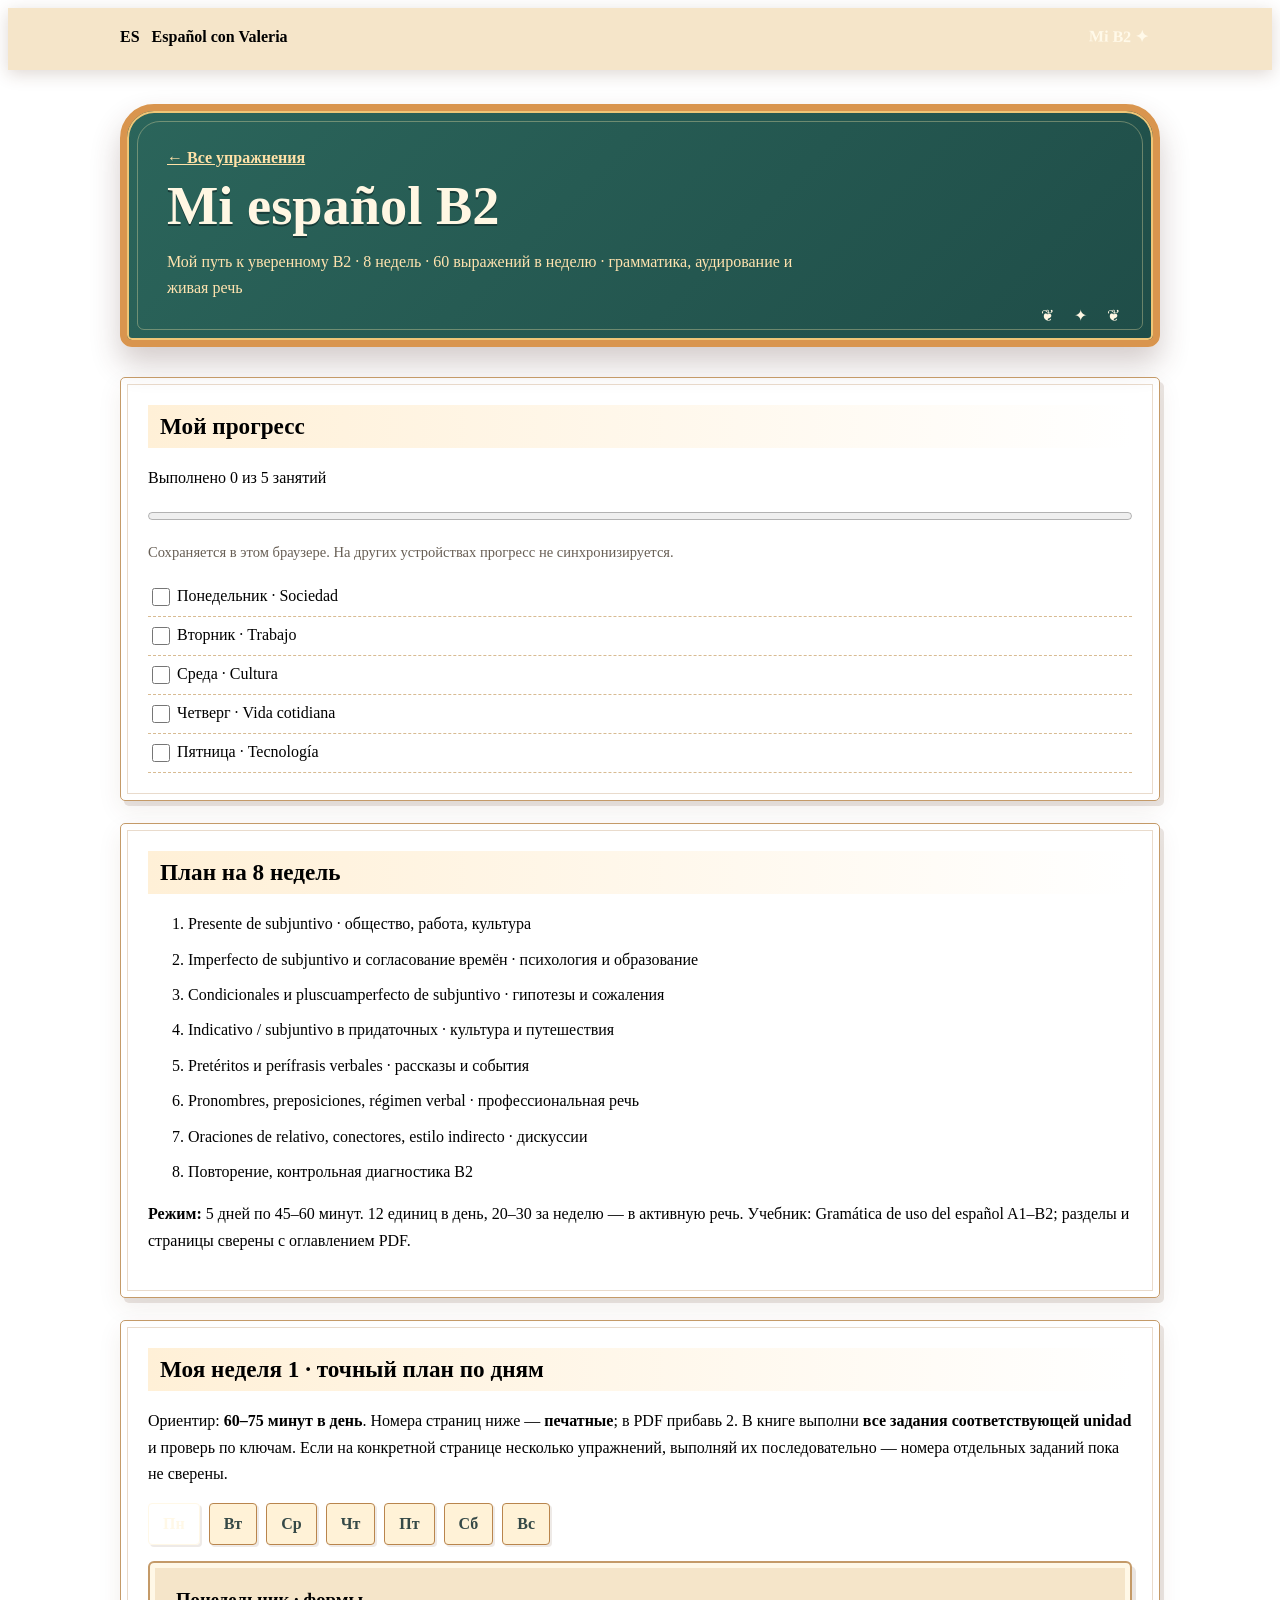
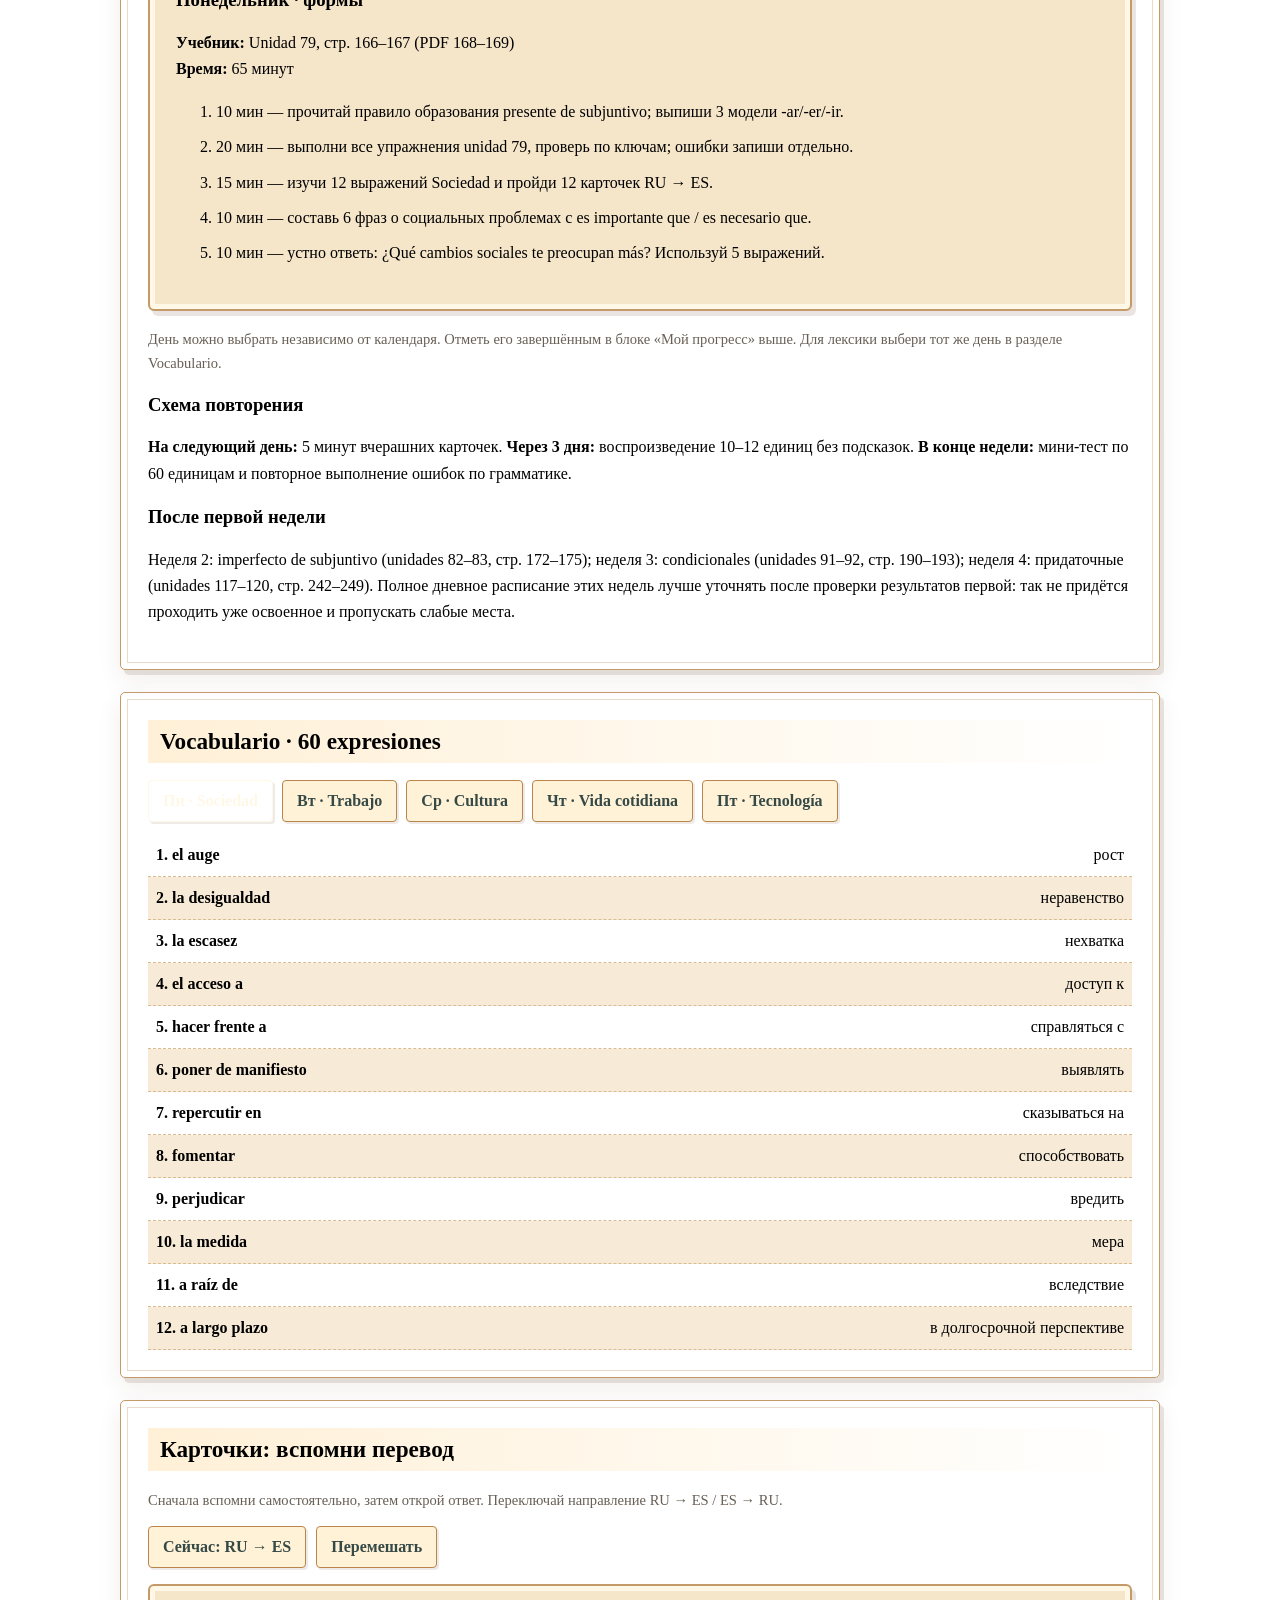
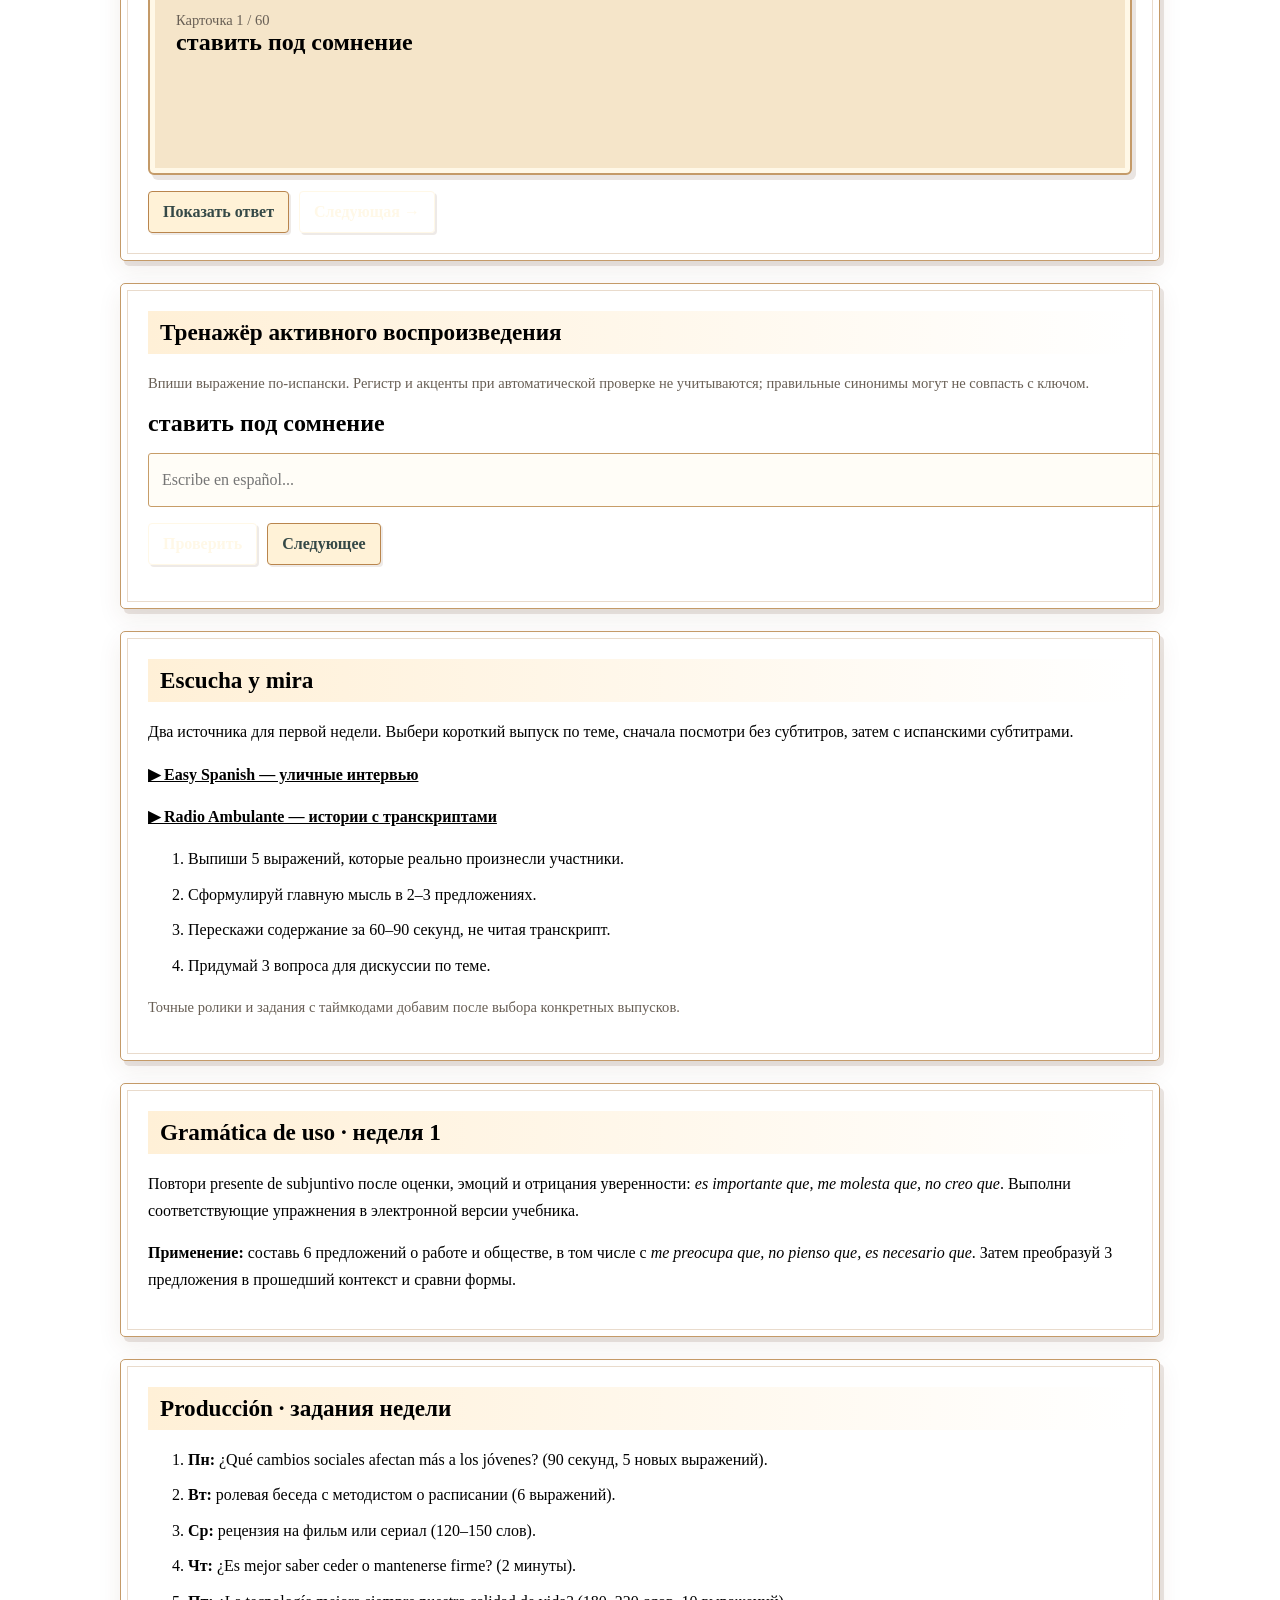
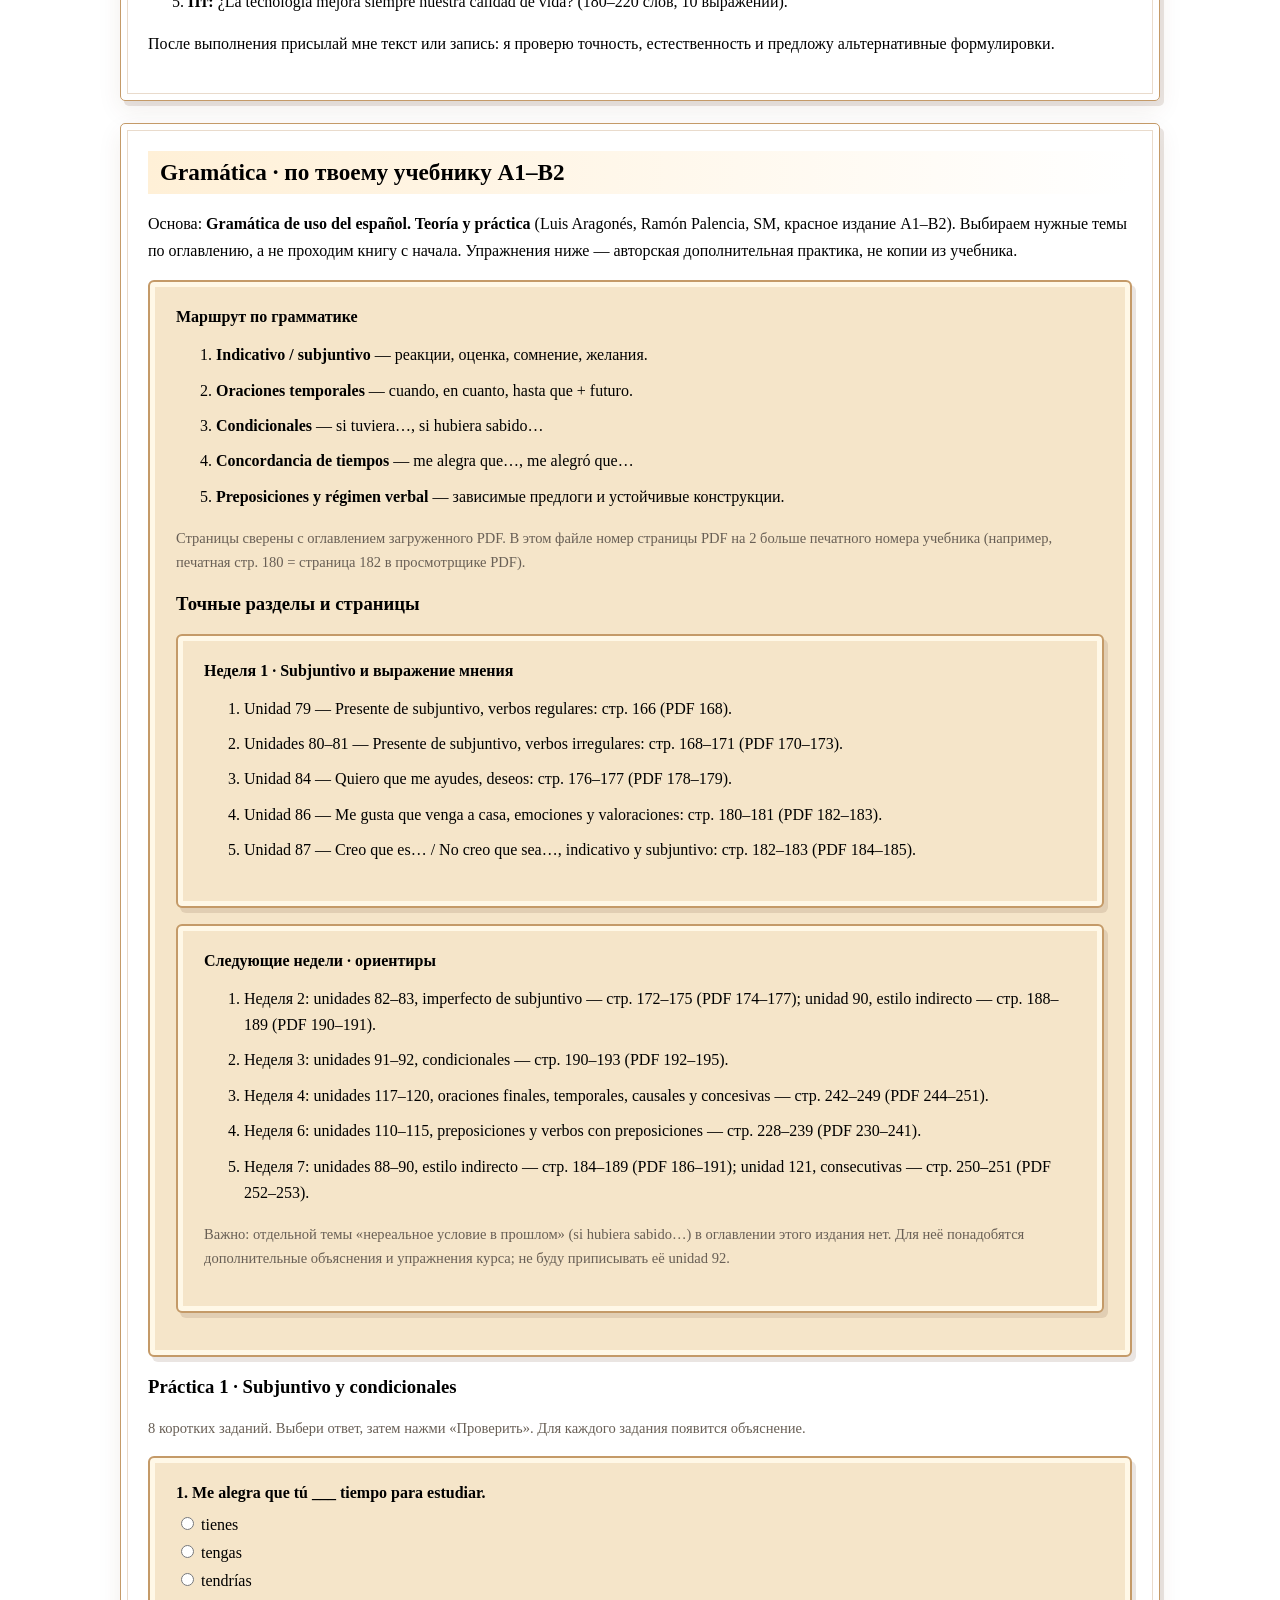
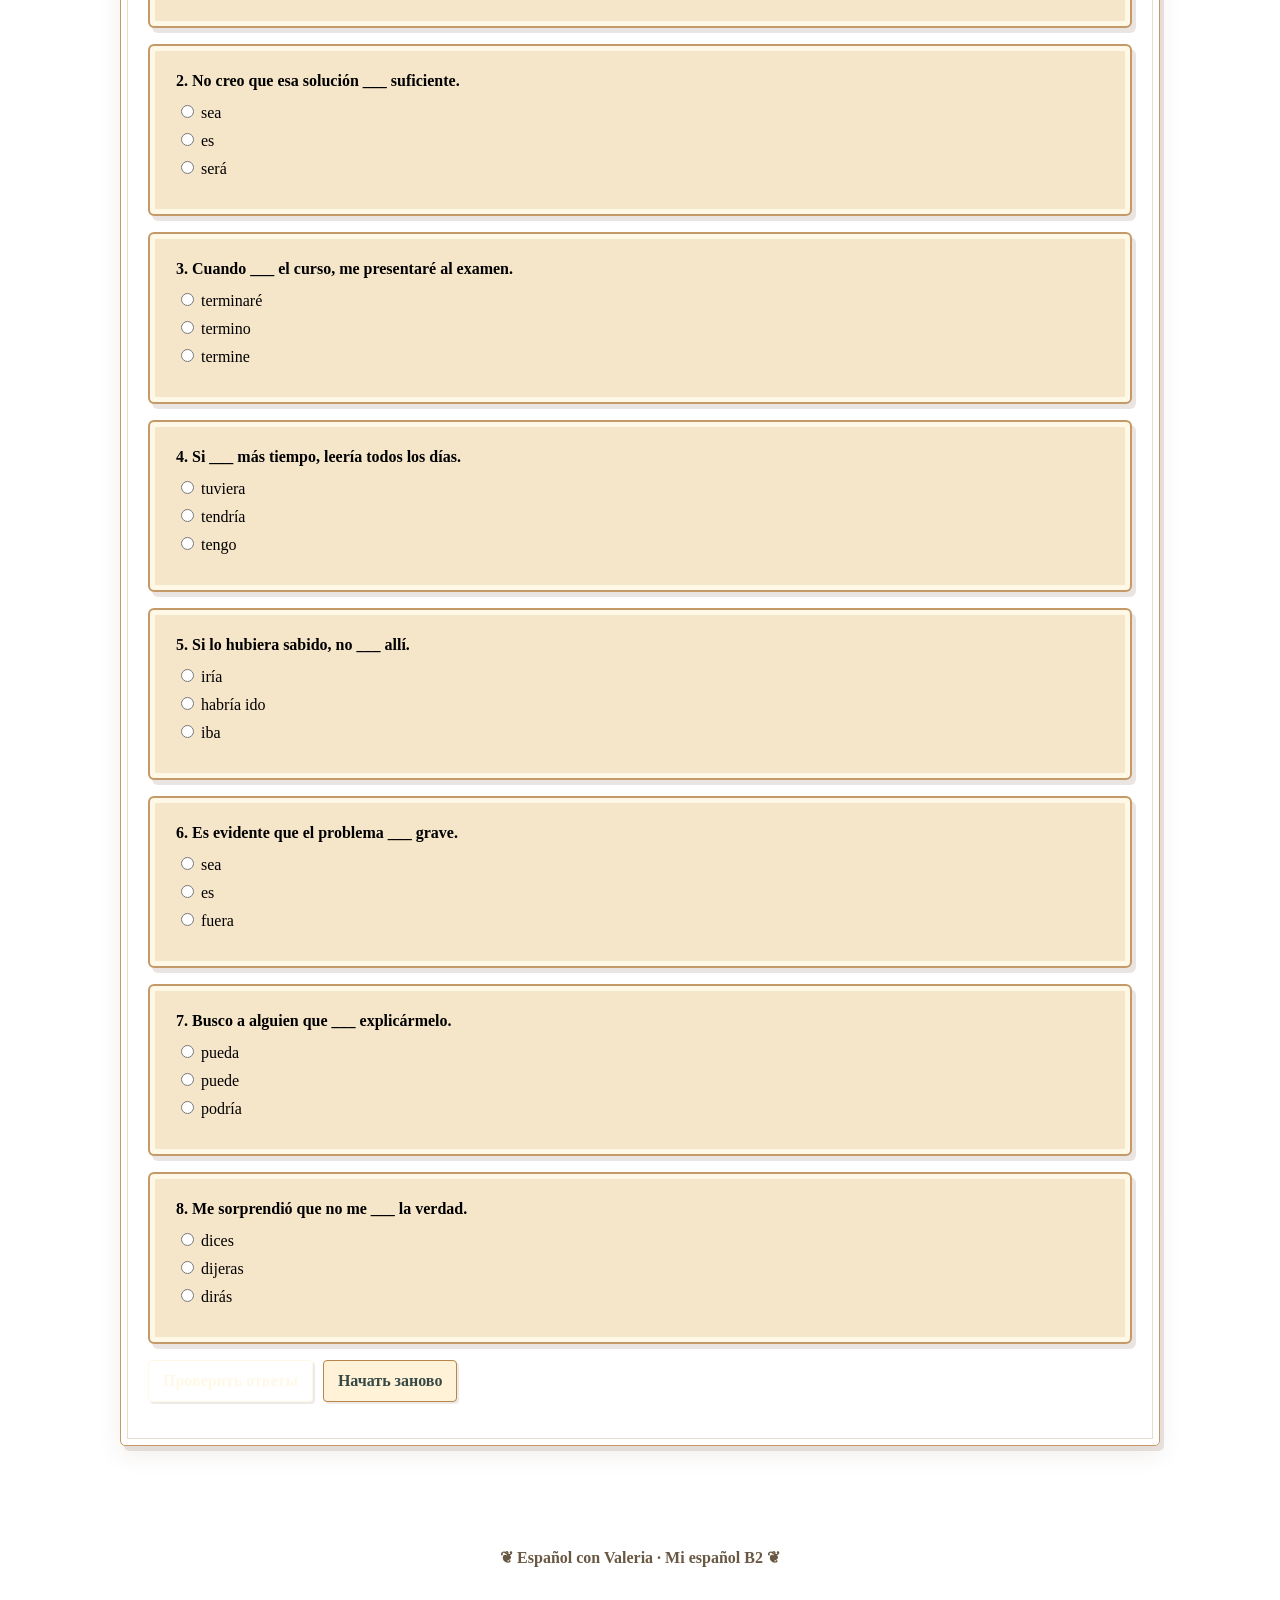
==== index.html @ 24787e51 "Add personal Spanish B2 course homepage" ====
<!doctype html><html lang="ru"><head><meta charset="utf-8"><meta name="viewport" content="width=device-width,initial-scale=1"><title>Mi español B2 · Español con Valeria</title><link rel="stylesheet" href="style.css"><style>
html{scroll-behavior:smooth}body{color:var(--ink)}.b2-header{position:sticky;top:0;z-index:20;background:#f5e5c9;border-bottom:7px solid var(--ochre);box-shadow:0 4px 16px #53301b30}.b2-header:after{content:"";display:block;height:5px;background:repeating-linear-gradient(90deg,var(--wine) 0 34px,var(--gold) 34px 68px,var(--petrol) 68px 102px,var(--blue) 102px 136px)}.b2-header-inner{max-width:1040px;margin:auto;padding:12px 20px;display:flex;align-items:center;justify-content:space-between;gap:12px}.b2-header .brand{display:flex;align-items:center;gap:12px;color:var(--petrol);text-decoration:none;font-weight:800}.b2-header .brand .logo{flex:none}.b2-tag{background:var(--leaf);color:#fff9e9;border:2px solid var(--gold);border-radius:4px;padding:7px 12px;font-weight:700;transform:rotate(1.5deg)}main.b2-main{max-width:1040px;margin:auto;padding:34px 20px 70px}.b2-hero{position:relative;overflow:hidden;background:linear-gradient(135deg,#2b655b,#1f4d48);color:#fff7e3;border:7px solid #d9954e;border-radius:34px 34px 12px 12px;padding:38px 40px;margin-bottom:30px;box-shadow:0 16px 30px #4a2a263d,inset 0 0 0 2px #efc677}.b2-hero:before{content:"";position:absolute;inset:10px;border:1px solid #ffeeae55;border-radius:23px 23px 7px 7px;pointer-events:none}.b2-hero:after{content:"❦  ✦  ❦";position:absolute;right:25px;bottom:15px;color:var(--gold);letter-spacing:8px}.b2-hero h1{font-size:clamp(2.2rem,6vw,3.4rem);margin:8px 0 12px;text-shadow:0 2px #173c38}.b2-hero p{max-width:650px;color:#ffe3af;margin:0;line-height:1.65}.b2-hero .back{color:#ffe1a7}.b2-main .panel{margin:22px 0;padding:27px;background:var(--paper);border:1px solid #c49a68;border-radius:5px;box-shadow:4px 5px 0 #5d392121,0 9px 25px #53321f14;position:relative}.b2-main .panel:before{content:"";position:absolute;inset:6px;border:1px solid #ad774244;pointer-events:none}.b2-main .panel>h2{color:var(--petrol);font-family:"Segoe Print","Bradley Hand",Georgia,serif;font-size:1.45rem;margin:0 0 17px;border-left:6px solid var(--ochre);padding:8px 12px;background:linear-gradient(90deg,#fff0d7,transparent)}.b2-main p,.b2-main li{line-height:1.65}.b2-main li{margin:9px 0}.b2-main a{color:var(--wine);font-weight:700}.b2-main .muted{color:#685f55;font-size:.91rem}.b2-main .tabs{display:flex;gap:9px;flex-wrap:wrap;margin:12px 0}.b2-main .tabs button,.b2-main .btn{font:inherit;font-weight:750;border:1px solid #b9854d;background:#fff2d7;color:#354947;border-radius:4px;padding:11px 14px;box-shadow:2px 2px 0 #6943271c;cursor:pointer;transition:transform .15s,background .15s}.b2-main .tabs button:hover,.b2-main .btn:hover{transform:translateY(-2px)}.b2-main .tabs button.active,.b2-main .btn.primary{background:var(--petrol);border-color:var(--petrol);color:#fff8e7}.b2-main .btn:disabled{opacity:.45;cursor:not-allowed;transform:none}.b2-main .word{display:flex;justify-content:space-between;gap:15px;padding:12px 8px;border-bottom:1px dashed #d8bb92}.b2-main .word:nth-child(2n){background:#f7ead6}.b2-main .word strong{color:var(--petrol)}.b2-main .card{border:2px solid #c49a68;background:#f5e5c9;border-radius:6px;padding:26px;margin:16px 0;min-height:135px;box-shadow:inset 0 0 0 5px #fff8e7,4px 5px 0 #5d392121;transform:none}.b2-main .big{font-size:1.5rem;font-weight:800;color:var(--petrol)}.b2-main .row{display:flex;gap:10px;flex-wrap:wrap;align-items:center}.b2-main input[type=text]{width:100%;padding:13px;border:1px solid #c79d68;border-radius:3px;background:#fffdf7;color:var(--ink);font:inherit}.b2-main input[type=text]:focus{outline:3px solid #e4bd7280}.b2-main .good{color:#257044;font-weight:800}.b2-main .bad{color:#a6353c;font-weight:800}.b2-main progress{width:100%;height:16px;accent-color:var(--petrol)}.b2-main input[type=checkbox]{accent-color:var(--petrol);width:18px;height:18px;vertical-align:middle}.b2-main #checks label{border-bottom:1px dashed #d8bb92}.b2-main #feedback{font-weight:700}.b2-footer{text-align:center;color:#695843;padding:10px 20px 40px;font-weight:700}.b2-footer:before,.b2-footer:after{content:" ❦ ";color:var(--wine)}@media(max-width:600px){.b2-header-inner{padding:10px 14px}.b2-tag{font-size:.8rem}.b2-hero{padding:28px 24px;border-width:5px;border-radius:26px 26px 10px 10px}.b2-main{padding:22px 14px 50px}.b2-main .panel{padding:20px}.b2-main .word{flex-direction:column;gap:4px}.b2-main .row .btn{flex:1}.b2-main .tabs button{flex:1 1 42%}}
</style></head><body><header class="b2-header"><div class="b2-header-inner"><a class="brand" href="/espanol-con-valeria/"><span class="logo">ES</span><span>Español con Valeria</span></a><span class="b2-tag">Mi B2 ✦</span></div></header><main class="b2-main"><section class="b2-hero"><a class="back" href="/espanol-con-valeria/">← Все упражнения</a><h1>Mi español B2</h1><p>Мой путь к уверенному B2 · 8 недель · 60 выражений в неделю · грамматика, аудирование и живая речь</p></section><section class="panel"><h2>Мой прогресс</h2><p id="progressText"></p><progress id="progress" max="5" value="0"></progress><p class="muted">Сохраняется в этом браузере. На других устройствах прогресс не синхронизируется.</p><div id="checks"></div></section><section class="panel"><h2>План на 8 недель</h2><ol><li>Presente de subjuntivo · общество, работа, культура</li><li>Imperfecto de subjuntivo и согласование времён · психология и образование</li><li>Condicionales и pluscuamperfecto de subjuntivo · гипотезы и сожаления</li><li>Indicativo / subjuntivo в придаточных · культура и путешествия</li><li>Pretéritos и perífrasis verbales · рассказы и события</li><li>Pronombres, preposiciones, régimen verbal · профессиональная речь</li><li>Oraciones de relativo, conectores, estilo indirecto · дискуссии</li><li>Повторение, контрольная диагностика B2</li></ol><p><strong>Режим:</strong> 5 дней по 45–60 минут. 12 единиц в день, 20–30 за неделю — в активную речь. Учебник: Gramática de uso del español A1–B2; разделы и страницы сверены с оглавлением PDF.</p></section><section class="panel" id="plan-po-dnyam"><h2>Моя неделя 1 · точный план по дням</h2><p>Ориентир: <strong>60–75 минут в день</strong>. Номера страниц ниже — <strong>печатные</strong>; в PDF прибавь 2. В книге выполни <strong>все задания соответствующей unidad</strong> и проверь по ключам. Если на конкретной странице несколько упражнений, выполняй их последовательно — номера отдельных заданий пока не сверены.</p><div class="tabs" id="studyDayTabs"></div><div class="card" id="studyDayContent" style="min-height:0"></div><p class="muted">День можно выбрать независимо от календаря. Отметь его завершённым в блоке «Мой прогресс» выше. Для лексики выбери тот же день в разделе Vocabulario.</p><h3>Схема повторения</h3><p><strong>На следующий день:</strong> 5 минут вчерашних карточек. <strong>Через 3 дня:</strong> воспроизведение 10–12 единиц без подсказок. <strong>В конце недели:</strong> мини-тест по 60 единицам и повторное выполнение ошибок по грамматике.</p><h3>После первой недели</h3><p>Неделя 2: imperfecto de subjuntivo (unidades 82–83, стр. 172–175); неделя 3: condicionales (unidades 91–92, стр. 190–193); неделя 4: придаточные (unidades 117–120, стр. 242–249). Полное дневное расписание этих недель лучше уточнять после проверки результатов первой: так не придётся проходить уже освоенное и пропускать слабые места.</p></section><section class="panel"><h2>Vocabulario · 60 expresiones</h2><div id="tabs" class="tabs"></div><div id="words"></div></section><section class="panel"><h2>Карточки: вспомни перевод</h2><p class="muted">Сначала вспомни самостоятельно, затем открой ответ. Переключай направление RU → ES / ES → RU.</p><div class="row"><button class="btn" id="flipDirection">Сейчас: RU → ES</button><button class="btn" id="shuffle">Перемешать</button></div><div class="card" id="flash"></div><div class="row"><button class="btn" id="showAnswer">Показать ответ</button><button class="btn primary" id="nextCard">Следующая →</button></div></section><section class="panel"><h2>Тренажёр активного воспроизведения</h2><p class="muted">Впиши выражение по-испански. Регистр и акценты при автоматической проверке не учитываются; правильные синонимы могут не совпасть с ключом.</p><div id="prompt" class="big"></div><p><input type="text" id="answer" autocomplete="off" placeholder="Escribe en español..."></p><div class="row"><button class="btn primary" id="checkAnswer">Проверить</button><button class="btn" id="nextQuestion">Следующее</button></div><p id="feedback" aria-live="polite"></p></section><section class="panel"><h2>Escucha y mira</h2><p>Два источника для первой недели. Выбери короткий выпуск по теме, сначала посмотри без субтитров, затем с испанскими субтитрами.</p><p><a target="_blank" rel="noopener" href="https://www.youtube.com/@EasySpanish">▶ Easy Spanish — уличные интервью</a></p><p><a target="_blank" rel="noopener" href="https://radioambulante.org/escuchar">▶ Radio Ambulante — истории с транскриптами</a></p><ol><li>Выпиши 5 выражений, которые реально произнесли участники.</li><li>Сформулируй главную мысль в 2–3 предложениях.</li><li>Перескажи содержание за 60–90 секунд, не читая транскрипт.</li><li>Придумай 3 вопроса для дискуссии по теме.</li></ol><p class="muted">Точные ролики и задания с таймкодами добавим после выбора конкретных выпусков.</p></section><section class="panel"><h2>Gramática de uso · неделя 1</h2><p>Повтори presente de subjuntivo после оценки, эмоций и отрицания уверенности: <em>es importante que, me molesta que, no creo que</em>. Выполни соответствующие упражнения в электронной версии учебника.</p><p><strong>Применение:</strong> составь 6 предложений о работе и обществе, в том числе с <em>me preocupa que, no pienso que, es necesario que</em>. Затем преобразуй 3 предложения в прошедший контекст и сравни формы.</p></section><section class="panel"><h2>Producción · задания недели</h2><ol><li><strong>Пн:</strong> ¿Qué cambios sociales afectan más a los jóvenes? (90 секунд, 5 новых выражений).</li><li><strong>Вт:</strong> ролевая беседа с методистом о расписании (6 выражений).</li><li><strong>Ср:</strong> рецензия на фильм или сериал (120–150 слов).</li><li><strong>Чт:</strong> ¿Es mejor saber ceder o mantenerse firme? (2 минуты).</li><li><strong>Пт:</strong> ¿La tecnología mejora siempre nuestra calidad de vida? (180–220 слов, 10 выражений).</li></ol><p>После выполнения присылай мне текст или запись: я проверю точность, естественность и предложу альтернативные формулировки.</p></section><section class="panel" id="gramatica-libro"><h2>Gramática · по твоему учебнику A1–B2</h2><p>Основа: <strong>Gramática de uso del español. Teoría y práctica</strong> (Luis Aragonés, Ramón Palencia, SM, красное издание A1–B2). Выбираем нужные темы по оглавлению, а не проходим книгу с начала. Упражнения ниже — авторская дополнительная практика, не копии из учебника.</p><div class="card" style="min-height:0"><strong>Маршрут по грамматике</strong><ol><li><strong>Indicativo / subjuntivo</strong> — реакции, оценка, сомнение, желания.</li><li><strong>Oraciones temporales</strong> — cuando, en cuanto, hasta que + futuro.</li><li><strong>Condicionales</strong> — si tuviera…, si hubiera sabido…</li><li><strong>Concordancia de tiempos</strong> — me alegra que…, me alegró que…</li><li><strong>Preposiciones y régimen verbal</strong> — зависимые предлоги и устойчивые конструкции.</li></ol><p class="muted">Страницы сверены с оглавлением загруженного PDF. В этом файле номер страницы PDF на 2 больше печатного номера учебника (например, печатная стр. 180 = страница 182 в просмотрщике PDF).</p><h3>Точные разделы и страницы</h3><div class="card" style="min-height:0"><strong>Неделя 1 · Subjuntivo и выражение мнения</strong><ol><li>Unidad 79 — Presente de subjuntivo, verbos regulares: стр. 166 (PDF 168).</li><li>Unidades 80–81 — Presente de subjuntivo, verbos irregulares: стр. 168–171 (PDF 170–173).</li><li>Unidad 84 — Quiero que me ayudes, deseos: стр. 176–177 (PDF 178–179).</li><li>Unidad 86 — Me gusta que venga a casa, emociones y valoraciones: стр. 180–181 (PDF 182–183).</li><li>Unidad 87 — Creo que es… / No creo que sea…, indicativo y subjuntivo: стр. 182–183 (PDF 184–185).</li></ol></div><div class="card" style="min-height:0"><strong>Следующие недели · ориентиры</strong><ol><li>Неделя 2: unidades 82–83, imperfecto de subjuntivo — стр. 172–175 (PDF 174–177); unidad 90, estilo indirecto — стр. 188–189 (PDF 190–191).</li><li>Неделя 3: unidades 91–92, condicionales — стр. 190–193 (PDF 192–195).</li><li>Неделя 4: unidades 117–120, oraciones finales, temporales, causales y concesivas — стр. 242–249 (PDF 244–251).</li><li>Неделя 6: unidades 110–115, preposiciones y verbos con preposiciones — стр. 228–239 (PDF 230–241).</li><li>Неделя 7: unidades 88–90, estilo indirecto — стр. 184–189 (PDF 186–191); unidad 121, consecutivas — стр. 250–251 (PDF 252–253).</li></ol><p class="muted">Важно: отдельной темы «нереальное условие в прошлом» (si hubiera sabido…) в оглавлении этого издания нет. Для неё понадобятся дополнительные объяснения и упражнения курса; не буду приписывать её unidad 92.</p></div></div><h3>Práctica 1 · Subjuntivo y condicionales</h3><p class="muted">8 коротких заданий. Выбери ответ, затем нажми «Проверить». Для каждого задания появится объяснение.</p><div id="b2GrammarQuiz"></div><div class="row"><button class="btn primary" id="b2GrammarCheck">Проверить ответы</button><button class="btn" id="b2GrammarReset">Начать заново</button></div><p id="b2GrammarScore" aria-live="polite"></p></section></main><footer class="b2-footer">Español con Valeria · Mi español B2</footer><script>
const data=[{"title":"Sociedad","words":[["el auge","рост"],["la desigualdad","неравенство"],["la escasez","нехватка"],["el acceso a","доступ к"],["hacer frente a","справляться с"],["poner de manifiesto","выявлять"],["repercutir en","сказываться на"],["fomentar","способствовать"],["perjudicar","вредить"],["la medida","мера"],["a raíz de","вследствие"],["a largo plazo","в долгосрочной перспективе"]]},{"title":"Trabajo","words":[["desempeñar un papel","играть роль"],["compaginar","совмещать"],["plantear","предлагать"],["llevar a cabo","осуществлять"],["cumplir con","выполнять"],["estar al tanto de","быть в курсе"],["sacar adelante","довести до результата"],["la carga de trabajo","нагрузка"],["el plazo","срок"],["aplazar","переносить"],["adquirir experiencia","приобретать опыт"],["estar a cargo de","отвечать за"]]},{"title":"Cultura","words":[["abordar un tema","затрагивать тему"],["retratar","изображать"],["el trasfondo","подоплёка"],["el desenlace","развязка"],["suscitar","вызывать"],["dar pie a","давать повод"],["difundir","распространять"],["cuestionar","ставить под сомнение"],["la repercusión","резонанс"],["la postura","позиция"],["pasar por alto","упускать из виду"],["tergiversar","искажать"]]},{"title":"Vida cotidiana","words":[["apañárselas","выкручиваться"],["no dar abasto","не справляться с делами"],["salir del paso","временно выйти из затруднения"],["estar harto de","быть сытым по горло"],["ceder","уступать"],["llegar a un acuerdo","договориться"],["dar el brazo a torcer","уступить"],["echar de menos","скучать"],["darse cuenta de","осознавать"],["tener en cuenta","учитывать"],["dejar de lado","отодвинуть на второй план"],["salir adelante","преодолеть трудности"]]},{"title":"Tecnología","words":[["el avance","прогресс"],["el hallazgo","открытие"],["la evidencia","доказательные данные"],["llevar aparejado","влечь за собой"],["acarrear","повлечь последствия"],["el deterioro","ухудшение"],["poner en riesgo","подвергать риску"],["reducir el impacto","снижать воздействие"],["sostenible","устойчивый"],["aprovechar","использовать с пользой"],["prescindir de","обходиться без"],["a medida que","по мере того как"]]}];let day=0,idx=0,shown=false,reversed=false,order=[];const $=id=>document.getElementById(id);const all=data.flatMap(d=>d.words);function norm(s){return s.toLowerCase().normalize('NFD').replace(/[\u0300-\u036f]/g,'').replace(/[.,!?¿¡]/g,'').trim().replace(/\s+/g,' ')}function drawTabs(){$('tabs').innerHTML=data.map((d,i)=>'<button class="'+(i===day?'active':'')+'" data-i="'+i+'">'+['Пн','Вт','Ср','Чт','Пт'][i]+' · '+d.title+'</button>').join('');document.querySelectorAll('#tabs button').forEach(b=>b.onclick=()=>{day=+b.dataset.i;drawTabs();drawWords()})}function drawWords(){$('words').innerHTML=data[day].words.map((w,i)=>'<div class="word"><span><strong>'+(day*12+i+1)+'. '+w[0]+'</strong></span><span>'+w[1]+'</span></div>').join('')}function shuffle(){order=all.map((_,i)=>i);for(let i=order.length-1;i>0;i--){let j=Math.floor(Math.random()*(i+1));[order[i],order[j]]=[order[j],order[i]]}idx=0;shown=false;drawFlash();drawQuestion()}function drawFlash(){let w=all[order[idx%order.length]];$('flash').innerHTML='<div class="muted">Карточка '+(idx%order.length+1)+' / '+order.length+'</div><div class="big">'+(reversed?w[0]:w[1])+'</div>'+(shown?'<p>'+ (reversed?w[1]:w[0])+'</p>':'')}function drawQuestion(){$('prompt').textContent=all[order[idx%order.length]][1];$('answer').value='';$('feedback').textContent=''}$('showAnswer').onclick=()=>{shown=true;drawFlash()};$('nextCard').onclick=()=>{idx++;shown=false;drawFlash()};$('shuffle').onclick=shuffle;$('flipDirection').onclick=()=>{reversed=!reversed;$('flipDirection').textContent='Сейчас: '+(reversed?'ES → RU':'RU → ES');shown=false;drawFlash()};$('nextQuestion').onclick=()=>{idx++;shown=false;drawFlash();drawQuestion()};$('checkAnswer').onclick=()=>{let w=all[order[idx%order.length]],ok=norm($('answer').value)===norm(w[0]);$('feedback').className=ok?'good':'bad';$('feedback').textContent=ok?'¡Correcto!':'Целевой вариант: '+w[0]+' (другие корректные формулировки тоже возможны)'};$('answer').onkeydown=e=>{if(e.key==='Enter')$('checkAnswer').click()};const key='valeria-b2-week1';let done=[];try{done=JSON.parse(localStorage.getItem(key)||'[]')}catch(e){}function drawChecks(){$('checks').innerHTML=data.map((d,i)=>'<label style="display:block;padding:7px 0"><input type="checkbox" data-i="'+i+'" '+(done.includes(i)?'checked':'')+'> '+['Понедельник','Вторник','Среда','Четверг','Пятница'][i]+' · '+d.title+'</label>').join('');$('progress').value=done.length;$('progressText').textContent='Выполнено '+done.length+' из 5 занятий';document.querySelectorAll('#checks input').forEach(x=>x.onchange=()=>{let n=+x.dataset.i;done=x.checked?[...new Set([...done,n])]:done.filter(v=>v!==n);localStorage.setItem(key,JSON.stringify(done));drawChecks()})}drawTabs();drawWords();shuffle();drawChecks();
</script><script>
(function(){
const questions=[
{q:"Me alegra que tú ___ tiempo para estudiar.",a:["tienes","tengas","tendrías"],correct:1,why:"После me alegra que выражается эмоциональная оценка: subjuntivo (tengas)."},
{q:"No creo que esa solución ___ suficiente.",a:["sea","es","será"],correct:0,why:"No creo que выражает сомнение: sea (subjuntivo)."},
{q:"Cuando ___ el curso, me presentaré al examen.",a:["terminaré","termino","termine"],correct:2,why:"Будущее событие после cuando требует presente de subjuntivo: termine."},
{q:"Si ___ más tiempo, leería todos los días.",a:["tuviera","tendría","tengo"],correct:0,why:"Гипотеза в настоящем: si + imperfecto de subjuntivo, condicional simple."},
{q:"Si lo hubiera sabido, no ___ allí.",a:["iría","habría ido","iba"],correct:1,why:"Нереальное условие в прошлом: si + pluscuamperfecto de subjuntivo, condicional compuesto."},
{q:"Es evidente que el problema ___ grave.",a:["sea","es","fuera"],correct:1,why:"Es evidente que утверждает факт: indicativo (es)."},
{q:"Busco a alguien que ___ explicármelo.",a:["pueda","puede","podría"],correct:0,why:"Речь о неопределённом, ещё не найденном человеке: subjuntivo (pueda)."},
{q:"Me sorprendió que no me ___ la verdad.",a:["dices","dijeras","dirás"],correct:1,why:"После эмоциональной реакции в прошедшем обычно употребляется imperfecto de subjuntivo: dijeras."}
];
const root=document.getElementById("b2GrammarQuiz"),score=document.getElementById("b2GrammarScore");
function render(){root.innerHTML=questions.map((x,i)=>'<div class="card" style="min-height:0"><strong>'+(i+1)+'. '+x.q+'</strong><div style="display:grid;gap:8px;margin-top:12px">'+x.a.map((a,j)=>'<label style="cursor:pointer"><input type="radio" name="b2g'+i+'" value="'+j+'"> '+a+'</label>').join('')+'</div><div class="muted" id="b2gf'+i+'" style="margin-top:10px" aria-live="polite"></div></div>').join('');score.textContent='';}
document.getElementById("b2GrammarCheck").onclick=()=>{let n=0,answered=0;questions.forEach((x,i)=>{const v=document.querySelector('input[name="b2g'+i+'"]:checked');const fb=document.getElementById('b2gf'+i);if(!v){fb.textContent='Выбери ответ.';fb.className='bad';return}answered++;const ok=+v.value===x.correct;if(ok)n++;fb.textContent=(ok?'✓ Верно. ':'✗ Правильный ответ: '+x.a[x.correct]+'. ')+x.why;fb.className=ok?'good':'bad'});score.textContent='Результат: '+n+' / '+questions.length+(answered<questions.length?' · Не отвечено: '+(questions.length-answered):'');};
document.getElementById("b2GrammarReset").onclick=render;render();
})();
</script><script>
(function(){
const days=[
{title:"Понедельник · формы",book:"Unidad 79, стр. 166–167 (PDF 168–169)",time:"65 минут",steps:["10 мин — прочитай правило образования presente de subjuntivo; выпиши 3 модели -ar/-er/-ir.","20 мин — выполни все упражнения unidad 79, проверь по ключам; ошибки запиши отдельно.","15 мин — изучи 12 выражений Sociedad и пройди 12 карточек RU → ES.","10 мин — составь 6 фраз о социальных проблемах с es importante que / es necesario que.","10 мин — устно ответь: ¿Qué cambios sociales te preocupan más? Используй 5 выражений."]},
{title:"Вторник · неправильные",book:"Unidades 80–81, стр. 168–171 (PDF 170–173)",time:"75 минут",steps:["5 мин — повтори вчерашние 12 выражений без подсказок.","15 мин — изучи таблицы неправильных форм presente de subjuntivo.","25 мин — выполни все упражнения unidades 80–81 и проверь ответы.","15 мин — 12 выражений Trabajo + карточки и тренажёр.","15 мин — составь 8 предложений о работе: quiero que / espero que / necesito que + subjuntivo."]},
{title:"Среда · желания",book:"Unidad 84, стр. 176–177 (PDF 178–179)",time:"65 минут",steps:["10 мин — повтори 12 слов вторника и 6 слов понедельника.","15 мин — изучи правило выражения желаний, выполни задания unidad 84.","15 мин — 12 выражений Cultura + карточки.","15 мин — напиши 100–120 слов о фильме/сериале, используя 5 выражений и 3 конструкции желания.","10 мин — посмотри 5–8 минут испанского интервью, запиши главную мысль и 3 новые фразы."]},
{title:"Четверг · эмоции",book:"Unidad 86, стр. 180–181 (PDF 182–183)",time:"65 минут",steps:["10 мин — повтори 10–12 случайных выражений из предыдущих дней.","20 мин — изучи правило и выполни задания unidad 86, проверь по ключам.","15 мин — 12 выражений Vida cotidiana + карточки.","10 мин — составь 8 предложений с me alegra que / me molesta que / me sorprende que.","10 мин — устный монолог: ¿Cuándo conviene ceder? (90–120 секунд)."]},
{title:"Пятница · мнение и контроль",book:"Unidad 87, стр. 182–183 (PDF 184–185)",time:"75 минут",steps:["15 мин — изучи отличие creo que / no creo que и выполни все задания unidad 87.","15 мин — 12 выражений Tecnología + карточки.","15 мин — пройди интерактивный тест Práctica 1 ниже и повтори ошибки.","15 мин — посмотри/послушай второй материал на испанском: 5–8 минут + пересказ 60 секунд.","15 мин — напиши 120–150 слов: ¿La tecnología mejora nuestra vida? Используй 8 выражений и 4 конструкции с subjuntivo."]},
{title:"Суббота · повторение",book:"Без новых страниц учебника",time:"25–35 минут (по желанию)",steps:["15 мин — перемешай карточки всех 60 выражений; выпиши те, которые не вспомнила.","10 мин — повторно реши ошибочные задания из unidades 79–81, 84, 86, 87.","5–10 мин — запиши голосовое на 90 секунд: ¿Qué he aprendido esta semana?"]},
{title:"Воскресенье · отдых",book:"Без заданий",time:"Отдых",steps:["Ничего обязательного. При желании — сериал или подкаст на испанском для удовольствия."]}
];
const tabs=document.getElementById("studyDayTabs"),box=document.getElementById("studyDayContent");let current=0;function draw(){tabs.innerHTML=days.map((d,i)=>'<button class="'+(i===current?'active':'')+'" data-i="'+i+'">'+['Пн','Вт','Ср','Чт','Пт','Сб','Вс'][i]+'</button>').join('');tabs.querySelectorAll('button').forEach(b=>b.onclick=()=>{current=Number(b.dataset.i);draw()});const d=days[current];box.innerHTML='<h3 style="color:var(--petrol);margin-top:0">'+d.title+'</h3><p><strong>Учебник:</strong> '+d.book+'<br><strong>Время:</strong> '+d.time+'</p><ol>'+d.steps.map(x=>'<li>'+x+'</li>').join('')+'</ol>';}draw();
})();
</script></body></html>
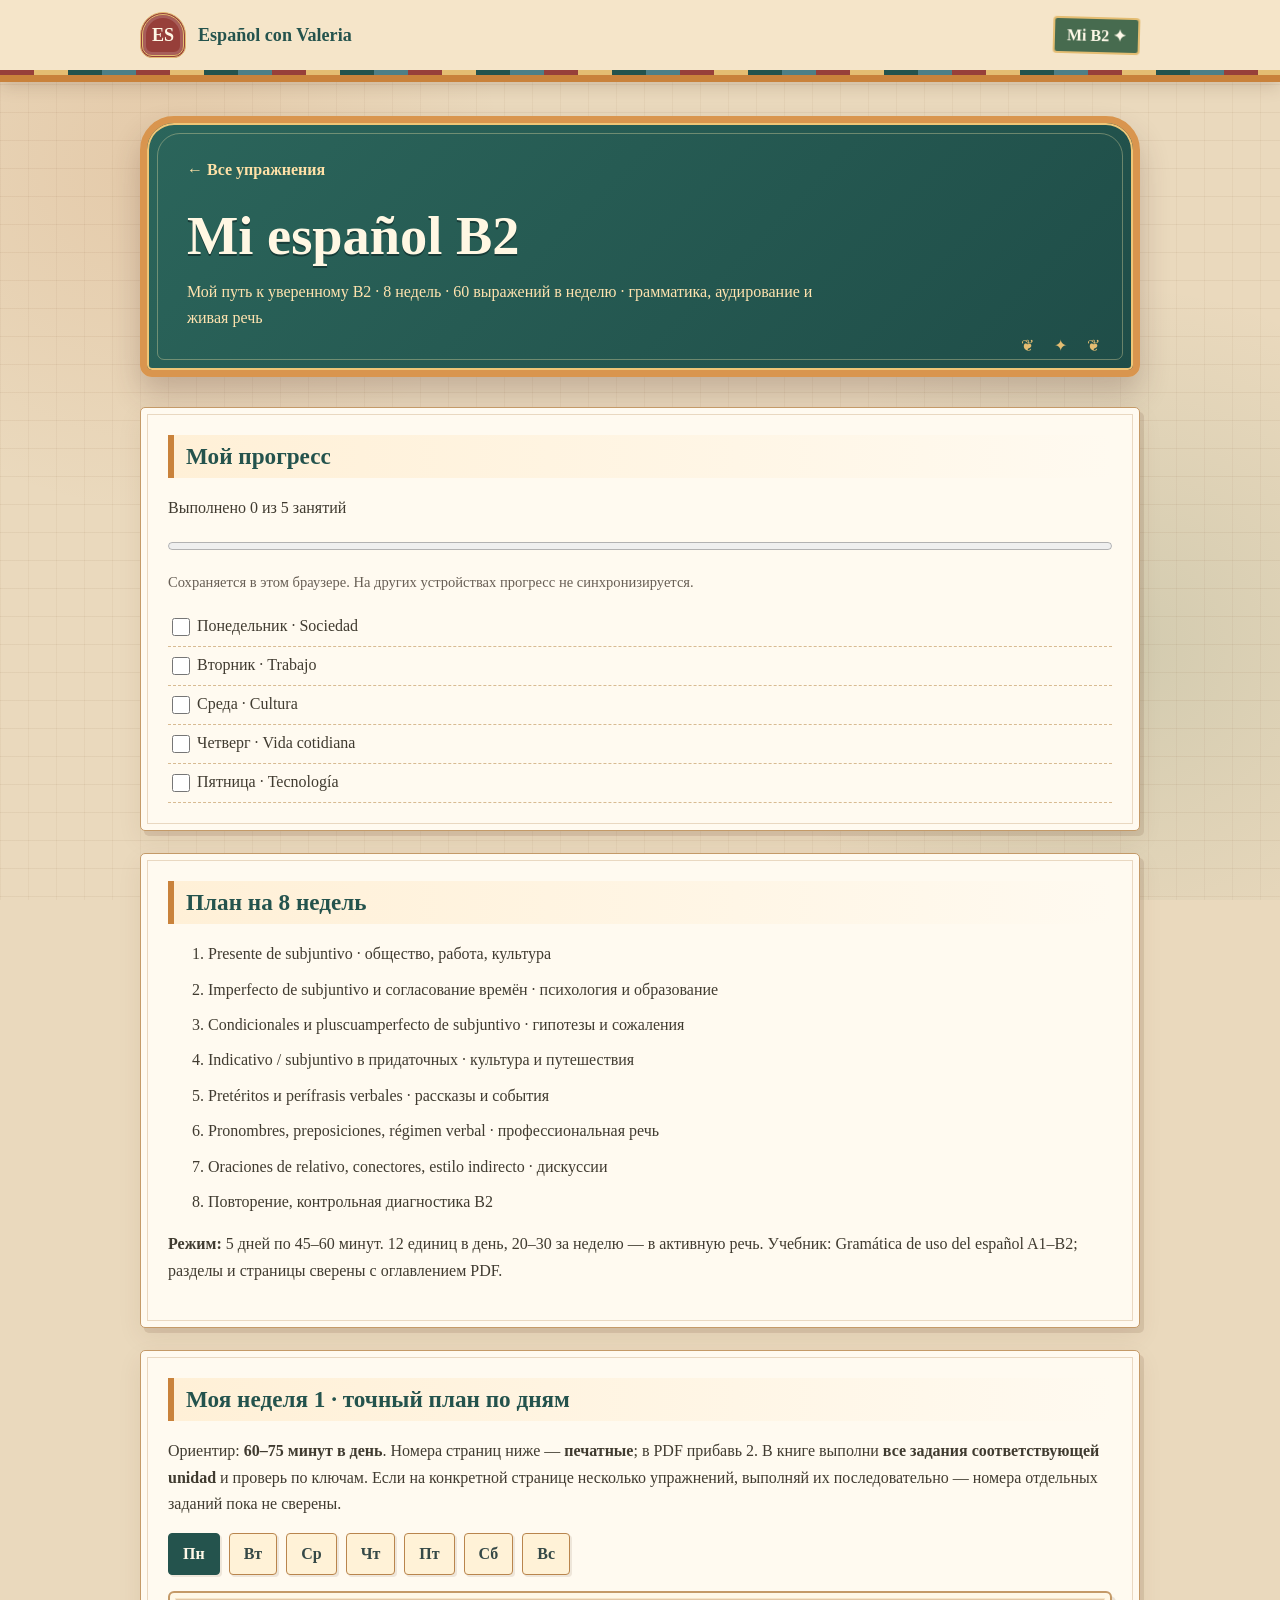
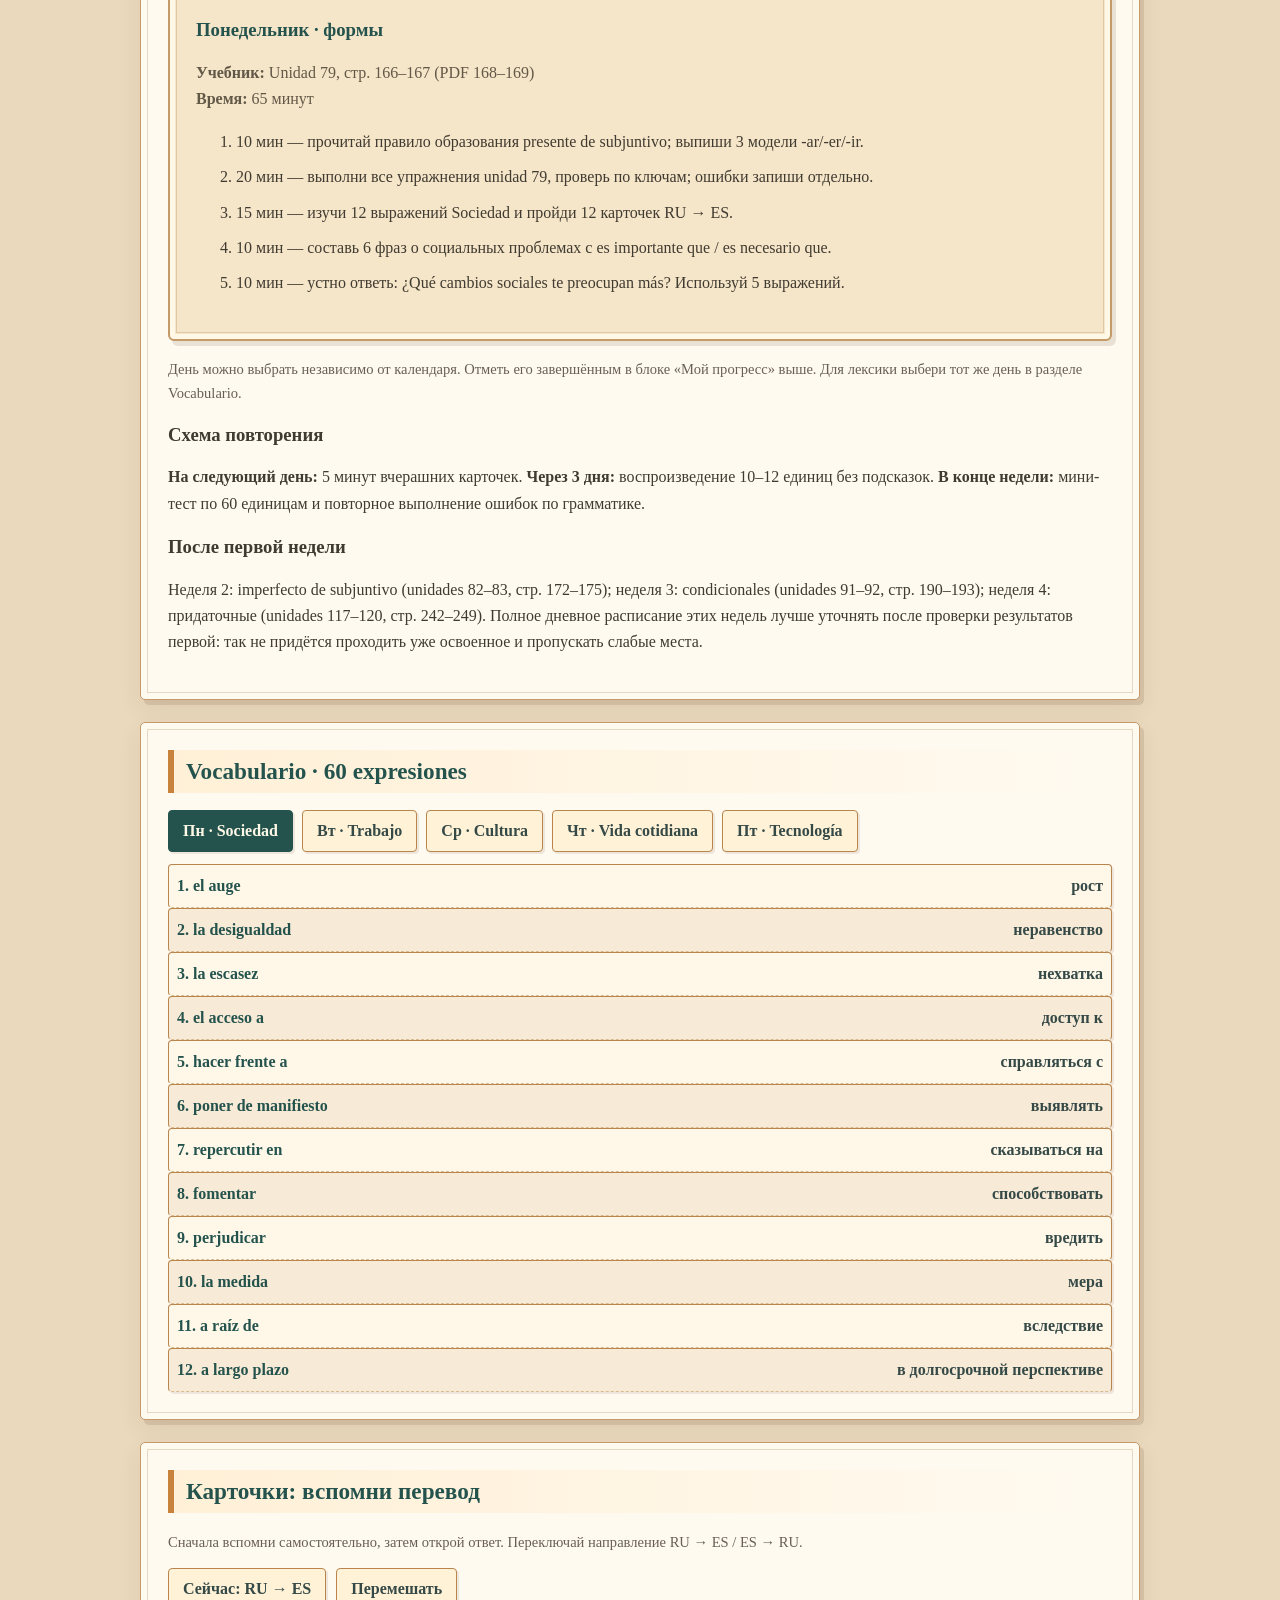
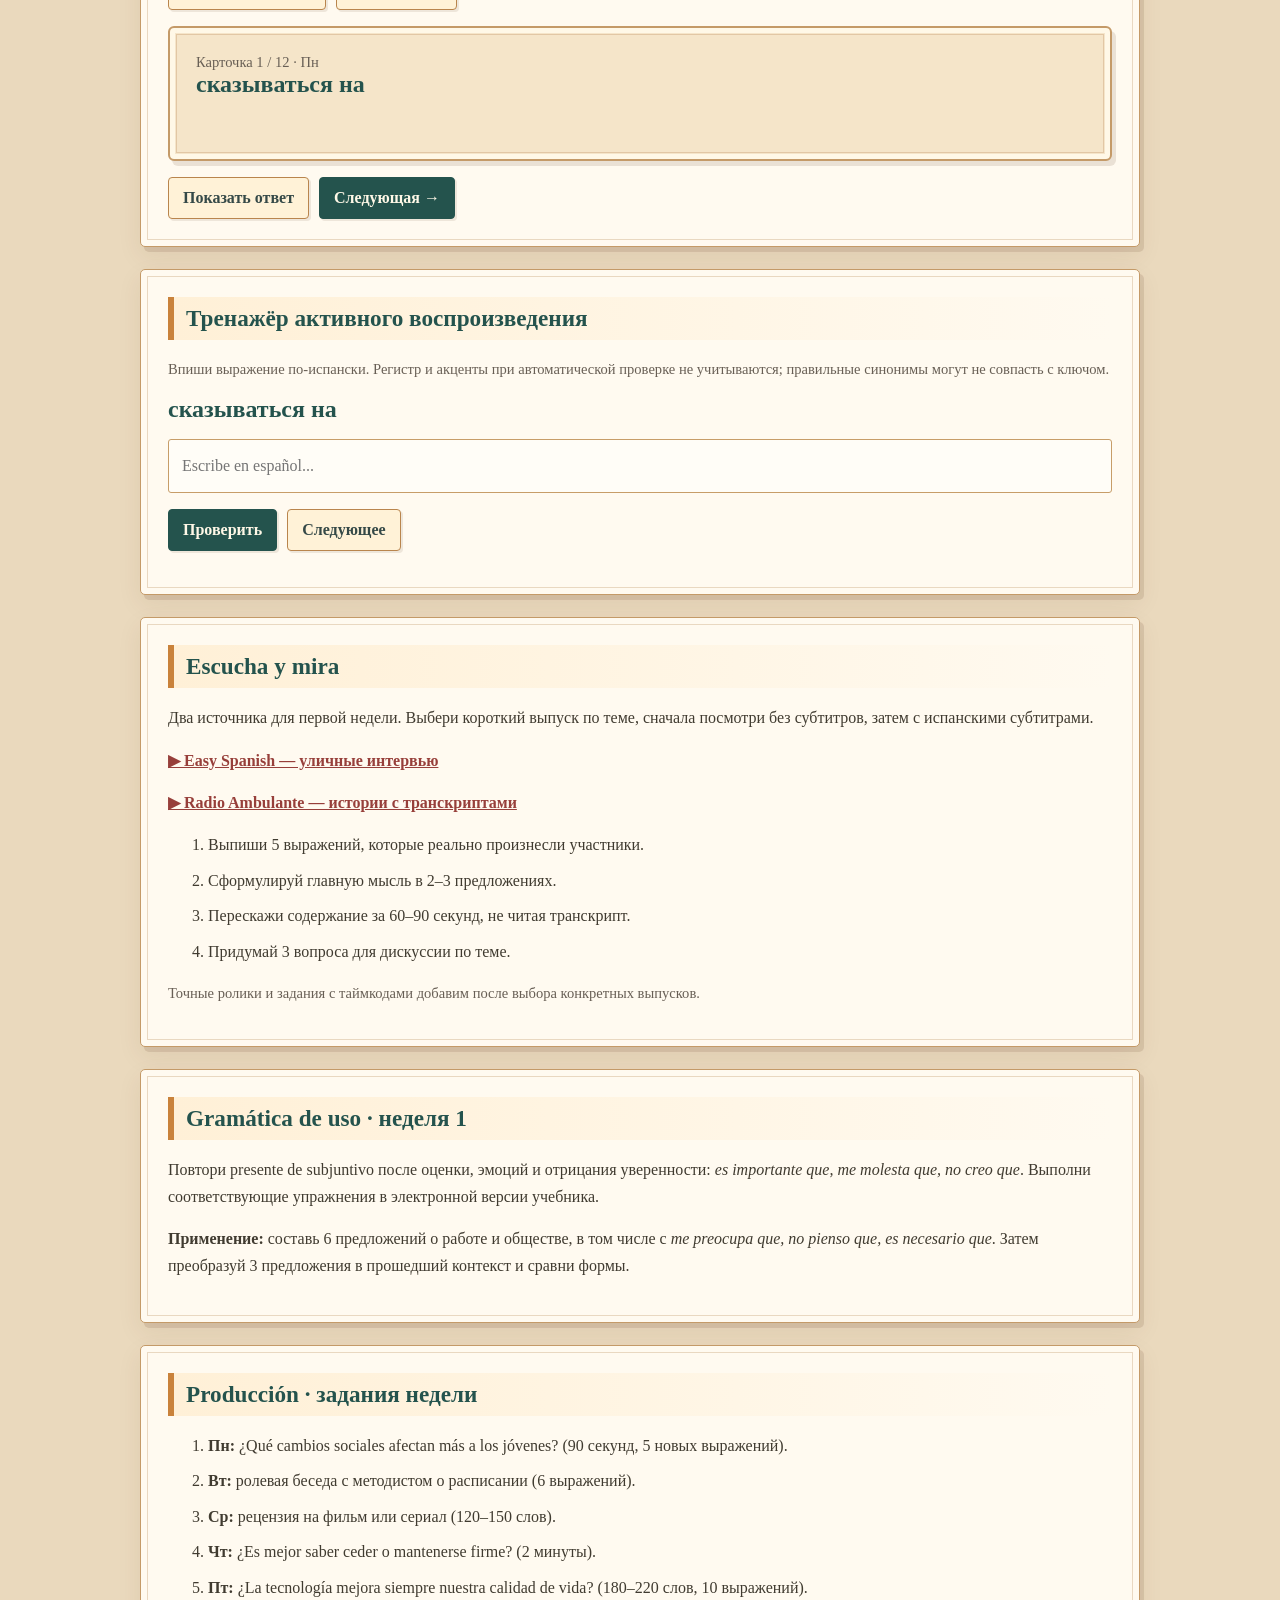
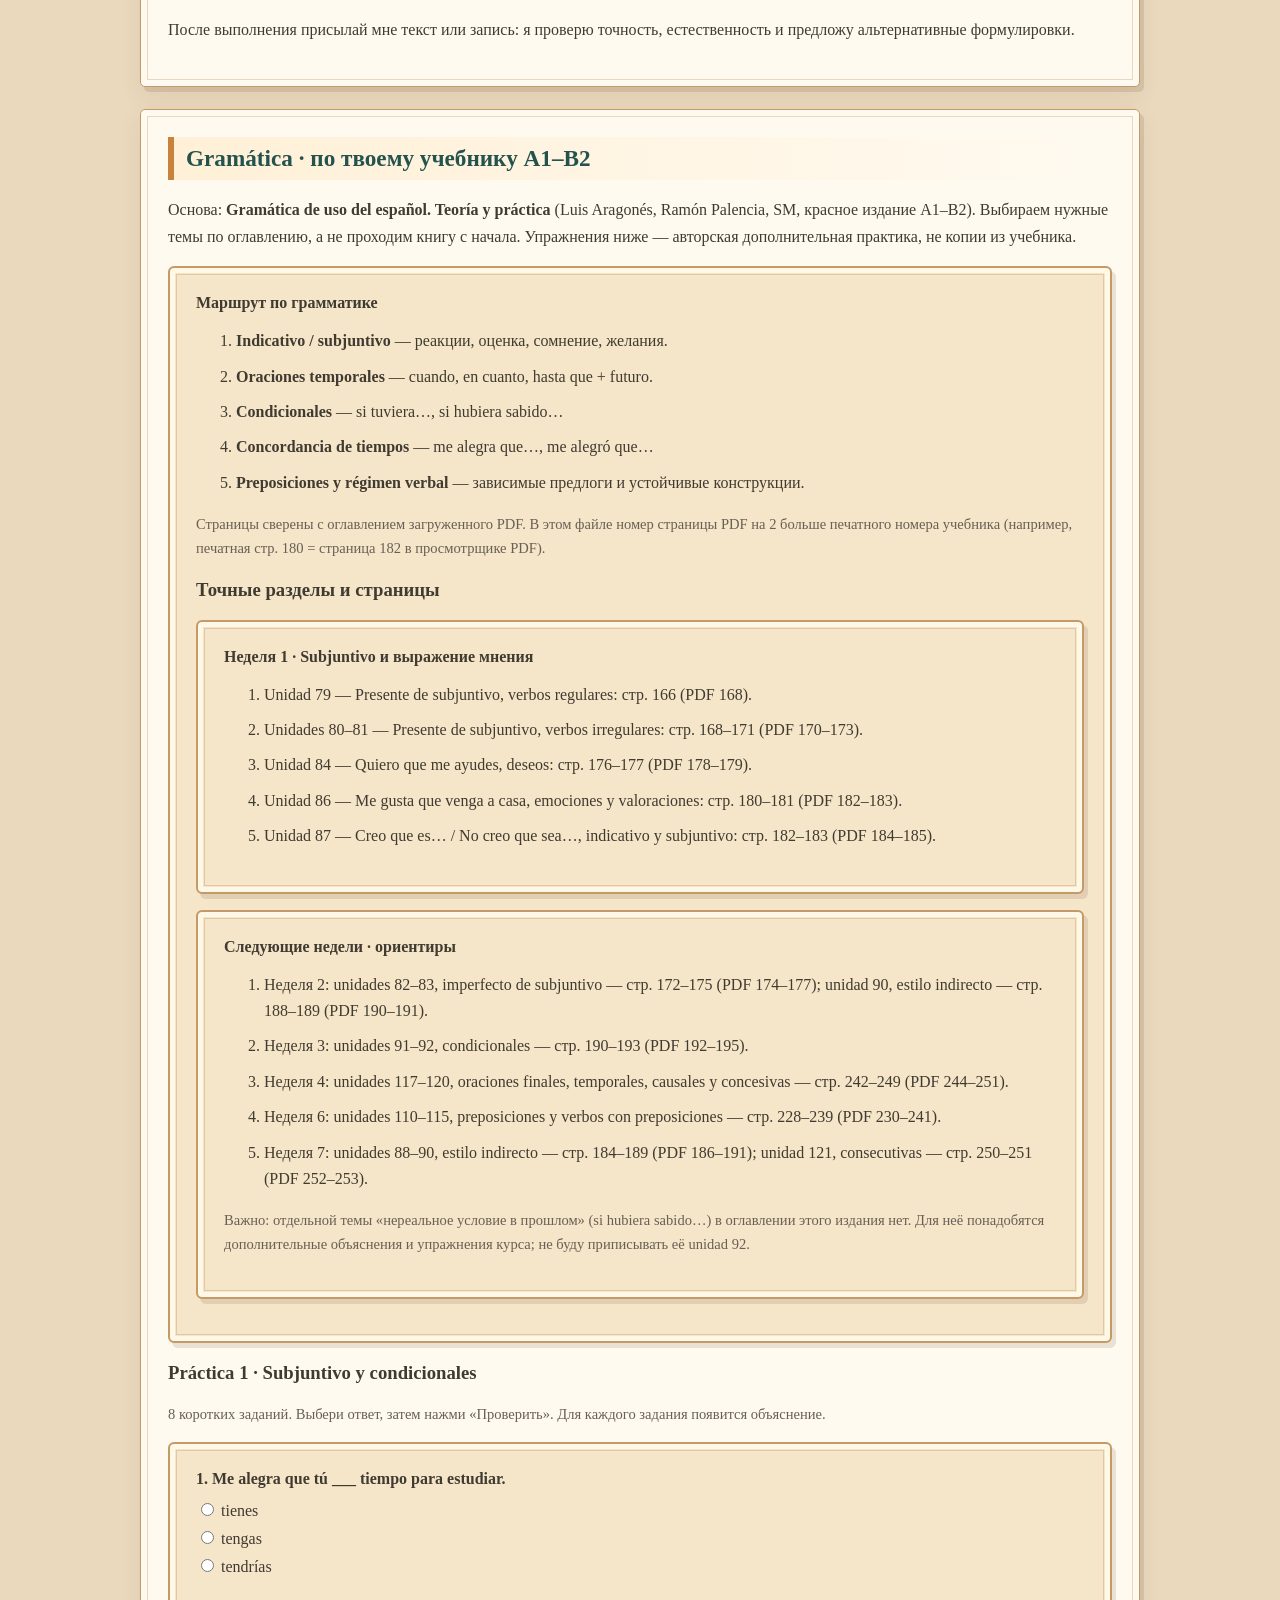
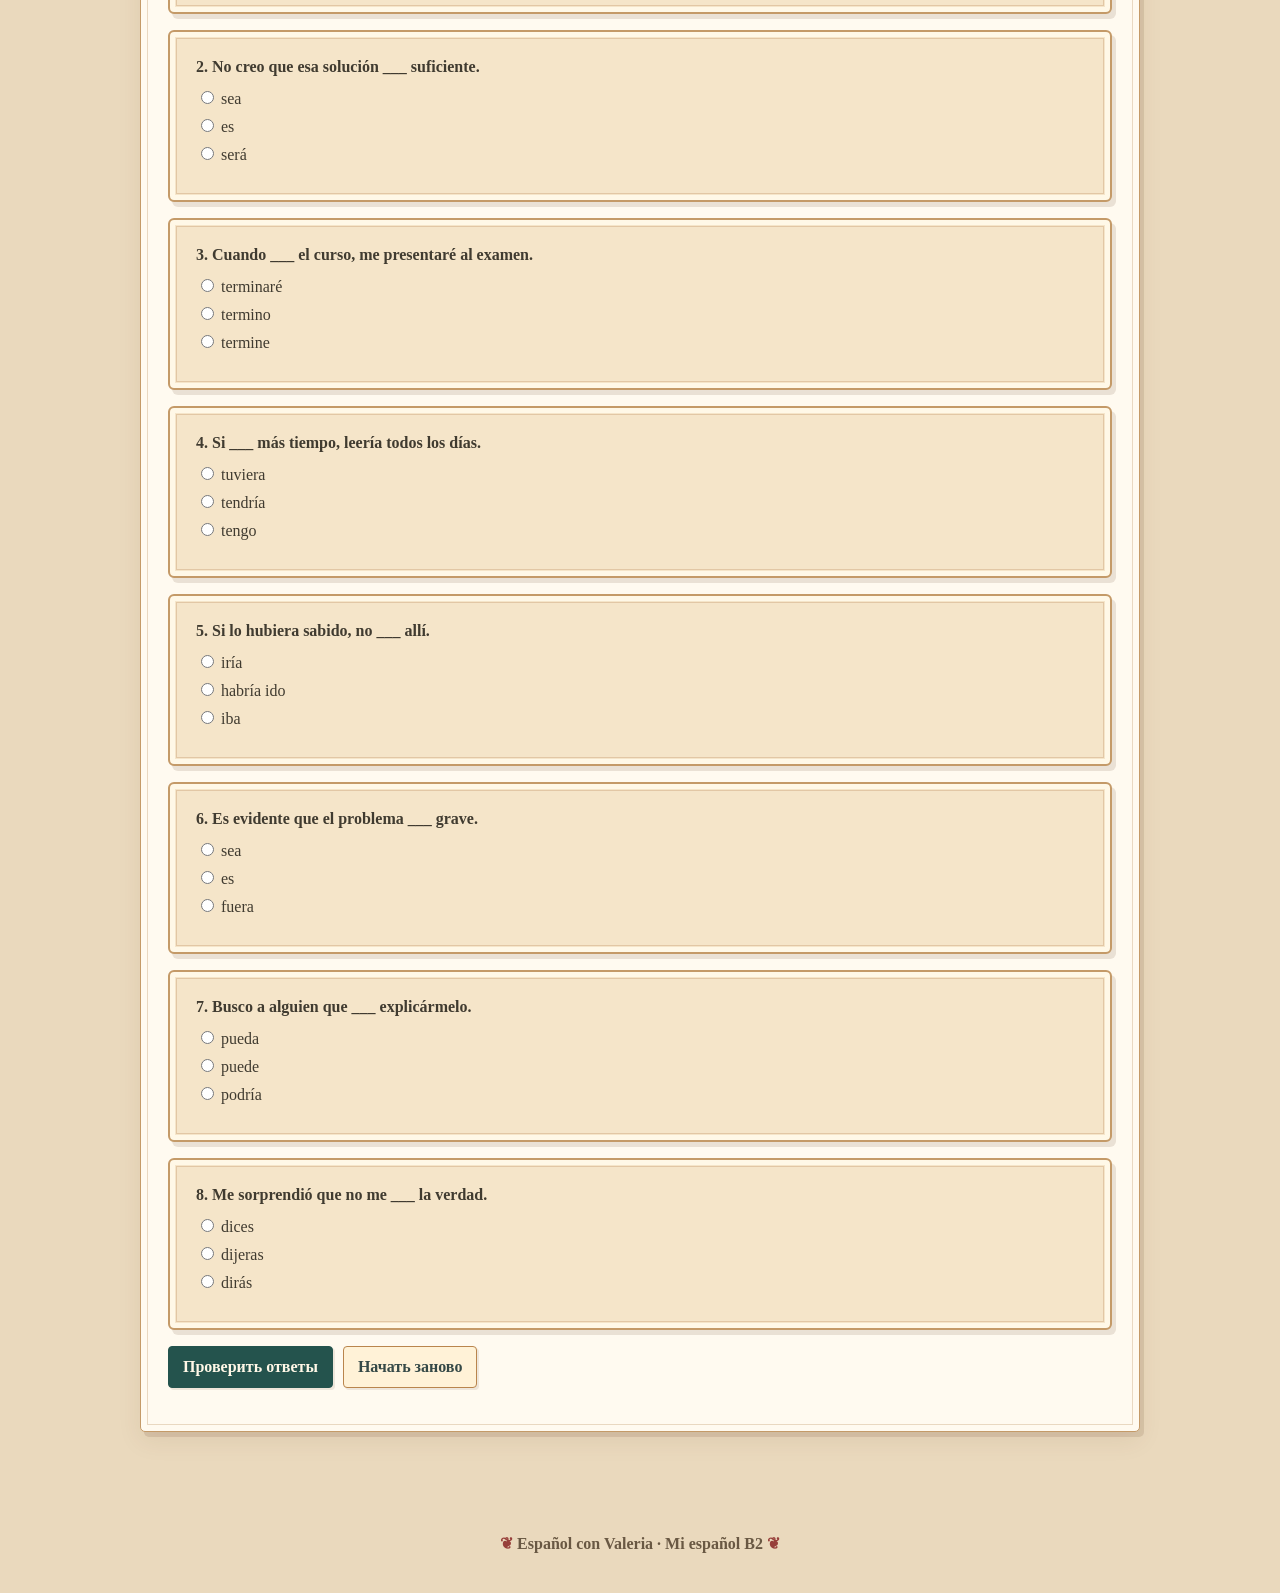
==== commit c68a8e02: "Limit vocabulary cards and translation trainer to selected study day" ====
--- a/index.html
+++ b/index.html
@@ -1,7 +1,7 @@
 <!doctype html><html lang="ru"><head><meta charset="utf-8"><meta name="viewport" content="width=device-width,initial-scale=1"><title>Mi español B2 · Español con Valeria</title><link rel="stylesheet" href="style.css"><style>
 html{scroll-behavior:smooth}body{color:var(--ink)}.b2-header{position:sticky;top:0;z-index:20;background:#f5e5c9;border-bottom:7px solid var(--ochre);box-shadow:0 4px 16px #53301b30}.b2-header:after{content:"";display:block;height:5px;background:repeating-linear-gradient(90deg,var(--wine) 0 34px,var(--gold) 34px 68px,var(--petrol) 68px 102px,var(--blue) 102px 136px)}.b2-header-inner{max-width:1040px;margin:auto;padding:12px 20px;display:flex;align-items:center;justify-content:space-between;gap:12px}.b2-header .brand{display:flex;align-items:center;gap:12px;color:var(--petrol);text-decoration:none;font-weight:800}.b2-header .brand .logo{flex:none}.b2-tag{background:var(--leaf);color:#fff9e9;border:2px solid var(--gold);border-radius:4px;padding:7px 12px;font-weight:700;transform:rotate(1.5deg)}main.b2-main{max-width:1040px;margin:auto;padding:34px 20px 70px}.b2-hero{position:relative;overflow:hidden;background:linear-gradient(135deg,#2b655b,#1f4d48);color:#fff7e3;border:7px solid #d9954e;border-radius:34px 34px 12px 12px;padding:38px 40px;margin-bottom:30px;box-shadow:0 16px 30px #4a2a263d,inset 0 0 0 2px #efc677}.b2-hero:before{content:"";position:absolute;inset:10px;border:1px solid #ffeeae55;border-radius:23px 23px 7px 7px;pointer-events:none}.b2-hero:after{content:"❦  ✦  ❦";position:absolute;right:25px;bottom:15px;color:var(--gold);letter-spacing:8px}.b2-hero h1{font-size:clamp(2.2rem,6vw,3.4rem);margin:8px 0 12px;text-shadow:0 2px #173c38}.b2-hero p{max-width:650px;color:#ffe3af;margin:0;line-height:1.65}.b2-hero .back{color:#ffe1a7}.b2-main .panel{margin:22px 0;padding:27px;background:var(--paper);border:1px solid #c49a68;border-radius:5px;box-shadow:4px 5px 0 #5d392121,0 9px 25px #53321f14;position:relative}.b2-main .panel:before{content:"";position:absolute;inset:6px;border:1px solid #ad774244;pointer-events:none}.b2-main .panel>h2{color:var(--petrol);font-family:"Segoe Print","Bradley Hand",Georgia,serif;font-size:1.45rem;margin:0 0 17px;border-left:6px solid var(--ochre);padding:8px 12px;background:linear-gradient(90deg,#fff0d7,transparent)}.b2-main p,.b2-main li{line-height:1.65}.b2-main li{margin:9px 0}.b2-main a{color:var(--wine);font-weight:700}.b2-main .muted{color:#685f55;font-size:.91rem}.b2-main .tabs{display:flex;gap:9px;flex-wrap:wrap;margin:12px 0}.b2-main .tabs button,.b2-main .btn{font:inherit;font-weight:750;border:1px solid #b9854d;background:#fff2d7;color:#354947;border-radius:4px;padding:11px 14px;box-shadow:2px 2px 0 #6943271c;cursor:pointer;transition:transform .15s,background .15s}.b2-main .tabs button:hover,.b2-main .btn:hover{transform:translateY(-2px)}.b2-main .tabs button.active,.b2-main .btn.primary{background:var(--petrol);border-color:var(--petrol);color:#fff8e7}.b2-main .btn:disabled{opacity:.45;cursor:not-allowed;transform:none}.b2-main .word{display:flex;justify-content:space-between;gap:15px;padding:12px 8px;border-bottom:1px dashed #d8bb92}.b2-main .word:nth-child(2n){background:#f7ead6}.b2-main .word strong{color:var(--petrol)}.b2-main .card{border:2px solid #c49a68;background:#f5e5c9;border-radius:6px;padding:26px;margin:16px 0;min-height:135px;box-shadow:inset 0 0 0 5px #fff8e7,4px 5px 0 #5d392121;transform:none}.b2-main .big{font-size:1.5rem;font-weight:800;color:var(--petrol)}.b2-main .row{display:flex;gap:10px;flex-wrap:wrap;align-items:center}.b2-main input[type=text]{width:100%;padding:13px;border:1px solid #c79d68;border-radius:3px;background:#fffdf7;color:var(--ink);font:inherit}.b2-main input[type=text]:focus{outline:3px solid #e4bd7280}.b2-main .good{color:#257044;font-weight:800}.b2-main .bad{color:#a6353c;font-weight:800}.b2-main progress{width:100%;height:16px;accent-color:var(--petrol)}.b2-main input[type=checkbox]{accent-color:var(--petrol);width:18px;height:18px;vertical-align:middle}.b2-main #checks label{border-bottom:1px dashed #d8bb92}.b2-main #feedback{font-weight:700}.b2-footer{text-align:center;color:#695843;padding:10px 20px 40px;font-weight:700}.b2-footer:before,.b2-footer:after{content:" ❦ ";color:var(--wine)}@media(max-width:600px){.b2-header-inner{padding:10px 14px}.b2-tag{font-size:.8rem}.b2-hero{padding:28px 24px;border-width:5px;border-radius:26px 26px 10px 10px}.b2-main{padding:22px 14px 50px}.b2-main .panel{padding:20px}.b2-main .word{flex-direction:column;gap:4px}.b2-main .row .btn{flex:1}.b2-main .tabs button{flex:1 1 42%}}
 </style></head><body><header class="b2-header"><div class="b2-header-inner"><a class="brand" href="/espanol-con-valeria/"><span class="logo">ES</span><span>Español con Valeria</span></a><span class="b2-tag">Mi B2 ✦</span></div></header><main class="b2-main"><section class="b2-hero"><a class="back" href="/espanol-con-valeria/">← Все упражнения</a><h1>Mi español B2</h1><p>Мой путь к уверенному B2 · 8 недель · 60 выражений в неделю · грамматика, аудирование и живая речь</p></section><section class="panel"><h2>Мой прогресс</h2><p id="progressText"></p><progress id="progress" max="5" value="0"></progress><p class="muted">Сохраняется в этом браузере. На других устройствах прогресс не синхронизируется.</p><div id="checks"></div></section><section class="panel"><h2>План на 8 недель</h2><ol><li>Presente de subjuntivo · общество, работа, культура</li><li>Imperfecto de subjuntivo и согласование времён · психология и образование</li><li>Condicionales и pluscuamperfecto de subjuntivo · гипотезы и сожаления</li><li>Indicativo / subjuntivo в придаточных · культура и путешествия</li><li>Pretéritos и perífrasis verbales · рассказы и события</li><li>Pronombres, preposiciones, régimen verbal · профессиональная речь</li><li>Oraciones de relativo, conectores, estilo indirecto · дискуссии</li><li>Повторение, контрольная диагностика B2</li></ol><p><strong>Режим:</strong> 5 дней по 45–60 минут. 12 единиц в день, 20–30 за неделю — в активную речь. Учебник: Gramática de uso del español A1–B2; разделы и страницы сверены с оглавлением PDF.</p></section><section class="panel" id="plan-po-dnyam"><h2>Моя неделя 1 · точный план по дням</h2><p>Ориентир: <strong>60–75 минут в день</strong>. Номера страниц ниже — <strong>печатные</strong>; в PDF прибавь 2. В книге выполни <strong>все задания соответствующей unidad</strong> и проверь по ключам. Если на конкретной странице несколько упражнений, выполняй их последовательно — номера отдельных заданий пока не сверены.</p><div class="tabs" id="studyDayTabs"></div><div class="card" id="studyDayContent" style="min-height:0"></div><p class="muted">День можно выбрать независимо от календаря. Отметь его завершённым в блоке «Мой прогресс» выше. Для лексики выбери тот же день в разделе Vocabulario.</p><h3>Схема повторения</h3><p><strong>На следующий день:</strong> 5 минут вчерашних карточек. <strong>Через 3 дня:</strong> воспроизведение 10–12 единиц без подсказок. <strong>В конце недели:</strong> мини-тест по 60 единицам и повторное выполнение ошибок по грамматике.</p><h3>После первой недели</h3><p>Неделя 2: imperfecto de subjuntivo (unidades 82–83, стр. 172–175); неделя 3: condicionales (unidades 91–92, стр. 190–193); неделя 4: придаточные (unidades 117–120, стр. 242–249). Полное дневное расписание этих недель лучше уточнять после проверки результатов первой: так не придётся проходить уже освоенное и пропускать слабые места.</p></section><section class="panel"><h2>Vocabulario · 60 expresiones</h2><div id="tabs" class="tabs"></div><div id="words"></div></section><section class="panel"><h2>Карточки: вспомни перевод</h2><p class="muted">Сначала вспомни самостоятельно, затем открой ответ. Переключай направление RU → ES / ES → RU.</p><div class="row"><button class="btn" id="flipDirection">Сейчас: RU → ES</button><button class="btn" id="shuffle">Перемешать</button></div><div class="card" id="flash"></div><div class="row"><button class="btn" id="showAnswer">Показать ответ</button><button class="btn primary" id="nextCard">Следующая →</button></div></section><section class="panel"><h2>Тренажёр активного воспроизведения</h2><p class="muted">Впиши выражение по-испански. Регистр и акценты при автоматической проверке не учитываются; правильные синонимы могут не совпасть с ключом.</p><div id="prompt" class="big"></div><p><input type="text" id="answer" autocomplete="off" placeholder="Escribe en español..."></p><div class="row"><button class="btn primary" id="checkAnswer">Проверить</button><button class="btn" id="nextQuestion">Следующее</button></div><p id="feedback" aria-live="polite"></p></section><section class="panel"><h2>Escucha y mira</h2><p>Два источника для первой недели. Выбери короткий выпуск по теме, сначала посмотри без субтитров, затем с испанскими субтитрами.</p><p><a target="_blank" rel="noopener" href="https://www.youtube.com/@EasySpanish">▶ Easy Spanish — уличные интервью</a></p><p><a target="_blank" rel="noopener" href="https://radioambulante.org/escuchar">▶ Radio Ambulante — истории с транскриптами</a></p><ol><li>Выпиши 5 выражений, которые реально произнесли участники.</li><li>Сформулируй главную мысль в 2–3 предложениях.</li><li>Перескажи содержание за 60–90 секунд, не читая транскрипт.</li><li>Придумай 3 вопроса для дискуссии по теме.</li></ol><p class="muted">Точные ролики и задания с таймкодами добавим после выбора конкретных выпусков.</p></section><section class="panel"><h2>Gramática de uso · неделя 1</h2><p>Повтори presente de subjuntivo после оценки, эмоций и отрицания уверенности: <em>es importante que, me molesta que, no creo que</em>. Выполни соответствующие упражнения в электронной версии учебника.</p><p><strong>Применение:</strong> составь 6 предложений о работе и обществе, в том числе с <em>me preocupa que, no pienso que, es necesario que</em>. Затем преобразуй 3 предложения в прошедший контекст и сравни формы.</p></section><section class="panel"><h2>Producción · задания недели</h2><ol><li><strong>Пн:</strong> ¿Qué cambios sociales afectan más a los jóvenes? (90 секунд, 5 новых выражений).</li><li><strong>Вт:</strong> ролевая беседа с методистом о расписании (6 выражений).</li><li><strong>Ср:</strong> рецензия на фильм или сериал (120–150 слов).</li><li><strong>Чт:</strong> ¿Es mejor saber ceder o mantenerse firme? (2 минуты).</li><li><strong>Пт:</strong> ¿La tecnología mejora siempre nuestra calidad de vida? (180–220 слов, 10 выражений).</li></ol><p>После выполнения присылай мне текст или запись: я проверю точность, естественность и предложу альтернативные формулировки.</p></section><section class="panel" id="gramatica-libro"><h2>Gramática · по твоему учебнику A1–B2</h2><p>Основа: <strong>Gramática de uso del español. Teoría y práctica</strong> (Luis Aragonés, Ramón Palencia, SM, красное издание A1–B2). Выбираем нужные темы по оглавлению, а не проходим книгу с начала. Упражнения ниже — авторская дополнительная практика, не копии из учебника.</p><div class="card" style="min-height:0"><strong>Маршрут по грамматике</strong><ol><li><strong>Indicativo / subjuntivo</strong> — реакции, оценка, сомнение, желания.</li><li><strong>Oraciones temporales</strong> — cuando, en cuanto, hasta que + futuro.</li><li><strong>Condicionales</strong> — si tuviera…, si hubiera sabido…</li><li><strong>Concordancia de tiempos</strong> — me alegra que…, me alegró que…</li><li><strong>Preposiciones y régimen verbal</strong> — зависимые предлоги и устойчивые конструкции.</li></ol><p class="muted">Страницы сверены с оглавлением загруженного PDF. В этом файле номер страницы PDF на 2 больше печатного номера учебника (например, печатная стр. 180 = страница 182 в просмотрщике PDF).</p><h3>Точные разделы и страницы</h3><div class="card" style="min-height:0"><strong>Неделя 1 · Subjuntivo и выражение мнения</strong><ol><li>Unidad 79 — Presente de subjuntivo, verbos regulares: стр. 166 (PDF 168).</li><li>Unidades 80–81 — Presente de subjuntivo, verbos irregulares: стр. 168–171 (PDF 170–173).</li><li>Unidad 84 — Quiero que me ayudes, deseos: стр. 176–177 (PDF 178–179).</li><li>Unidad 86 — Me gusta que venga a casa, emociones y valoraciones: стр. 180–181 (PDF 182–183).</li><li>Unidad 87 — Creo que es… / No creo que sea…, indicativo y subjuntivo: стр. 182–183 (PDF 184–185).</li></ol></div><div class="card" style="min-height:0"><strong>Следующие недели · ориентиры</strong><ol><li>Неделя 2: unidades 82–83, imperfecto de subjuntivo — стр. 172–175 (PDF 174–177); unidad 90, estilo indirecto — стр. 188–189 (PDF 190–191).</li><li>Неделя 3: unidades 91–92, condicionales — стр. 190–193 (PDF 192–195).</li><li>Неделя 4: unidades 117–120, oraciones finales, temporales, causales y concesivas — стр. 242–249 (PDF 244–251).</li><li>Неделя 6: unidades 110–115, preposiciones y verbos con preposiciones — стр. 228–239 (PDF 230–241).</li><li>Неделя 7: unidades 88–90, estilo indirecto — стр. 184–189 (PDF 186–191); unidad 121, consecutivas — стр. 250–251 (PDF 252–253).</li></ol><p class="muted">Важно: отдельной темы «нереальное условие в прошлом» (si hubiera sabido…) в оглавлении этого издания нет. Для неё понадобятся дополнительные объяснения и упражнения курса; не буду приписывать её unidad 92.</p></div></div><h3>Práctica 1 · Subjuntivo y condicionales</h3><p class="muted">8 коротких заданий. Выбери ответ, затем нажми «Проверить». Для каждого задания появится объяснение.</p><div id="b2GrammarQuiz"></div><div class="row"><button class="btn primary" id="b2GrammarCheck">Проверить ответы</button><button class="btn" id="b2GrammarReset">Начать заново</button></div><p id="b2GrammarScore" aria-live="polite"></p></section></main><footer class="b2-footer">Español con Valeria · Mi español B2</footer><script>
-const data=[{"title":"Sociedad","words":[["el auge","рост"],["la desigualdad","неравенство"],["la escasez","нехватка"],["el acceso a","доступ к"],["hacer frente a","справляться с"],["poner de manifiesto","выявлять"],["repercutir en","сказываться на"],["fomentar","способствовать"],["perjudicar","вредить"],["la medida","мера"],["a raíz de","вследствие"],["a largo plazo","в долгосрочной перспективе"]]},{"title":"Trabajo","words":[["desempeñar un papel","играть роль"],["compaginar","совмещать"],["plantear","предлагать"],["llevar a cabo","осуществлять"],["cumplir con","выполнять"],["estar al tanto de","быть в курсе"],["sacar adelante","довести до результата"],["la carga de trabajo","нагрузка"],["el plazo","срок"],["aplazar","переносить"],["adquirir experiencia","приобретать опыт"],["estar a cargo de","отвечать за"]]},{"title":"Cultura","words":[["abordar un tema","затрагивать тему"],["retratar","изображать"],["el trasfondo","подоплёка"],["el desenlace","развязка"],["suscitar","вызывать"],["dar pie a","давать повод"],["difundir","распространять"],["cuestionar","ставить под сомнение"],["la repercusión","резонанс"],["la postura","позиция"],["pasar por alto","упускать из виду"],["tergiversar","искажать"]]},{"title":"Vida cotidiana","words":[["apañárselas","выкручиваться"],["no dar abasto","не справляться с делами"],["salir del paso","временно выйти из затруднения"],["estar harto de","быть сытым по горло"],["ceder","уступать"],["llegar a un acuerdo","договориться"],["dar el brazo a torcer","уступить"],["echar de menos","скучать"],["darse cuenta de","осознавать"],["tener en cuenta","учитывать"],["dejar de lado","отодвинуть на второй план"],["salir adelante","преодолеть трудности"]]},{"title":"Tecnología","words":[["el avance","прогресс"],["el hallazgo","открытие"],["la evidencia","доказательные данные"],["llevar aparejado","влечь за собой"],["acarrear","повлечь последствия"],["el deterioro","ухудшение"],["poner en riesgo","подвергать риску"],["reducir el impacto","снижать воздействие"],["sostenible","устойчивый"],["aprovechar","использовать с пользой"],["prescindir de","обходиться без"],["a medida que","по мере того как"]]}];let day=0,idx=0,shown=false,reversed=false,order=[];const $=id=>document.getElementById(id);const all=data.flatMap(d=>d.words);function norm(s){return s.toLowerCase().normalize('NFD').replace(/[\u0300-\u036f]/g,'').replace(/[.,!?¿¡]/g,'').trim().replace(/\s+/g,' ')}function drawTabs(){$('tabs').innerHTML=data.map((d,i)=>'<button class="'+(i===day?'active':'')+'" data-i="'+i+'">'+['Пн','Вт','Ср','Чт','Пт'][i]+' · '+d.title+'</button>').join('');document.querySelectorAll('#tabs button').forEach(b=>b.onclick=()=>{day=+b.dataset.i;drawTabs();drawWords()})}function drawWords(){$('words').innerHTML=data[day].words.map((w,i)=>'<div class="word"><span><strong>'+(day*12+i+1)+'. '+w[0]+'</strong></span><span>'+w[1]+'</span></div>').join('')}function shuffle(){order=all.map((_,i)=>i);for(let i=order.length-1;i>0;i--){let j=Math.floor(Math.random()*(i+1));[order[i],order[j]]=[order[j],order[i]]}idx=0;shown=false;drawFlash();drawQuestion()}function drawFlash(){let w=all[order[idx%order.length]];$('flash').innerHTML='<div class="muted">Карточка '+(idx%order.length+1)+' / '+order.length+'</div><div class="big">'+(reversed?w[0]:w[1])+'</div>'+(shown?'<p>'+ (reversed?w[1]:w[0])+'</p>':'')}function drawQuestion(){$('prompt').textContent=all[order[idx%order.length]][1];$('answer').value='';$('feedback').textContent=''}$('showAnswer').onclick=()=>{shown=true;drawFlash()};$('nextCard').onclick=()=>{idx++;shown=false;drawFlash()};$('shuffle').onclick=shuffle;$('flipDirection').onclick=()=>{reversed=!reversed;$('flipDirection').textContent='Сейчас: '+(reversed?'ES → RU':'RU → ES');shown=false;drawFlash()};$('nextQuestion').onclick=()=>{idx++;shown=false;drawFlash();drawQuestion()};$('checkAnswer').onclick=()=>{let w=all[order[idx%order.length]],ok=norm($('answer').value)===norm(w[0]);$('feedback').className=ok?'good':'bad';$('feedback').textContent=ok?'¡Correcto!':'Целевой вариант: '+w[0]+' (другие корректные формулировки тоже возможны)'};$('answer').onkeydown=e=>{if(e.key==='Enter')$('checkAnswer').click()};const key='valeria-b2-week1';let done=[];try{done=JSON.parse(localStorage.getItem(key)||'[]')}catch(e){}function drawChecks(){$('checks').innerHTML=data.map((d,i)=>'<label style="display:block;padding:7px 0"><input type="checkbox" data-i="'+i+'" '+(done.includes(i)?'checked':'')+'> '+['Понедельник','Вторник','Среда','Четверг','Пятница'][i]+' · '+d.title+'</label>').join('');$('progress').value=done.length;$('progressText').textContent='Выполнено '+done.length+' из 5 занятий';document.querySelectorAll('#checks input').forEach(x=>x.onchange=()=>{let n=+x.dataset.i;done=x.checked?[...new Set([...done,n])]:done.filter(v=>v!==n);localStorage.setItem(key,JSON.stringify(done));drawChecks()})}drawTabs();drawWords();shuffle();drawChecks();
+const data=[{"title":"Sociedad","words":[["el auge","рост"],["la desigualdad","неравенство"],["la escasez","нехватка"],["el acceso a","доступ к"],["hacer frente a","справляться с"],["poner de manifiesto","выявлять"],["repercutir en","сказываться на"],["fomentar","способствовать"],["perjudicar","вредить"],["la medida","мера"],["a raíz de","вследствие"],["a largo plazo","в долгосрочной перспективе"]]},{"title":"Trabajo","words":[["desempeñar un papel","играть роль"],["compaginar","совмещать"],["plantear","предлагать"],["llevar a cabo","осуществлять"],["cumplir con","выполнять"],["estar al tanto de","быть в курсе"],["sacar adelante","довести до результата"],["la carga de trabajo","нагрузка"],["el plazo","срок"],["aplazar","переносить"],["adquirir experiencia","приобретать опыт"],["estar a cargo de","отвечать за"]]},{"title":"Cultura","words":[["abordar un tema","затрагивать тему"],["retratar","изображать"],["el trasfondo","подоплёка"],["el desenlace","развязка"],["suscitar","вызывать"],["dar pie a","давать повод"],["difundir","распространять"],["cuestionar","ставить под сомнение"],["la repercusión","резонанс"],["la postura","позиция"],["pasar por alto","упускать из виду"],["tergiversar","искажать"]]},{"title":"Vida cotidiana","words":[["apañárselas","выкручиваться"],["no dar abasto","не справляться с делами"],["salir del paso","временно выйти из затруднения"],["estar harto de","быть сытым по горло"],["ceder","уступать"],["llegar a un acuerdo","договориться"],["dar el brazo a torcer","уступить"],["echar de menos","скучать"],["darse cuenta de","осознавать"],["tener en cuenta","учитывать"],["dejar de lado","отодвинуть на второй план"],["salir adelante","преодолеть трудности"]]},{"title":"Tecnología","words":[["el avance","прогресс"],["el hallazgo","открытие"],["la evidencia","доказательные данные"],["llevar aparejado","влечь за собой"],["acarrear","повлечь последствия"],["el deterioro","ухудшение"],["poner en riesgo","подвергать риску"],["reducir el impacto","снижать воздействие"],["sostenible","устойчивый"],["aprovechar","использовать с пользой"],["prescindir de","обходиться без"],["a medida que","по мере того как"]]}];let day=0,idx=0,shown=false,reversed=false,order=[];const $=id=>document.getElementById(id);const all=data.flatMap(d=>d.words);function norm(s){return s.toLowerCase().normalize('NFD').replace(/[\\u0300-\\u036f]/g,'').replace(/[.,!?¿¡]/g,'').trim().replace(/\\s+/g,' ')}function drawTabs(){$('tabs').innerHTML=data.map((d,i)=>'<button class="'+(i===day?'active':'')+'" data-i="'+i+'">'+['Пн','Вт','Ср','Чт','Пт'][i]+' · '+d.title+'</button>').join('');document.querySelectorAll('#tabs button').forEach(b=>b.onclick=()=>{day=+b.dataset.i;idx=0;shown=false;drawTabs();drawWords();shuffle()})}function drawWords(){$('words').innerHTML=data[day].words.map((w,i)=>'<div class="word"><span><strong>'+(day*12+i+1)+'. '+w[0]+'</strong></span><span>'+w[1]+'</span></div>').join('')}function shuffle(){order=data[day].words.map((_,i)=>i);for(let i=order.length-1;i>0;i--){let j=Math.floor(Math.random()*(i+1));[order[i],order[j]]=[order[j],order[i]]}idx=0;shown=false;drawFlash();drawQuestion()}function currentWord(){return data[day].words[order[idx%order.length]]}function drawFlash(){let w=currentWord();$('flash').innerHTML='<div class="muted">Карточка '+(idx%order.length+1)+' / '+order.length+' · '+['Пн','Вт','Ср','Чт','Пт'][day]+'</div><div class="big">'+(reversed?w[0]:w[1])+'</div>'+(shown?'<p>'+(reversed?w[1]:w[0])+'</p>':'')}function drawQuestion(){$('prompt').textContent=reversed?currentWord()[0]:currentWord()[1];$('answer').value='';$('feedback').textContent=''}$('showAnswer').onclick=()=>{shown=true;drawFlash()};$('nextCard').onclick=()=>{idx++;shown=false;drawFlash();drawQuestion()};$('shuffle').onclick=shuffle;$('flipDirection').onclick=()=>{reversed=!reversed;$('flipDirection').textContent='Сейчас: '+(reversed?'ES → RU':'RU → ES');shown=false;drawFlash();drawQuestion()};$('nextQuestion').onclick=()=>{idx++;shown=false;drawFlash();drawQuestion()};$('checkAnswer').onclick=()=>{let w=currentWord(),expected=reversed?w[1]:w[0],ok=norm($('answer').value)===norm(expected);$('feedback').className=ok?'good':'bad';$('feedback').textContent=ok?'¡Correcto!':'Целевой вариант: '+expected+' (другие корректные формулировки тоже возможны)'};$('answer').onkeydown=e=>{if(e.key==='Enter')$('checkAnswer').click()};const key='valeria-b2-week1';let done=[];try{done=JSON.parse(localStorage.getItem(key)||'[]')}catch(e){}function drawChecks(){$('checks').innerHTML=data.map((d,i)=>'<label style="display:block;padding:7px 0"><input type="checkbox" data-i="'+i+'" '+(done.includes(i)?'checked':'')+'> '+['Понедельник','Вторник','Среда','Четверг','Пятница'][i]+' · '+d.title+'</label>').join('');$('progress').value=done.length;$('progressText').textContent='Выполнено '+done.length+' из 5 занятий';document.querySelectorAll('#checks input').forEach(x=>x.onchange=()=>{let n=+x.dataset.i;done=x.checked?[...new Set([...done,n])]:done.filter(v=>v!==n);localStorage.setItem(key,JSON.stringify(done));drawChecks()})}drawTabs();drawWords();shuffle();drawChecks();
 </script><script>
 (function(){
 const questions=[
--- a/style.css
+++ b/style.css
@@ -0,0 +1 @@
+:root{font-family:Georgia,"Times New Roman",serif;color:#3e3a2f;background:#ead9bd;font-size:16px;--petrol:#24534d;--teal:#34746b;--ochre:#c9823b;--gold:#e4bd72;--wine:#973f3a;--paper:#fffaf0;--ink:#403b30;--leaf:#476b4f;--blue:#4e7f86}*{box-sizing:border-box}body{margin:0;min-height:100vh;background-color:#ead9bd;background-image:linear-gradient(rgba(117,72,37,.07) 1px,transparent 1px),linear-gradient(90deg,rgba(117,72,37,.05) 1px,transparent 1px),radial-gradient(circle at 12% 18%,rgba(194,112,52,.14),transparent 26%),radial-gradient(circle at 88% 72%,rgba(52,108,83,.13),transparent 28%);background-size:28px 28px,28px 28px,100% 100%,100% 100%;background-attachment:fixed}body:before,body:after{content:"";position:fixed;z-index:-1;width:230px;height:360px;opacity:.18;background:radial-gradient(ellipse at 42% 85%,#3f6d50 0 8%,transparent 9%),radial-gradient(ellipse at 60% 68%,#4f805a 0 10%,transparent 11%),radial-gradient(ellipse at 36% 48%,#618b60 0 9%,transparent 10%),linear-gradient(76deg,transparent 48%,#476b4f 49% 52%,transparent 53%);pointer-events:none}body:before{left:-55px;bottom:-70px;transform:rotate(-7deg)}body:after{right:-65px;top:90px;transform:scaleX(-1) rotate(-12deg)}button,input,textarea,select{font:inherit}button{cursor:pointer}.top{background:#f5e5c9;border-bottom:7px solid var(--ochre);position:sticky;top:0;z-index:10;box-shadow:0 4px 16px rgba(83,47,27,.2)}.top:after{content:"";display:block;height:5px;background:repeating-linear-gradient(90deg,var(--wine) 0 34px,var(--gold) 34px 68px,var(--petrol) 68px 102px,var(--blue) 102px 136px)}.topin,.wrap{max-width:1040px;margin:auto;padding-left:20px;padding-right:20px}.topin{display:flex;align-items:center;justify-content:space-between;padding-top:12px;padding-bottom:12px}.brand{display:flex;align-items:center;gap:12px;color:var(--petrol);text-decoration:none;font-weight:800;font-size:1.13rem}.logo{display:grid;place-items:center;width:46px;height:46px;border-radius:50% 50% 12px 12px;background:var(--wine);border:3px double var(--gold);color:#fff7e5;font-weight:900;box-shadow:inset 0 0 0 3px rgba(255,255,255,.16)}.tag{background:var(--leaf);color:#fff9e9;border:2px solid var(--gold);border-radius:4px;padding:7px 12px;font-weight:700;font-size:.9rem;transform:rotate(1.5deg);box-shadow:3px 3px 0 rgba(76,46,27,.16)}.wrap{padding-top:38px;padding-bottom:55px}.hero{position:relative;overflow:hidden;background:linear-gradient(130deg,#2b655b,#1f4d48);color:#fff7e3;border:7px solid #d9954e;border-radius:34px 34px 12px 12px;padding:38px 40px;box-shadow:0 16px 30px rgba(74,42,26,.24),inset 0 0 0 2px #efc677;margin-bottom:34px}.hero:before{content:"";position:absolute;inset:10px;border:1px solid rgba(255,238,190,.32);border-radius:23px 23px 7px 7px;pointer-events:none}.hero:after{content:"❦  ✦  ❦";position:absolute;right:28px;bottom:17px;color:var(--gold);letter-spacing:8px}.hero h1{position:relative;margin:4px 0 10px;font-size:clamp(2rem,6vw,3rem);line-height:1.05;text-shadow:0 2px 0 #173c38}.hero p{position:relative;margin:0;color:#ffe3af;line-height:1.65}.back{display:inline-block;position:relative;color:#ffe1a7;text-decoration:none;font-weight:700;margin-bottom:18px}.grid{display:grid;grid-template-columns:repeat(3,minmax(0,1fr));gap:22px}.card,.task,.panel{position:relative;background-color:var(--paper);background-image:linear-gradient(rgba(115,80,45,.025) 50%,transparent 50%);background-size:100% 6px;border:1px solid #c49a68;border-radius:5px;padding:24px;box-shadow:4px 5px 0 rgba(93,57,33,.13),0 9px 25px rgba(83,50,31,.08)}.card:before,.task:before,.panel:before{content:"";position:absolute;inset:6px;border:1px solid rgba(173,119,66,.27);pointer-events:none}.card{display:block;color:inherit;text-decoration:none;transition:.18s;transform:rotate(-.25deg)}.card:nth-child(even){transform:rotate(.3deg)}.card:hover{transform:translateY(-5px) rotate(0);border-color:var(--wine);box-shadow:5px 9px 0 rgba(93,57,33,.16),0 14px 28px rgba(83,50,31,.12)}.card .ico{display:grid;place-items:center;width:52px;height:52px;border-radius:50%;color:#fff8e7;font-size:1.35rem;margin-bottom:25px;border:3px double #f0c97f!important;box-shadow:2px 3px 0 rgba(64,44,28,.16)}.card small{display:inline-block;color:#8c6038;font-family:"Segoe Print","Bradley Hand",cursive;font-weight:700;text-transform:none;letter-spacing:.02em;transform:rotate(-1deg);border-bottom:2px solid rgba(201,130,59,.42)}.card h2{font-size:1.25rem;color:var(--petrol);margin:10px 0 8px}.card p{color:#625847;line-height:1.55;min-height:48px}.open{color:var(--wine);font-family:"Segoe Print","Bradley Hand",cursive;font-weight:800}.section-title,.exercise h2{font-size:1.45rem;color:var(--petrol);margin:38px 0 15px;border-left:6px solid var(--ochre);padding:8px 12px;background:linear-gradient(90deg,rgba(255,248,229,.78),transparent);font-family:"Segoe Print","Bradley Hand",cursive}.tasks{display:grid;gap:16px}.task{border-left:5px solid var(--blue)}.task:nth-child(3n+2){border-left-color:var(--ochre)}.task:nth-child(3n){border-left-color:var(--leaf)}.task p{position:relative;margin:0 0 14px;font-weight:650;line-height:1.55}.options,.words{display:flex;flex-wrap:wrap;gap:9px}.choice,.word,.btn{border:1px solid #b9854d;background:#fff8e9;color:#354947;border-radius:4px;padding:10px 14px;font-weight:750;box-shadow:2px 2px 0 rgba(105,67,39,.11)}.choice.selected,.word.selected,.btn.primary{background:var(--petrol);color:#fff8e7;border-color:var(--petrol)}.choice.ok{background:#e0eedb;border-color:#68936c;color:#285439}.choice.bad{background:#f5dfd8;border-color:#b9675d;color:#8c2929}.answer{margin-top:12px;color:#a6353c;font-family:"Segoe Print","Bradley Hand",cursive;font-weight:750}.controls{display:flex;align-items:center;justify-content:space-between;gap:12px;margin-top:18px}.btn{background:#fff2d7}.btn.primary:hover{background:var(--teal)}.btn:disabled{opacity:.48;cursor:not-allowed}.result{font-weight:800;color:var(--petrol)}.input,.textarea{width:100%;border:1px solid #c79d68;border-radius:3px;padding:12px 14px;background:#fffdf7;color:#273c3b;box-shadow:inset 0 -2px 0 rgba(78,127,134,.12)}.input:focus,.textarea:focus,.select:focus{outline:3px solid rgba(228,189,114,.45);border-color:var(--petrol)}.textarea{min-height:88px;resize:vertical}.success{color:#257044;font-family:"Segoe Print","Bradley Hand",cursive;font-weight:800}.error{color:#a6353c;font-family:"Segoe Print","Bradley Hand",cursive;font-weight:800}.hint{color:#685f55;line-height:1.6}.question{font-size:1.2rem;font-weight:800}.num{display:inline-grid;place-items:center;width:32px;height:32px;margin-right:8px;border-radius:50%;background:var(--wine);color:#fff8e7;border:2px solid #e7bd73;font-weight:850;transform:rotate(-3deg)}.select{min-width:170px;border:1px solid #c79d68;border-radius:3px;padding:10px 12px;background:#fffdf7}.inline{display:flex;align-items:center;gap:12px;flex-wrap:wrap}.sample{background:#f5e5c9!important;border-left-color:var(--wine)!important}.footer{text-align:center;color:#695843;padding:22px 20px 38px;font-weight:700}.footer:before{content:"❦";color:var(--wine);margin-right:10px}.footer:after{content:"❦";color:var(--wine);margin-left:10px}@media(max-width:800px){.grid{grid-template-columns:repeat(2,minmax(0,1fr))}}@media(max-width:560px){body:before,body:after{opacity:.09}.grid{grid-template-columns:1fr}.hero{padding:28px 25px;border-width:5px;border-radius:28px 28px 10px 10px}.wrap{padding-top:25px}.controls{align-items:stretch;flex-direction:column}.btn{width:100%}.card p{min-height:0}.topin{padding-left:14px;padding-right:14px}.tag{font-size:.78rem}.card,.task,.panel{padding:20px}}
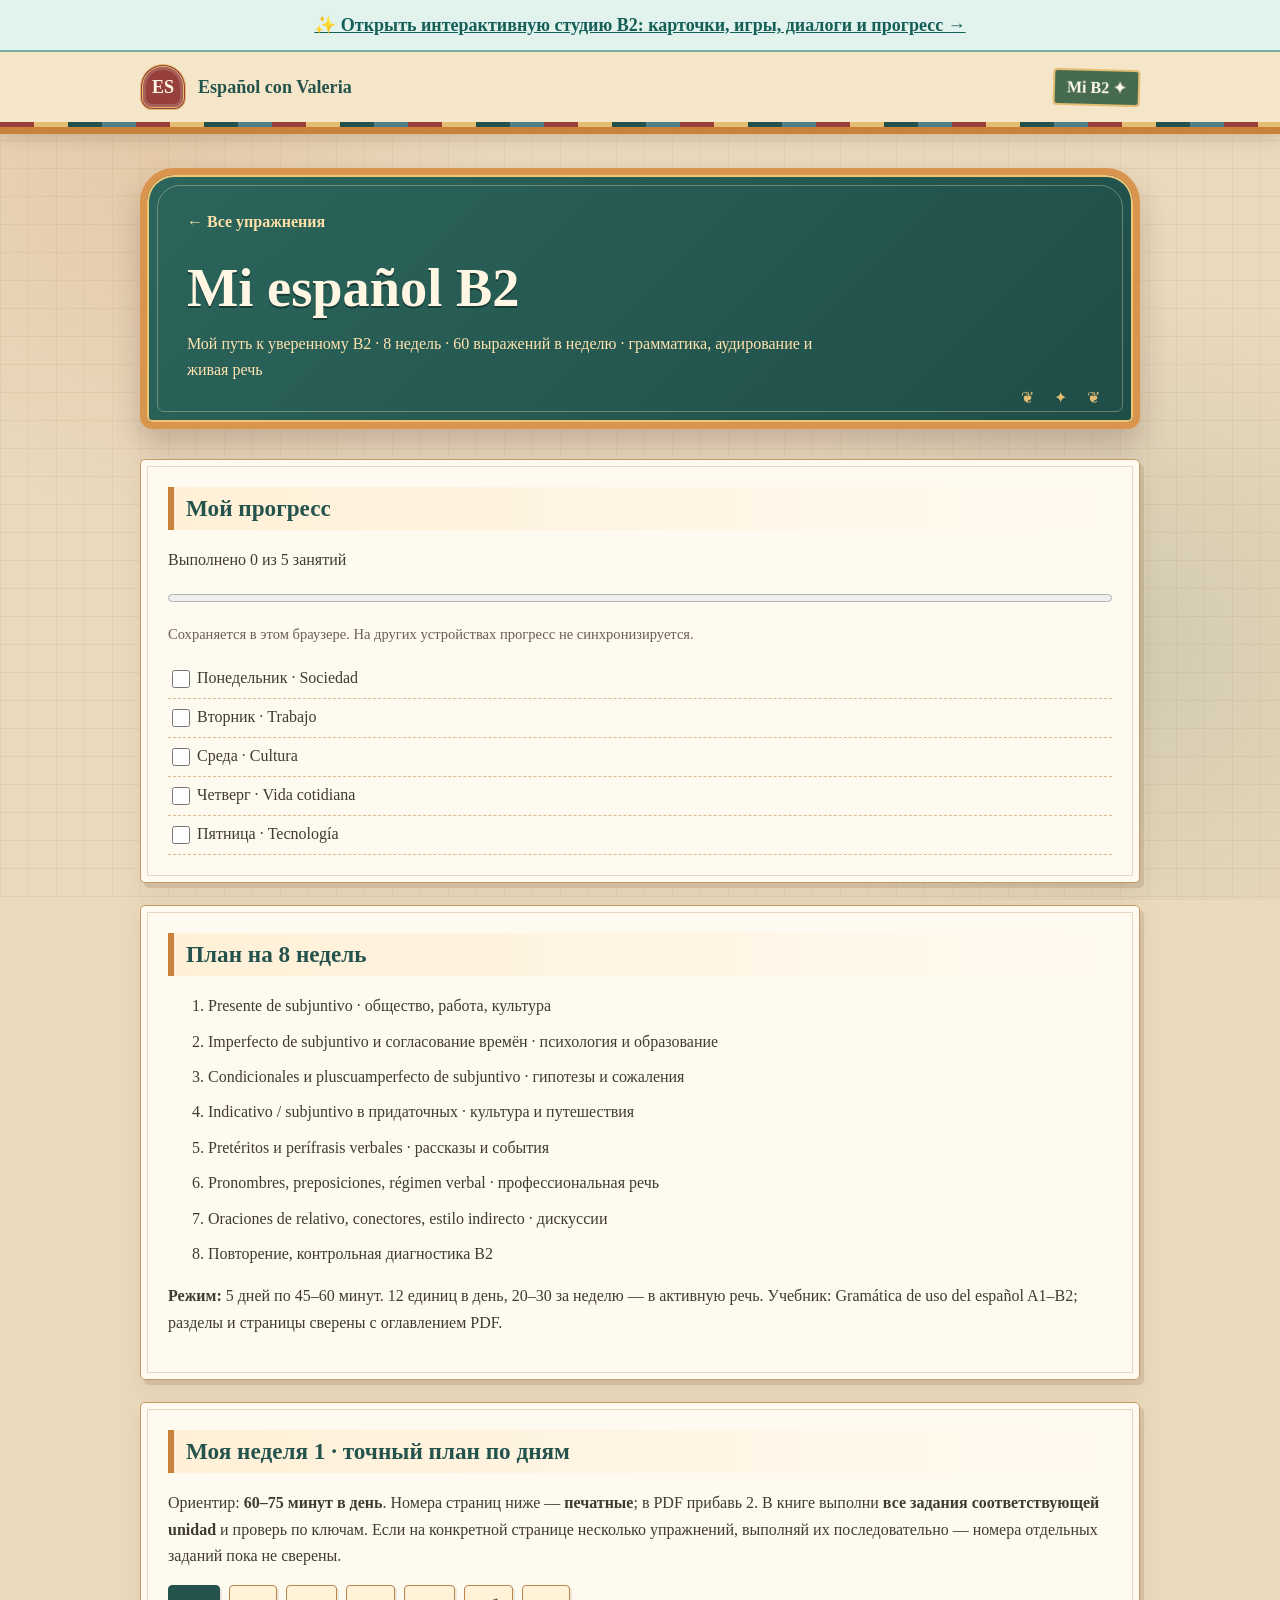
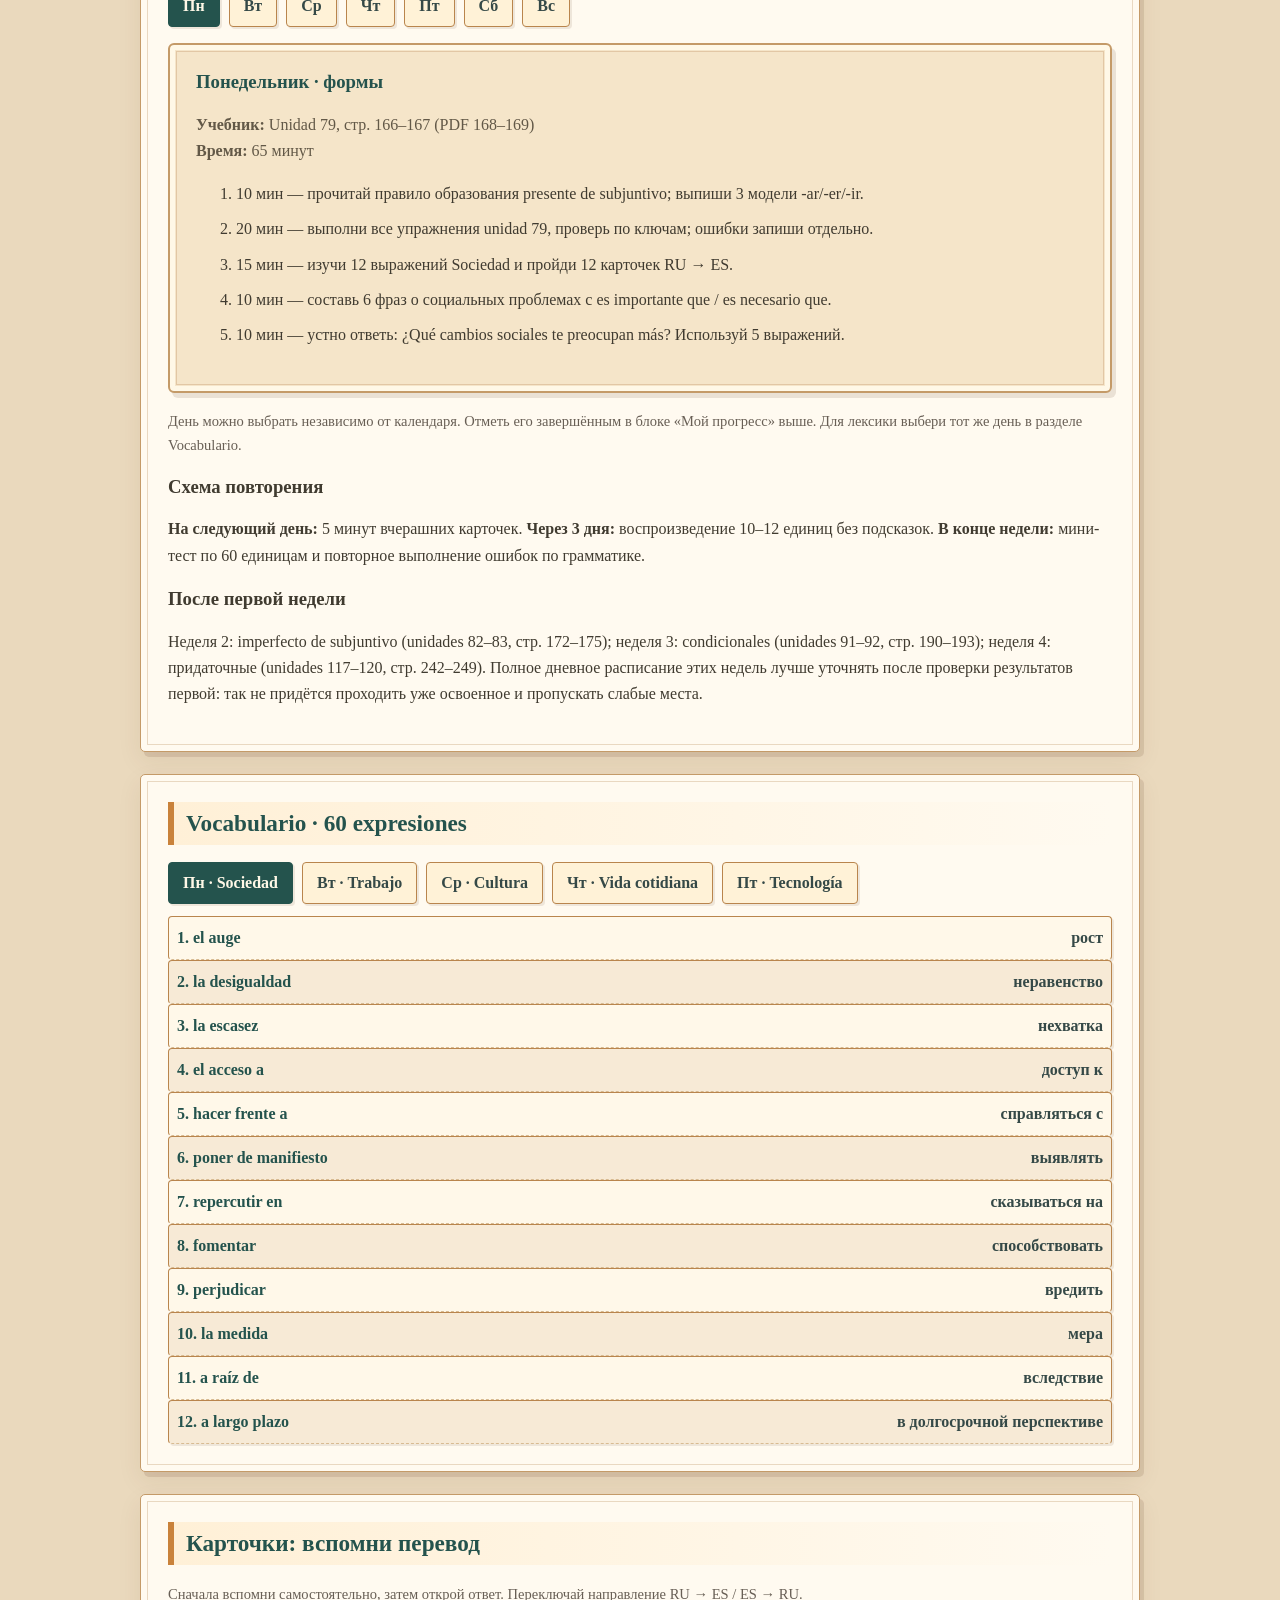
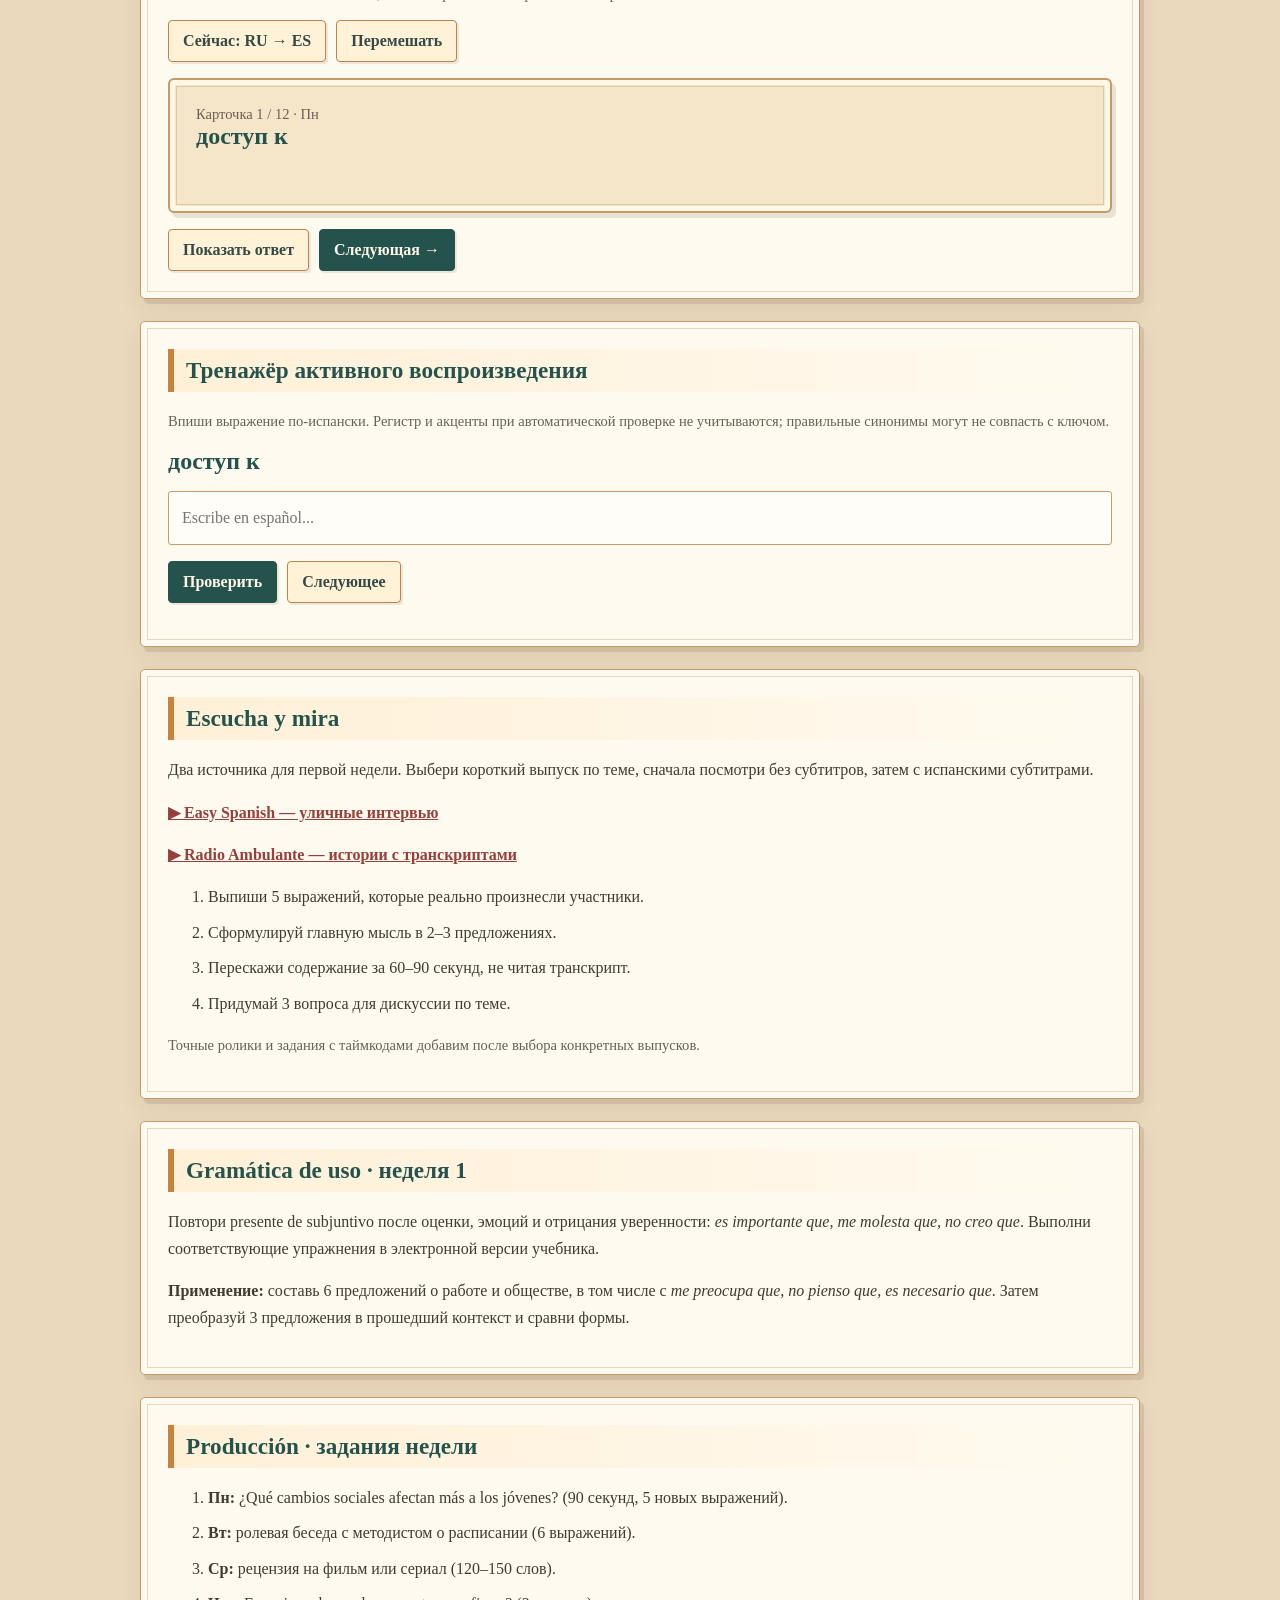
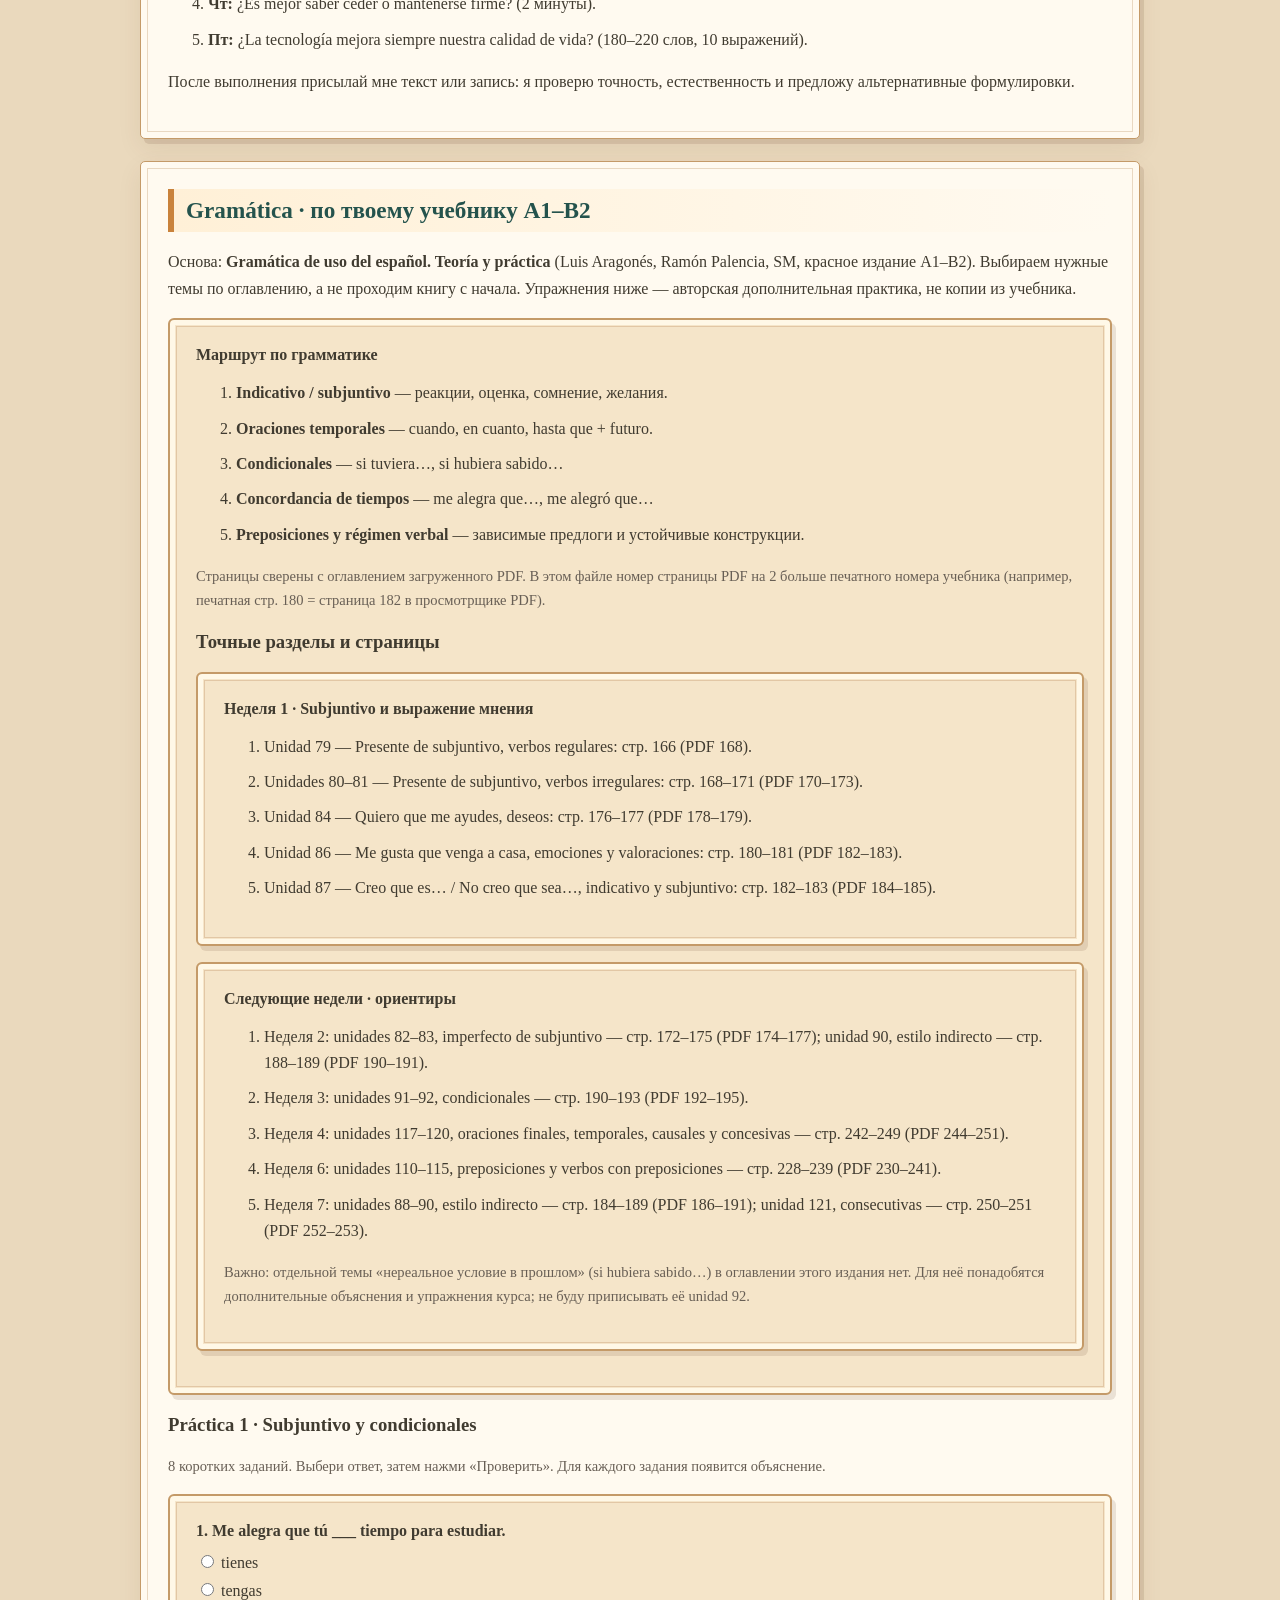
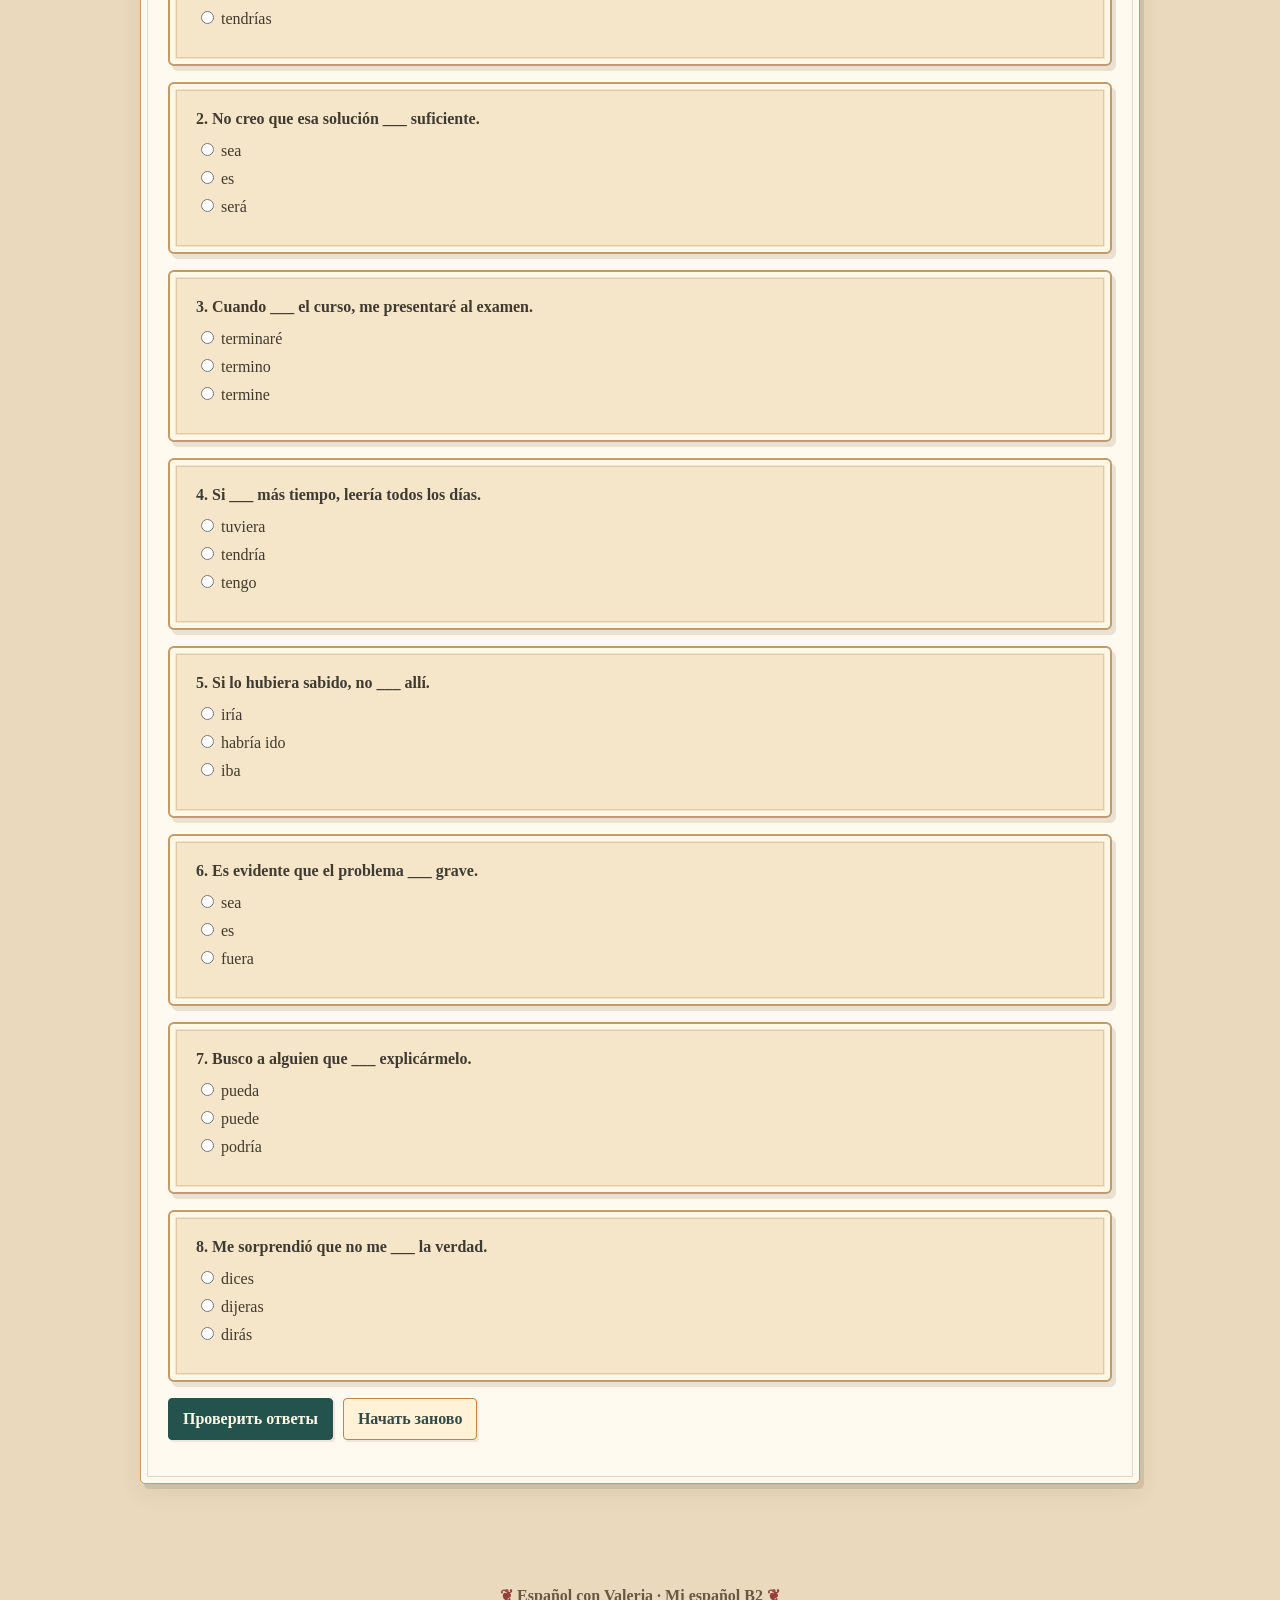
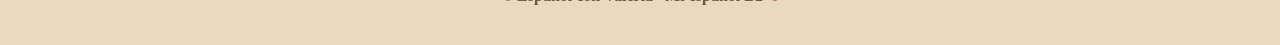
==== commit 35e72a1c: "Link interactive B2 studio from existing homepage" ====
--- a/index.html
+++ b/index.html
@@ -1,6 +1,6 @@
 <!doctype html><html lang="ru"><head><meta charset="utf-8"><meta name="viewport" content="width=device-width,initial-scale=1"><title>Mi español B2 · Español con Valeria</title><link rel="stylesheet" href="style.css"><style>
 html{scroll-behavior:smooth}body{color:var(--ink)}.b2-header{position:sticky;top:0;z-index:20;background:#f5e5c9;border-bottom:7px solid var(--ochre);box-shadow:0 4px 16px #53301b30}.b2-header:after{content:"";display:block;height:5px;background:repeating-linear-gradient(90deg,var(--wine) 0 34px,var(--gold) 34px 68px,var(--petrol) 68px 102px,var(--blue) 102px 136px)}.b2-header-inner{max-width:1040px;margin:auto;padding:12px 20px;display:flex;align-items:center;justify-content:space-between;gap:12px}.b2-header .brand{display:flex;align-items:center;gap:12px;color:var(--petrol);text-decoration:none;font-weight:800}.b2-header .brand .logo{flex:none}.b2-tag{background:var(--leaf);color:#fff9e9;border:2px solid var(--gold);border-radius:4px;padding:7px 12px;font-weight:700;transform:rotate(1.5deg)}main.b2-main{max-width:1040px;margin:auto;padding:34px 20px 70px}.b2-hero{position:relative;overflow:hidden;background:linear-gradient(135deg,#2b655b,#1f4d48);color:#fff7e3;border:7px solid #d9954e;border-radius:34px 34px 12px 12px;padding:38px 40px;margin-bottom:30px;box-shadow:0 16px 30px #4a2a263d,inset 0 0 0 2px #efc677}.b2-hero:before{content:"";position:absolute;inset:10px;border:1px solid #ffeeae55;border-radius:23px 23px 7px 7px;pointer-events:none}.b2-hero:after{content:"❦  ✦  ❦";position:absolute;right:25px;bottom:15px;color:var(--gold);letter-spacing:8px}.b2-hero h1{font-size:clamp(2.2rem,6vw,3.4rem);margin:8px 0 12px;text-shadow:0 2px #173c38}.b2-hero p{max-width:650px;color:#ffe3af;margin:0;line-height:1.65}.b2-hero .back{color:#ffe1a7}.b2-main .panel{margin:22px 0;padding:27px;background:var(--paper);border:1px solid #c49a68;border-radius:5px;box-shadow:4px 5px 0 #5d392121,0 9px 25px #53321f14;position:relative}.b2-main .panel:before{content:"";position:absolute;inset:6px;border:1px solid #ad774244;pointer-events:none}.b2-main .panel>h2{color:var(--petrol);font-family:"Segoe Print","Bradley Hand",Georgia,serif;font-size:1.45rem;margin:0 0 17px;border-left:6px solid var(--ochre);padding:8px 12px;background:linear-gradient(90deg,#fff0d7,transparent)}.b2-main p,.b2-main li{line-height:1.65}.b2-main li{margin:9px 0}.b2-main a{color:var(--wine);font-weight:700}.b2-main .muted{color:#685f55;font-size:.91rem}.b2-main .tabs{display:flex;gap:9px;flex-wrap:wrap;margin:12px 0}.b2-main .tabs button,.b2-main .btn{font:inherit;font-weight:750;border:1px solid #b9854d;background:#fff2d7;color:#354947;border-radius:4px;padding:11px 14px;box-shadow:2px 2px 0 #6943271c;cursor:pointer;transition:transform .15s,background .15s}.b2-main .tabs button:hover,.b2-main .btn:hover{transform:translateY(-2px)}.b2-main .tabs button.active,.b2-main .btn.primary{background:var(--petrol);border-color:var(--petrol);color:#fff8e7}.b2-main .btn:disabled{opacity:.45;cursor:not-allowed;transform:none}.b2-main .word{display:flex;justify-content:space-between;gap:15px;padding:12px 8px;border-bottom:1px dashed #d8bb92}.b2-main .word:nth-child(2n){background:#f7ead6}.b2-main .word strong{color:var(--petrol)}.b2-main .card{border:2px solid #c49a68;background:#f5e5c9;border-radius:6px;padding:26px;margin:16px 0;min-height:135px;box-shadow:inset 0 0 0 5px #fff8e7,4px 5px 0 #5d392121;transform:none}.b2-main .big{font-size:1.5rem;font-weight:800;color:var(--petrol)}.b2-main .row{display:flex;gap:10px;flex-wrap:wrap;align-items:center}.b2-main input[type=text]{width:100%;padding:13px;border:1px solid #c79d68;border-radius:3px;background:#fffdf7;color:var(--ink);font:inherit}.b2-main input[type=text]:focus{outline:3px solid #e4bd7280}.b2-main .good{color:#257044;font-weight:800}.b2-main .bad{color:#a6353c;font-weight:800}.b2-main progress{width:100%;height:16px;accent-color:var(--petrol)}.b2-main input[type=checkbox]{accent-color:var(--petrol);width:18px;height:18px;vertical-align:middle}.b2-main #checks label{border-bottom:1px dashed #d8bb92}.b2-main #feedback{font-weight:700}.b2-footer{text-align:center;color:#695843;padding:10px 20px 40px;font-weight:700}.b2-footer:before,.b2-footer:after{content:" ❦ ";color:var(--wine)}@media(max-width:600px){.b2-header-inner{padding:10px 14px}.b2-tag{font-size:.8rem}.b2-hero{padding:28px 24px;border-width:5px;border-radius:26px 26px 10px 10px}.b2-main{padding:22px 14px 50px}.b2-main .panel{padding:20px}.b2-main .word{flex-direction:column;gap:4px}.b2-main .row .btn{flex:1}.b2-main .tabs button{flex:1 1 42%}}
-</style></head><body><header class="b2-header"><div class="b2-header-inner"><a class="brand" href="/espanol-con-valeria/"><span class="logo">ES</span><span>Español con Valeria</span></a><span class="b2-tag">Mi B2 ✦</span></div></header><main class="b2-main"><section class="b2-hero"><a class="back" href="/espanol-con-valeria/">← Все упражнения</a><h1>Mi español B2</h1><p>Мой путь к уверенному B2 · 8 недель · 60 выражений в неделю · грамматика, аудирование и живая речь</p></section><section class="panel"><h2>Мой прогресс</h2><p id="progressText"></p><progress id="progress" max="5" value="0"></progress><p class="muted">Сохраняется в этом браузере. На других устройствах прогресс не синхронизируется.</p><div id="checks"></div></section><section class="panel"><h2>План на 8 недель</h2><ol><li>Presente de subjuntivo · общество, работа, культура</li><li>Imperfecto de subjuntivo и согласование времён · психология и образование</li><li>Condicionales и pluscuamperfecto de subjuntivo · гипотезы и сожаления</li><li>Indicativo / subjuntivo в придаточных · культура и путешествия</li><li>Pretéritos и perífrasis verbales · рассказы и события</li><li>Pronombres, preposiciones, régimen verbal · профессиональная речь</li><li>Oraciones de relativo, conectores, estilo indirecto · дискуссии</li><li>Повторение, контрольная диагностика B2</li></ol><p><strong>Режим:</strong> 5 дней по 45–60 минут. 12 единиц в день, 20–30 за неделю — в активную речь. Учебник: Gramática de uso del español A1–B2; разделы и страницы сверены с оглавлением PDF.</p></section><section class="panel" id="plan-po-dnyam"><h2>Моя неделя 1 · точный план по дням</h2><p>Ориентир: <strong>60–75 минут в день</strong>. Номера страниц ниже — <strong>печатные</strong>; в PDF прибавь 2. В книге выполни <strong>все задания соответствующей unidad</strong> и проверь по ключам. Если на конкретной странице несколько упражнений, выполняй их последовательно — номера отдельных заданий пока не сверены.</p><div class="tabs" id="studyDayTabs"></div><div class="card" id="studyDayContent" style="min-height:0"></div><p class="muted">День можно выбрать независимо от календаря. Отметь его завершённым в блоке «Мой прогресс» выше. Для лексики выбери тот же день в разделе Vocabulario.</p><h3>Схема повторения</h3><p><strong>На следующий день:</strong> 5 минут вчерашних карточек. <strong>Через 3 дня:</strong> воспроизведение 10–12 единиц без подсказок. <strong>В конце недели:</strong> мини-тест по 60 единицам и повторное выполнение ошибок по грамматике.</p><h3>После первой недели</h3><p>Неделя 2: imperfecto de subjuntivo (unidades 82–83, стр. 172–175); неделя 3: condicionales (unidades 91–92, стр. 190–193); неделя 4: придаточные (unidades 117–120, стр. 242–249). Полное дневное расписание этих недель лучше уточнять после проверки результатов первой: так не придётся проходить уже освоенное и пропускать слабые места.</p></section><section class="panel"><h2>Vocabulario · 60 expresiones</h2><div id="tabs" class="tabs"></div><div id="words"></div></section><section class="panel"><h2>Карточки: вспомни перевод</h2><p class="muted">Сначала вспомни самостоятельно, затем открой ответ. Переключай направление RU → ES / ES → RU.</p><div class="row"><button class="btn" id="flipDirection">Сейчас: RU → ES</button><button class="btn" id="shuffle">Перемешать</button></div><div class="card" id="flash"></div><div class="row"><button class="btn" id="showAnswer">Показать ответ</button><button class="btn primary" id="nextCard">Следующая →</button></div></section><section class="panel"><h2>Тренажёр активного воспроизведения</h2><p class="muted">Впиши выражение по-испански. Регистр и акценты при автоматической проверке не учитываются; правильные синонимы могут не совпасть с ключом.</p><div id="prompt" class="big"></div><p><input type="text" id="answer" autocomplete="off" placeholder="Escribe en español..."></p><div class="row"><button class="btn primary" id="checkAnswer">Проверить</button><button class="btn" id="nextQuestion">Следующее</button></div><p id="feedback" aria-live="polite"></p></section><section class="panel"><h2>Escucha y mira</h2><p>Два источника для первой недели. Выбери короткий выпуск по теме, сначала посмотри без субтитров, затем с испанскими субтитрами.</p><p><a target="_blank" rel="noopener" href="https://www.youtube.com/@EasySpanish">▶ Easy Spanish — уличные интервью</a></p><p><a target="_blank" rel="noopener" href="https://radioambulante.org/escuchar">▶ Radio Ambulante — истории с транскриптами</a></p><ol><li>Выпиши 5 выражений, которые реально произнесли участники.</li><li>Сформулируй главную мысль в 2–3 предложениях.</li><li>Перескажи содержание за 60–90 секунд, не читая транскрипт.</li><li>Придумай 3 вопроса для дискуссии по теме.</li></ol><p class="muted">Точные ролики и задания с таймкодами добавим после выбора конкретных выпусков.</p></section><section class="panel"><h2>Gramática de uso · неделя 1</h2><p>Повтори presente de subjuntivo после оценки, эмоций и отрицания уверенности: <em>es importante que, me molesta que, no creo que</em>. Выполни соответствующие упражнения в электронной версии учебника.</p><p><strong>Применение:</strong> составь 6 предложений о работе и обществе, в том числе с <em>me preocupa que, no pienso que, es necesario que</em>. Затем преобразуй 3 предложения в прошедший контекст и сравни формы.</p></section><section class="panel"><h2>Producción · задания недели</h2><ol><li><strong>Пн:</strong> ¿Qué cambios sociales afectan más a los jóvenes? (90 секунд, 5 новых выражений).</li><li><strong>Вт:</strong> ролевая беседа с методистом о расписании (6 выражений).</li><li><strong>Ср:</strong> рецензия на фильм или сериал (120–150 слов).</li><li><strong>Чт:</strong> ¿Es mejor saber ceder o mantenerse firme? (2 минуты).</li><li><strong>Пт:</strong> ¿La tecnología mejora siempre nuestra calidad de vida? (180–220 слов, 10 выражений).</li></ol><p>После выполнения присылай мне текст или запись: я проверю точность, естественность и предложу альтернативные формулировки.</p></section><section class="panel" id="gramatica-libro"><h2>Gramática · по твоему учебнику A1–B2</h2><p>Основа: <strong>Gramática de uso del español. Teoría y práctica</strong> (Luis Aragonés, Ramón Palencia, SM, красное издание A1–B2). Выбираем нужные темы по оглавлению, а не проходим книгу с начала. Упражнения ниже — авторская дополнительная практика, не копии из учебника.</p><div class="card" style="min-height:0"><strong>Маршрут по грамматике</strong><ol><li><strong>Indicativo / subjuntivo</strong> — реакции, оценка, сомнение, желания.</li><li><strong>Oraciones temporales</strong> — cuando, en cuanto, hasta que + futuro.</li><li><strong>Condicionales</strong> — si tuviera…, si hubiera sabido…</li><li><strong>Concordancia de tiempos</strong> — me alegra que…, me alegró que…</li><li><strong>Preposiciones y régimen verbal</strong> — зависимые предлоги и устойчивые конструкции.</li></ol><p class="muted">Страницы сверены с оглавлением загруженного PDF. В этом файле номер страницы PDF на 2 больше печатного номера учебника (например, печатная стр. 180 = страница 182 в просмотрщике PDF).</p><h3>Точные разделы и страницы</h3><div class="card" style="min-height:0"><strong>Неделя 1 · Subjuntivo и выражение мнения</strong><ol><li>Unidad 79 — Presente de subjuntivo, verbos regulares: стр. 166 (PDF 168).</li><li>Unidades 80–81 — Presente de subjuntivo, verbos irregulares: стр. 168–171 (PDF 170–173).</li><li>Unidad 84 — Quiero que me ayudes, deseos: стр. 176–177 (PDF 178–179).</li><li>Unidad 86 — Me gusta que venga a casa, emociones y valoraciones: стр. 180–181 (PDF 182–183).</li><li>Unidad 87 — Creo que es… / No creo que sea…, indicativo y subjuntivo: стр. 182–183 (PDF 184–185).</li></ol></div><div class="card" style="min-height:0"><strong>Следующие недели · ориентиры</strong><ol><li>Неделя 2: unidades 82–83, imperfecto de subjuntivo — стр. 172–175 (PDF 174–177); unidad 90, estilo indirecto — стр. 188–189 (PDF 190–191).</li><li>Неделя 3: unidades 91–92, condicionales — стр. 190–193 (PDF 192–195).</li><li>Неделя 4: unidades 117–120, oraciones finales, temporales, causales y concesivas — стр. 242–249 (PDF 244–251).</li><li>Неделя 6: unidades 110–115, preposiciones y verbos con preposiciones — стр. 228–239 (PDF 230–241).</li><li>Неделя 7: unidades 88–90, estilo indirecto — стр. 184–189 (PDF 186–191); unidad 121, consecutivas — стр. 250–251 (PDF 252–253).</li></ol><p class="muted">Важно: отдельной темы «нереальное условие в прошлом» (si hubiera sabido…) в оглавлении этого издания нет. Для неё понадобятся дополнительные объяснения и упражнения курса; не буду приписывать её unidad 92.</p></div></div><h3>Práctica 1 · Subjuntivo y condicionales</h3><p class="muted">8 коротких заданий. Выбери ответ, затем нажми «Проверить». Для каждого задания появится объяснение.</p><div id="b2GrammarQuiz"></div><div class="row"><button class="btn primary" id="b2GrammarCheck">Проверить ответы</button><button class="btn" id="b2GrammarReset">Начать заново</button></div><p id="b2GrammarScore" aria-live="polite"></p></section></main><footer class="b2-footer">Español con Valeria · Mi español B2</footer><script>
+</style></head><body><div style="position:relative;z-index:30;background:#e2f2ed;padding:14px;text-align:center;border-bottom:2px solid #77afa0"><a href="studio/index.html" style="font-weight:800;color:#145f58;font-size:18px">✨ Открыть интерактивную студию B2: карточки, игры, диалоги и прогресс →</a></div><header class="b2-header"><div class="b2-header-inner"><a class="brand" href="/espanol-con-valeria/"><span class="logo">ES</span><span>Español con Valeria</span></a><span class="b2-tag">Mi B2 ✦</span></div></header><main class="b2-main"><section class="b2-hero"><a class="back" href="/espanol-con-valeria/">← Все упражнения</a><h1>Mi español B2</h1><p>Мой путь к уверенному B2 · 8 недель · 60 выражений в неделю · грамматика, аудирование и живая речь</p></section><section class="panel"><h2>Мой прогресс</h2><p id="progressText"></p><progress id="progress" max="5" value="0"></progress><p class="muted">Сохраняется в этом браузере. На других устройствах прогресс не синхронизируется.</p><div id="checks"></div></section><section class="panel"><h2>План на 8 недель</h2><ol><li>Presente de subjuntivo · общество, работа, культура</li><li>Imperfecto de subjuntivo и согласование времён · психология и образование</li><li>Condicionales и pluscuamperfecto de subjuntivo · гипотезы и сожаления</li><li>Indicativo / subjuntivo в придаточных · культура и путешествия</li><li>Pretéritos и perífrasis verbales · рассказы и события</li><li>Pronombres, preposiciones, régimen verbal · профессиональная речь</li><li>Oraciones de relativo, conectores, estilo indirecto · дискуссии</li><li>Повторение, контрольная диагностика B2</li></ol><p><strong>Режим:</strong> 5 дней по 45–60 минут. 12 единиц в день, 20–30 за неделю — в активную речь. Учебник: Gramática de uso del español A1–B2; разделы и страницы сверены с оглавлением PDF.</p></section><section class="panel" id="plan-po-dnyam"><h2>Моя неделя 1 · точный план по дням</h2><p>Ориентир: <strong>60–75 минут в день</strong>. Номера страниц ниже — <strong>печатные</strong>; в PDF прибавь 2. В книге выполни <strong>все задания соответствующей unidad</strong> и проверь по ключам. Если на конкретной странице несколько упражнений, выполняй их последовательно — номера отдельных заданий пока не сверены.</p><div class="tabs" id="studyDayTabs"></div><div class="card" id="studyDayContent" style="min-height:0"></div><p class="muted">День можно выбрать независимо от календаря. Отметь его завершённым в блоке «Мой прогресс» выше. Для лексики выбери тот же день в разделе Vocabulario.</p><h3>Схема повторения</h3><p><strong>На следующий день:</strong> 5 минут вчерашних карточек. <strong>Через 3 дня:</strong> воспроизведение 10–12 единиц без подсказок. <strong>В конце недели:</strong> мини-тест по 60 единицам и повторное выполнение ошибок по грамматике.</p><h3>После первой недели</h3><p>Неделя 2: imperfecto de subjuntivo (unidades 82–83, стр. 172–175); неделя 3: condicionales (unidades 91–92, стр. 190–193); неделя 4: придаточные (unidades 117–120, стр. 242–249). Полное дневное расписание этих недель лучше уточнять после проверки результатов первой: так не придётся проходить уже освоенное и пропускать слабые места.</p></section><section class="panel"><h2>Vocabulario · 60 expresiones</h2><div id="tabs" class="tabs"></div><div id="words"></div></section><section class="panel"><h2>Карточки: вспомни перевод</h2><p class="muted">Сначала вспомни самостоятельно, затем открой ответ. Переключай направление RU → ES / ES → RU.</p><div class="row"><button class="btn" id="flipDirection">Сейчас: RU → ES</button><button class="btn" id="shuffle">Перемешать</button></div><div class="card" id="flash"></div><div class="row"><button class="btn" id="showAnswer">Показать ответ</button><button class="btn primary" id="nextCard">Следующая →</button></div></section><section class="panel"><h2>Тренажёр активного воспроизведения</h2><p class="muted">Впиши выражение по-испански. Регистр и акценты при автоматической проверке не учитываются; правильные синонимы могут не совпасть с ключом.</p><div id="prompt" class="big"></div><p><input type="text" id="answer" autocomplete="off" placeholder="Escribe en español..."></p><div class="row"><button class="btn primary" id="checkAnswer">Проверить</button><button class="btn" id="nextQuestion">Следующее</button></div><p id="feedback" aria-live="polite"></p></section><section class="panel"><h2>Escucha y mira</h2><p>Два источника для первой недели. Выбери короткий выпуск по теме, сначала посмотри без субтитров, затем с испанскими субтитрами.</p><p><a target="_blank" rel="noopener" href="https://www.youtube.com/@EasySpanish">▶ Easy Spanish — уличные интервью</a></p><p><a target="_blank" rel="noopener" href="https://radioambulante.org/escuchar">▶ Radio Ambulante — истории с транскриптами</a></p><ol><li>Выпиши 5 выражений, которые реально произнесли участники.</li><li>Сформулируй главную мысль в 2–3 предложениях.</li><li>Перескажи содержание за 60–90 секунд, не читая транскрипт.</li><li>Придумай 3 вопроса для дискуссии по теме.</li></ol><p class="muted">Точные ролики и задания с таймкодами добавим после выбора конкретных выпусков.</p></section><section class="panel"><h2>Gramática de uso · неделя 1</h2><p>Повтори presente de subjuntivo после оценки, эмоций и отрицания уверенности: <em>es importante que, me molesta que, no creo que</em>. Выполни соответствующие упражнения в электронной версии учебника.</p><p><strong>Применение:</strong> составь 6 предложений о работе и обществе, в том числе с <em>me preocupa que, no pienso que, es necesario que</em>. Затем преобразуй 3 предложения в прошедший контекст и сравни формы.</p></section><section class="panel"><h2>Producción · задания недели</h2><ol><li><strong>Пн:</strong> ¿Qué cambios sociales afectan más a los jóvenes? (90 секунд, 5 новых выражений).</li><li><strong>Вт:</strong> ролевая беседа с методистом о расписании (6 выражений).</li><li><strong>Ср:</strong> рецензия на фильм или сериал (120–150 слов).</li><li><strong>Чт:</strong> ¿Es mejor saber ceder o mantenerse firme? (2 минуты).</li><li><strong>Пт:</strong> ¿La tecnología mejora siempre nuestra calidad de vida? (180–220 слов, 10 выражений).</li></ol><p>После выполнения присылай мне текст или запись: я проверю точность, естественность и предложу альтернативные формулировки.</p></section><section class="panel" id="gramatica-libro"><h2>Gramática · по твоему учебнику A1–B2</h2><p>Основа: <strong>Gramática de uso del español. Teoría y práctica</strong> (Luis Aragonés, Ramón Palencia, SM, красное издание A1–B2). Выбираем нужные темы по оглавлению, а не проходим книгу с начала. Упражнения ниже — авторская дополнительная практика, не копии из учебника.</p><div class="card" style="min-height:0"><strong>Маршрут по грамматике</strong><ol><li><strong>Indicativo / subjuntivo</strong> — реакции, оценка, сомнение, желания.</li><li><strong>Oraciones temporales</strong> — cuando, en cuanto, hasta que + futuro.</li><li><strong>Condicionales</strong> — si tuviera…, si hubiera sabido…</li><li><strong>Concordancia de tiempos</strong> — me alegra que…, me alegró que…</li><li><strong>Preposiciones y régimen verbal</strong> — зависимые предлоги и устойчивые конструкции.</li></ol><p class="muted">Страницы сверены с оглавлением загруженного PDF. В этом файле номер страницы PDF на 2 больше печатного номера учебника (например, печатная стр. 180 = страница 182 в просмотрщике PDF).</p><h3>Точные разделы и страницы</h3><div class="card" style="min-height:0"><strong>Неделя 1 · Subjuntivo и выражение мнения</strong><ol><li>Unidad 79 — Presente de subjuntivo, verbos regulares: стр. 166 (PDF 168).</li><li>Unidades 80–81 — Presente de subjuntivo, verbos irregulares: стр. 168–171 (PDF 170–173).</li><li>Unidad 84 — Quiero que me ayudes, deseos: стр. 176–177 (PDF 178–179).</li><li>Unidad 86 — Me gusta que venga a casa, emociones y valoraciones: стр. 180–181 (PDF 182–183).</li><li>Unidad 87 — Creo que es… / No creo que sea…, indicativo y subjuntivo: стр. 182–183 (PDF 184–185).</li></ol></div><div class="card" style="min-height:0"><strong>Следующие недели · ориентиры</strong><ol><li>Неделя 2: unidades 82–83, imperfecto de subjuntivo — стр. 172–175 (PDF 174–177); unidad 90, estilo indirecto — стр. 188–189 (PDF 190–191).</li><li>Неделя 3: unidades 91–92, condicionales — стр. 190–193 (PDF 192–195).</li><li>Неделя 4: unidades 117–120, oraciones finales, temporales, causales y concesivas — стр. 242–249 (PDF 244–251).</li><li>Неделя 6: unidades 110–115, preposiciones y verbos con preposiciones — стр. 228–239 (PDF 230–241).</li><li>Неделя 7: unidades 88–90, estilo indirecto — стр. 184–189 (PDF 186–191); unidad 121, consecutivas — стр. 250–251 (PDF 252–253).</li></ol><p class="muted">Важно: отдельной темы «нереальное условие в прошлом» (si hubiera sabido…) в оглавлении этого издания нет. Для неё понадобятся дополнительные объяснения и упражнения курса; не буду приписывать её unidad 92.</p></div></div><h3>Práctica 1 · Subjuntivo y condicionales</h3><p class="muted">8 коротких заданий. Выбери ответ, затем нажми «Проверить». Для каждого задания появится объяснение.</p><div id="b2GrammarQuiz"></div><div class="row"><button class="btn primary" id="b2GrammarCheck">Проверить ответы</button><button class="btn" id="b2GrammarReset">Начать заново</button></div><p id="b2GrammarScore" aria-live="polite"></p></section></main><footer class="b2-footer">Español con Valeria · Mi español B2</footer><script>
 const data=[{"title":"Sociedad","words":[["el auge","рост"],["la desigualdad","неравенство"],["la escasez","нехватка"],["el acceso a","доступ к"],["hacer frente a","справляться с"],["poner de manifiesto","выявлять"],["repercutir en","сказываться на"],["fomentar","способствовать"],["perjudicar","вредить"],["la medida","мера"],["a raíz de","вследствие"],["a largo plazo","в долгосрочной перспективе"]]},{"title":"Trabajo","words":[["desempeñar un papel","играть роль"],["compaginar","совмещать"],["plantear","предлагать"],["llevar a cabo","осуществлять"],["cumplir con","выполнять"],["estar al tanto de","быть в курсе"],["sacar adelante","довести до результата"],["la carga de trabajo","нагрузка"],["el plazo","срок"],["aplazar","переносить"],["adquirir experiencia","приобретать опыт"],["estar a cargo de","отвечать за"]]},{"title":"Cultura","words":[["abordar un tema","затрагивать тему"],["retratar","изображать"],["el trasfondo","подоплёка"],["el desenlace","развязка"],["suscitar","вызывать"],["dar pie a","давать повод"],["difundir","распространять"],["cuestionar","ставить под сомнение"],["la repercusión","резонанс"],["la postura","позиция"],["pasar por alto","упускать из виду"],["tergiversar","искажать"]]},{"title":"Vida cotidiana","words":[["apañárselas","выкручиваться"],["no dar abasto","не справляться с делами"],["salir del paso","временно выйти из затруднения"],["estar harto de","быть сытым по горло"],["ceder","уступать"],["llegar a un acuerdo","договориться"],["dar el brazo a torcer","уступить"],["echar de menos","скучать"],["darse cuenta de","осознавать"],["tener en cuenta","учитывать"],["dejar de lado","отодвинуть на второй план"],["salir adelante","преодолеть трудности"]]},{"title":"Tecnología","words":[["el avance","прогресс"],["el hallazgo","открытие"],["la evidencia","доказательные данные"],["llevar aparejado","влечь за собой"],["acarrear","повлечь последствия"],["el deterioro","ухудшение"],["poner en riesgo","подвергать риску"],["reducir el impacto","снижать воздействие"],["sostenible","устойчивый"],["aprovechar","использовать с пользой"],["prescindir de","обходиться без"],["a medida que","по мере того как"]]}];let day=0,idx=0,shown=false,reversed=false,order=[];const $=id=>document.getElementById(id);const all=data.flatMap(d=>d.words);function norm(s){return s.toLowerCase().normalize('NFD').replace(/[\\u0300-\\u036f]/g,'').replace(/[.,!?¿¡]/g,'').trim().replace(/\\s+/g,' ')}function drawTabs(){$('tabs').innerHTML=data.map((d,i)=>'<button class="'+(i===day?'active':'')+'" data-i="'+i+'">'+['Пн','Вт','Ср','Чт','Пт'][i]+' · '+d.title+'</button>').join('');document.querySelectorAll('#tabs button').forEach(b=>b.onclick=()=>{day=+b.dataset.i;idx=0;shown=false;drawTabs();drawWords();shuffle()})}function drawWords(){$('words').innerHTML=data[day].words.map((w,i)=>'<div class="word"><span><strong>'+(day*12+i+1)+'. '+w[0]+'</strong></span><span>'+w[1]+'</span></div>').join('')}function shuffle(){order=data[day].words.map((_,i)=>i);for(let i=order.length-1;i>0;i--){let j=Math.floor(Math.random()*(i+1));[order[i],order[j]]=[order[j],order[i]]}idx=0;shown=false;drawFlash();drawQuestion()}function currentWord(){return data[day].words[order[idx%order.length]]}function drawFlash(){let w=currentWord();$('flash').innerHTML='<div class="muted">Карточка '+(idx%order.length+1)+' / '+order.length+' · '+['Пн','Вт','Ср','Чт','Пт'][day]+'</div><div class="big">'+(reversed?w[0]:w[1])+'</div>'+(shown?'<p>'+(reversed?w[1]:w[0])+'</p>':'')}function drawQuestion(){$('prompt').textContent=reversed?currentWord()[0]:currentWord()[1];$('answer').value='';$('feedback').textContent=''}$('showAnswer').onclick=()=>{shown=true;drawFlash()};$('nextCard').onclick=()=>{idx++;shown=false;drawFlash();drawQuestion()};$('shuffle').onclick=shuffle;$('flipDirection').onclick=()=>{reversed=!reversed;$('flipDirection').textContent='Сейчас: '+(reversed?'ES → RU':'RU → ES');shown=false;drawFlash();drawQuestion()};$('nextQuestion').onclick=()=>{idx++;shown=false;drawFlash();drawQuestion()};$('checkAnswer').onclick=()=>{let w=currentWord(),expected=reversed?w[1]:w[0],ok=norm($('answer').value)===norm(expected);$('feedback').className=ok?'good':'bad';$('feedback').textContent=ok?'¡Correcto!':'Целевой вариант: '+expected+' (другие корректные формулировки тоже возможны)'};$('answer').onkeydown=e=>{if(e.key==='Enter')$('checkAnswer').click()};const key='valeria-b2-week1';let done=[];try{done=JSON.parse(localStorage.getItem(key)||'[]')}catch(e){}function drawChecks(){$('checks').innerHTML=data.map((d,i)=>'<label style="display:block;padding:7px 0"><input type="checkbox" data-i="'+i+'" '+(done.includes(i)?'checked':'')+'> '+['Понедельник','Вторник','Среда','Четверг','Пятница'][i]+' · '+d.title+'</label>').join('');$('progress').value=done.length;$('progressText').textContent='Выполнено '+done.length+' из 5 занятий';document.querySelectorAll('#checks input').forEach(x=>x.onchange=()=>{let n=+x.dataset.i;done=x.checked?[...new Set([...done,n])]:done.filter(v=>v!==n);localStorage.setItem(key,JSON.stringify(done));drawChecks()})}drawTabs();drawWords();shuffle();drawChecks();
 </script><script>
 (function(){
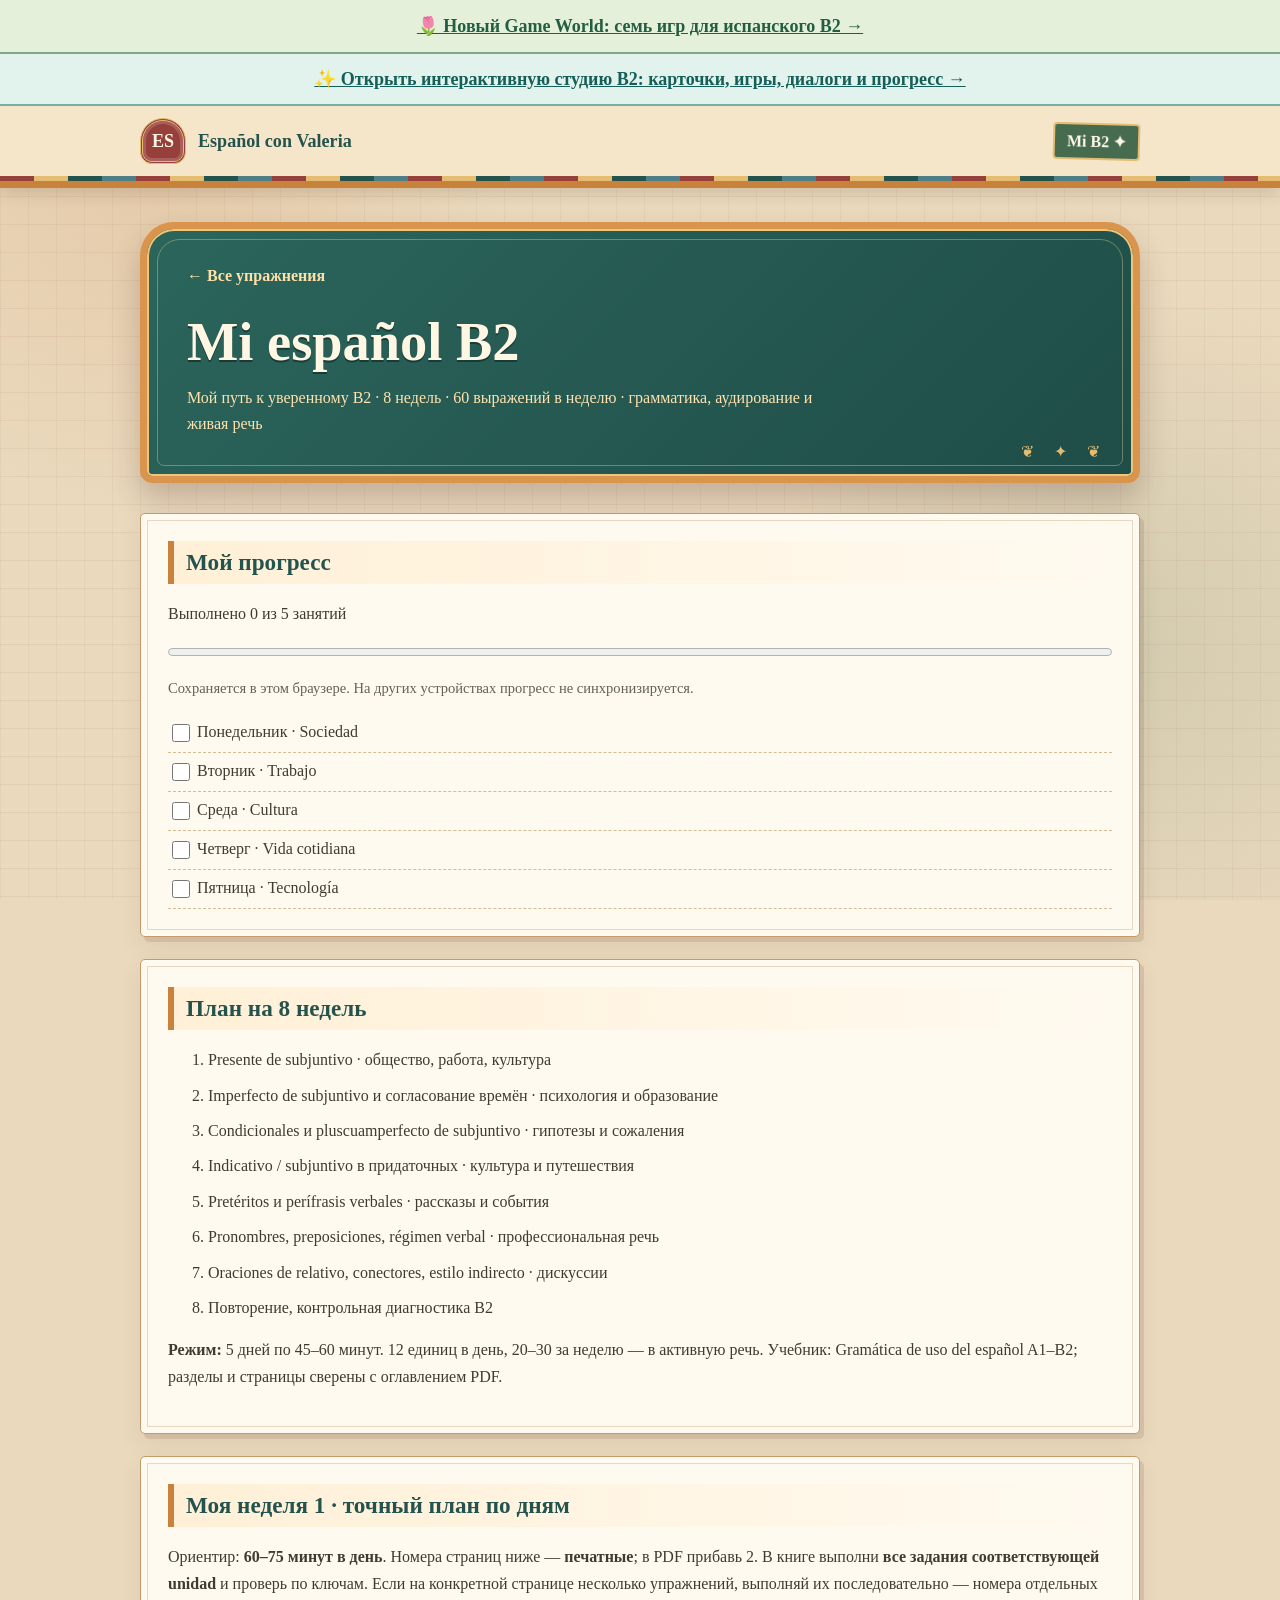
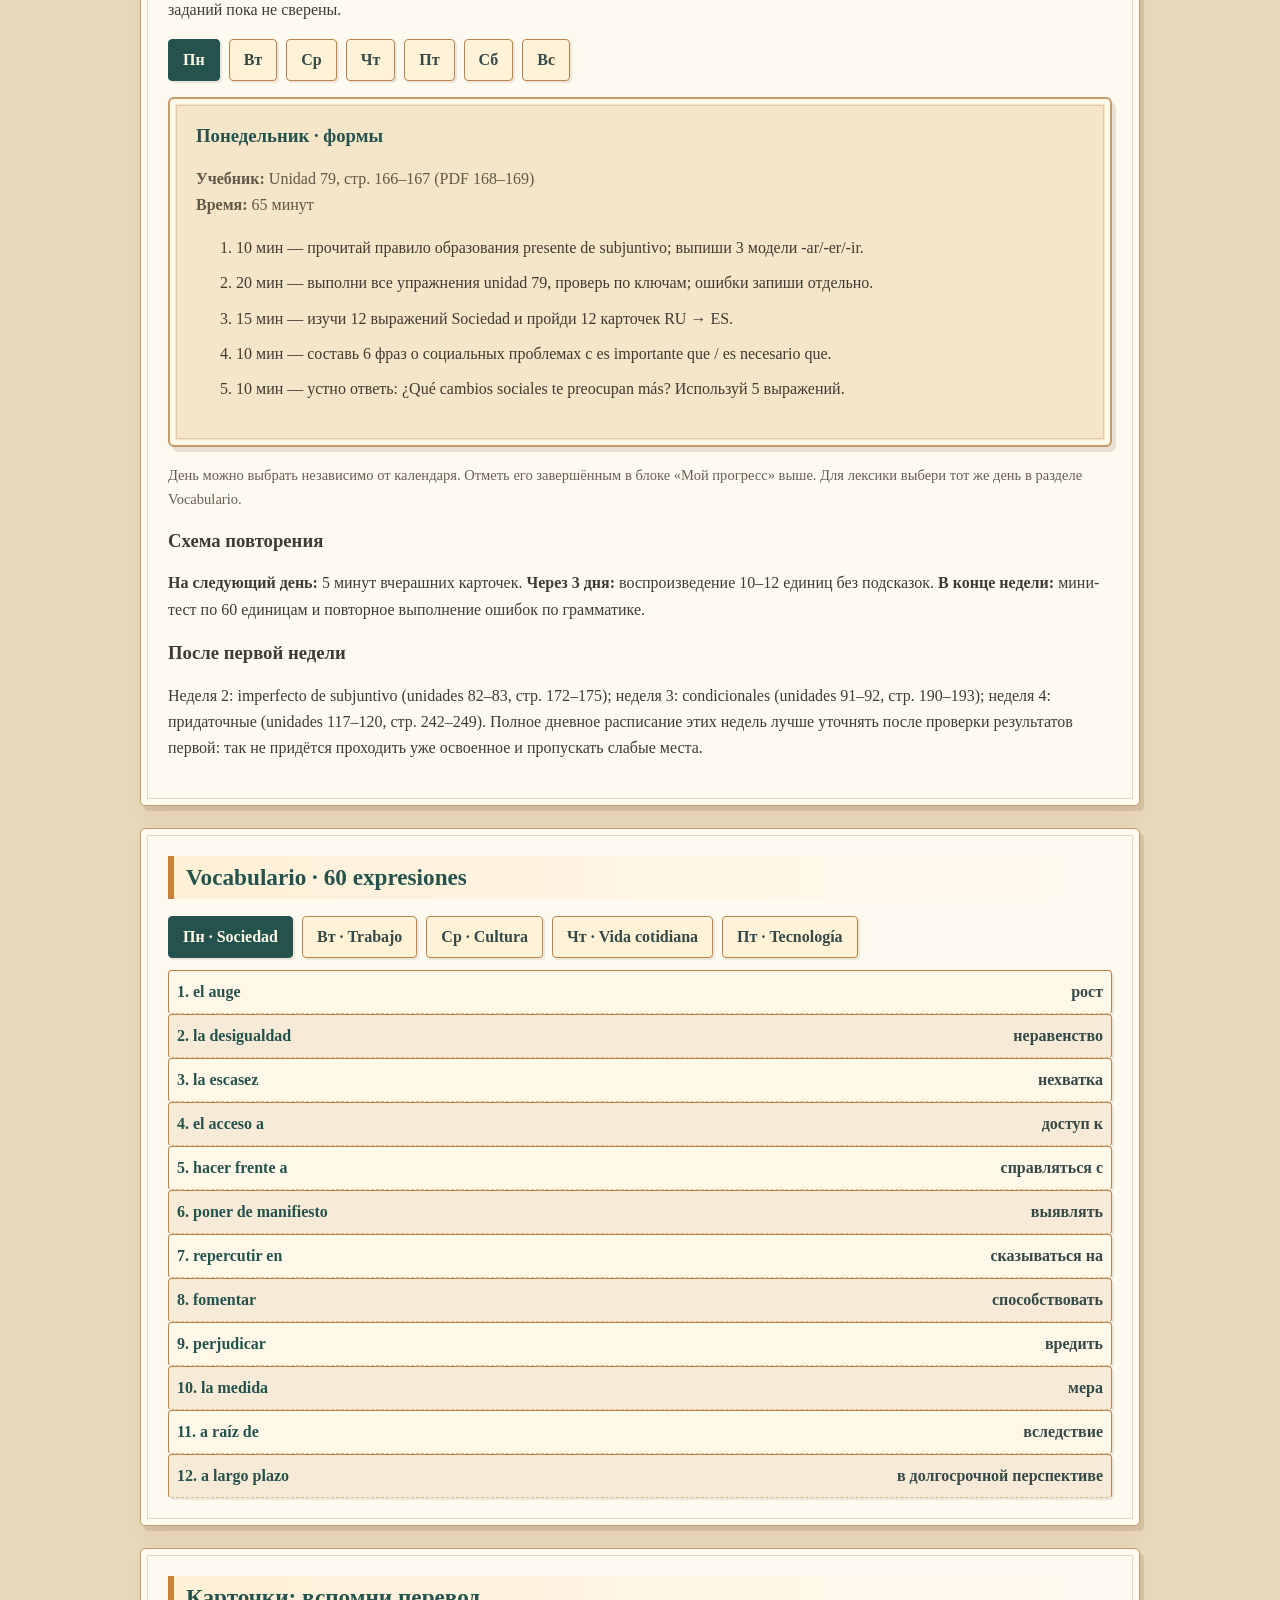
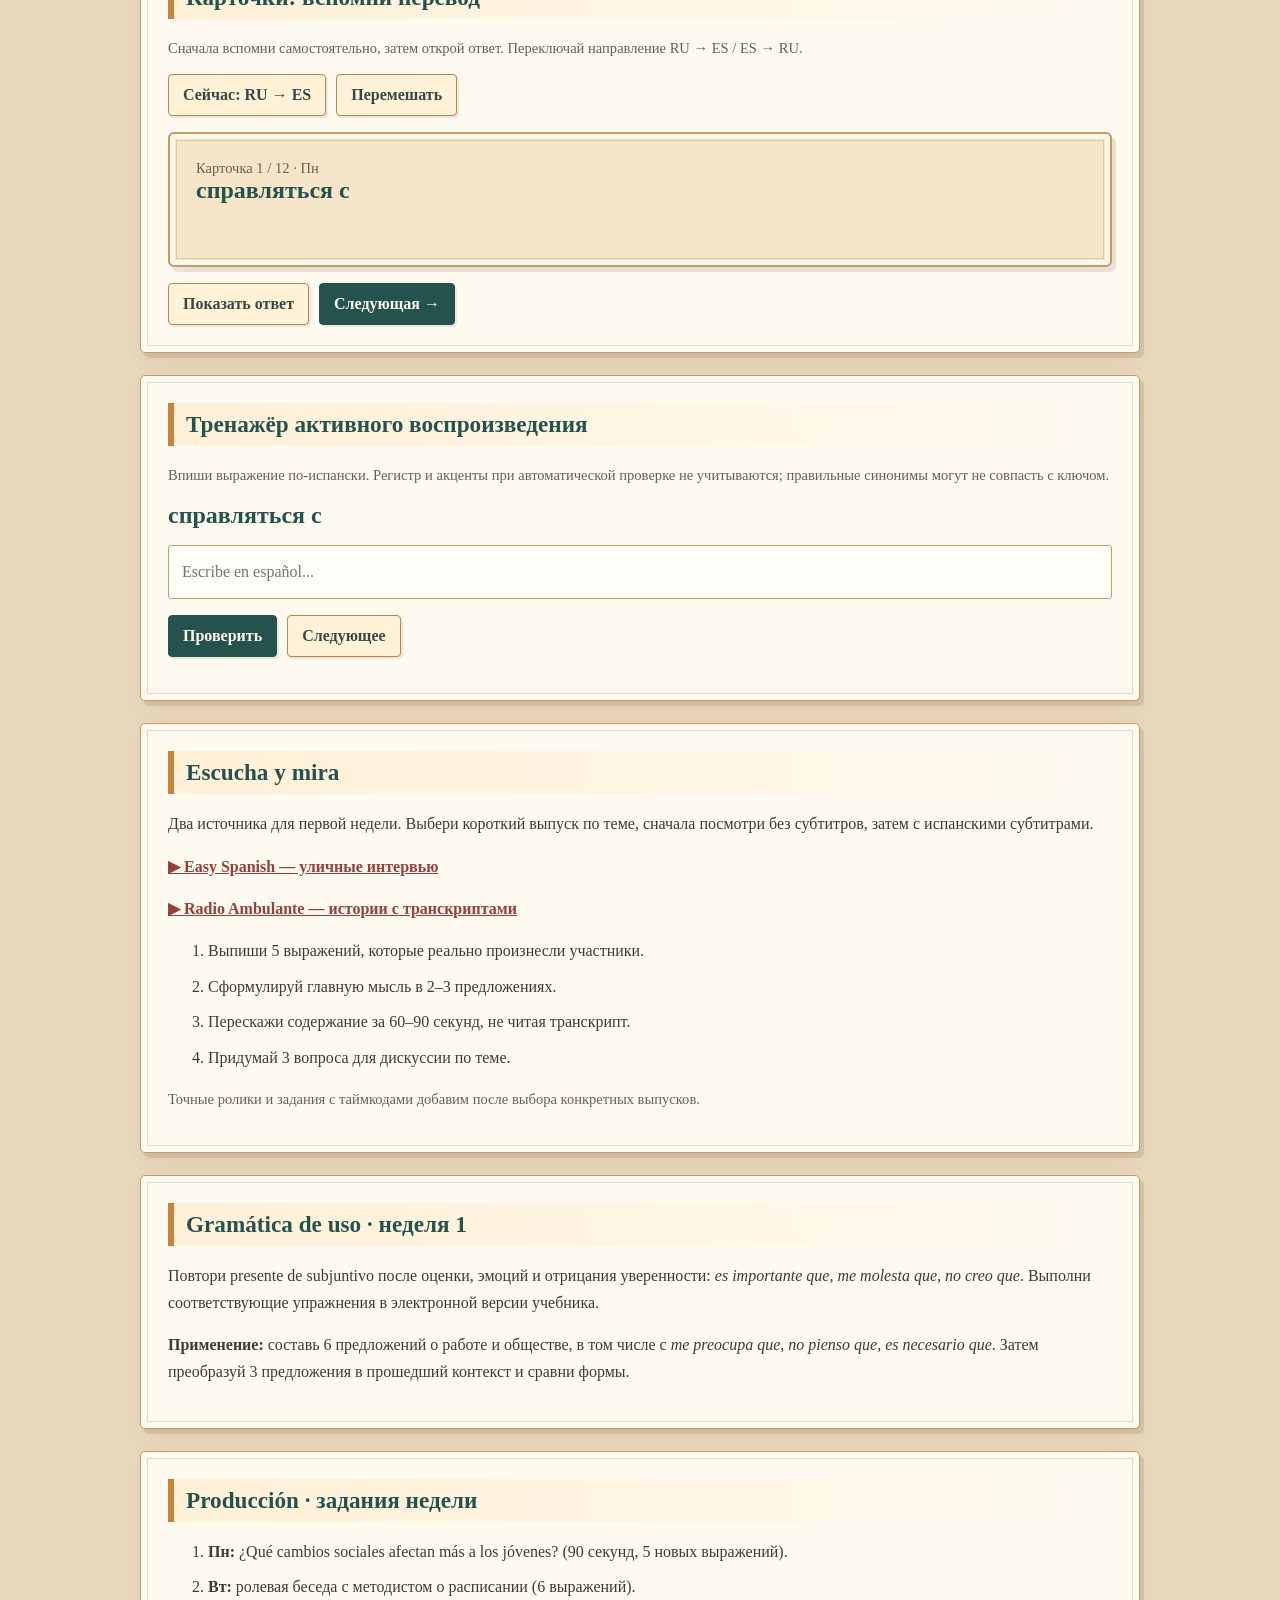
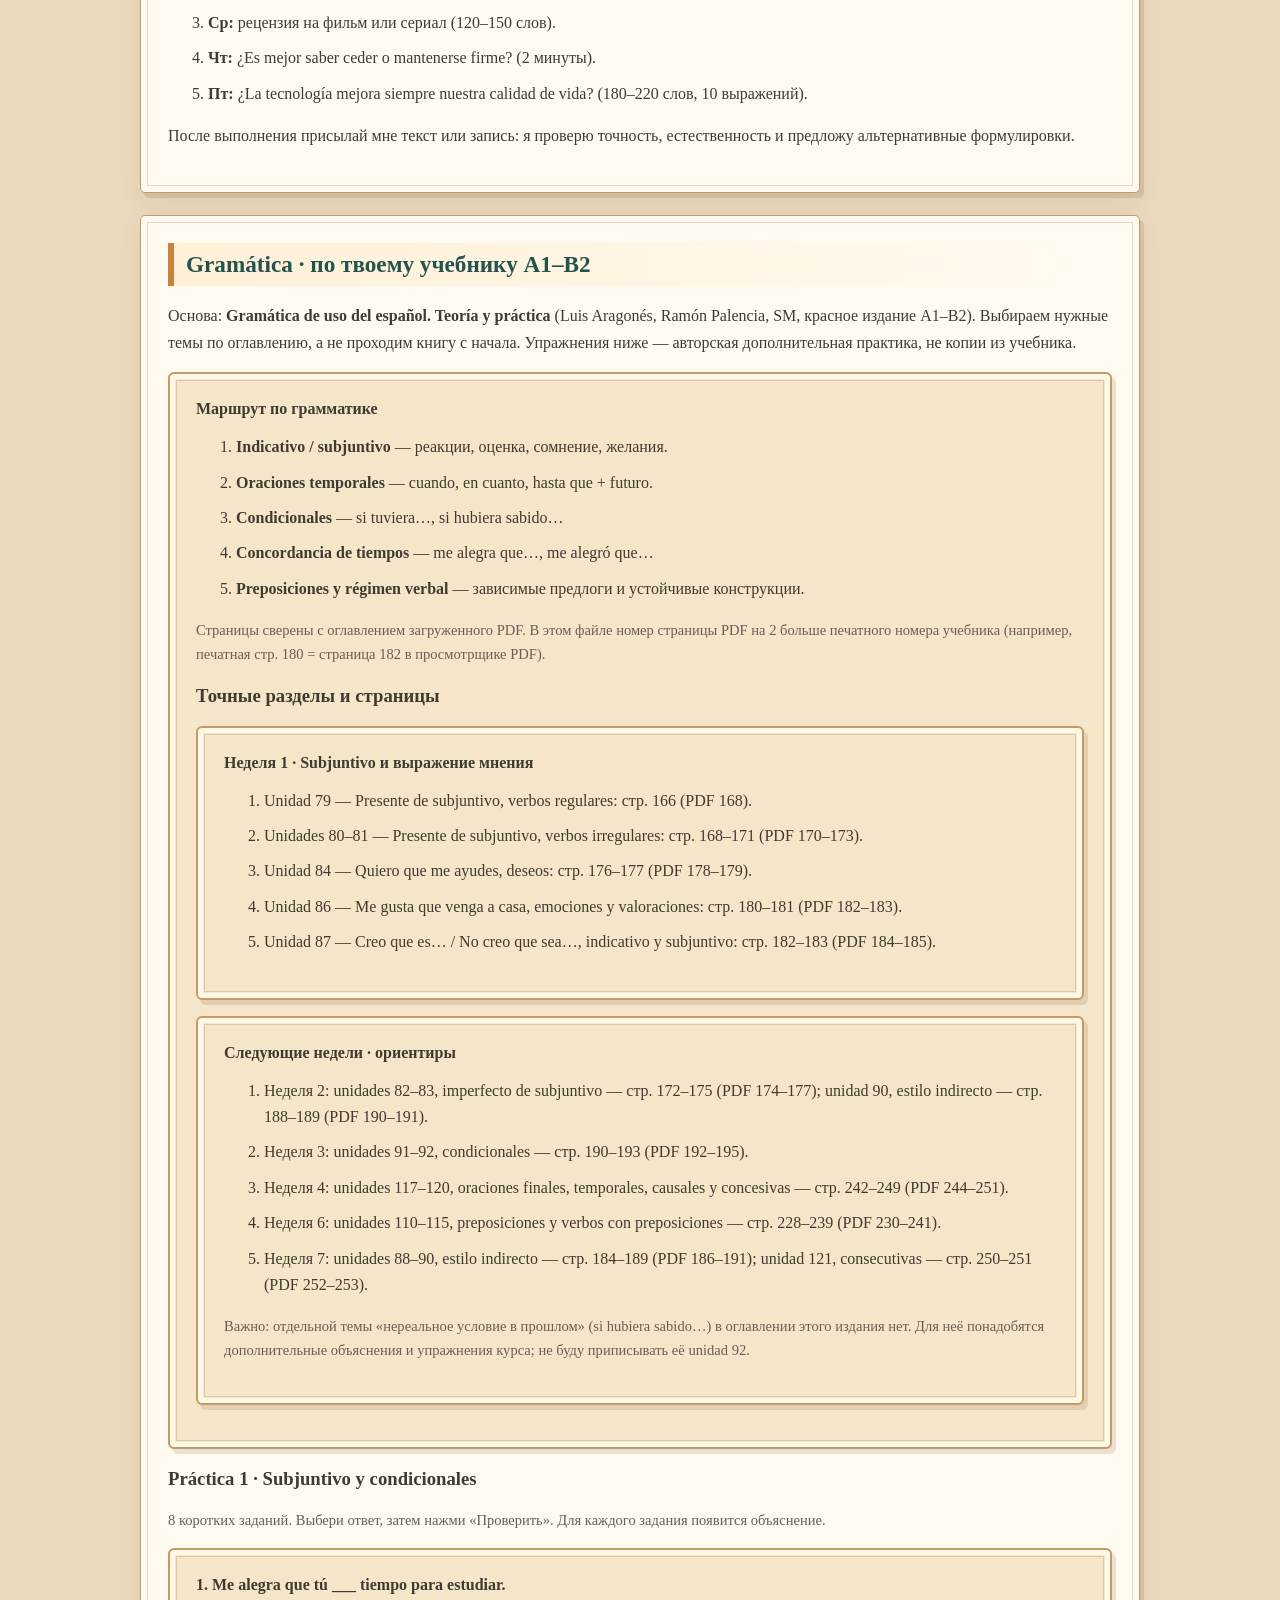
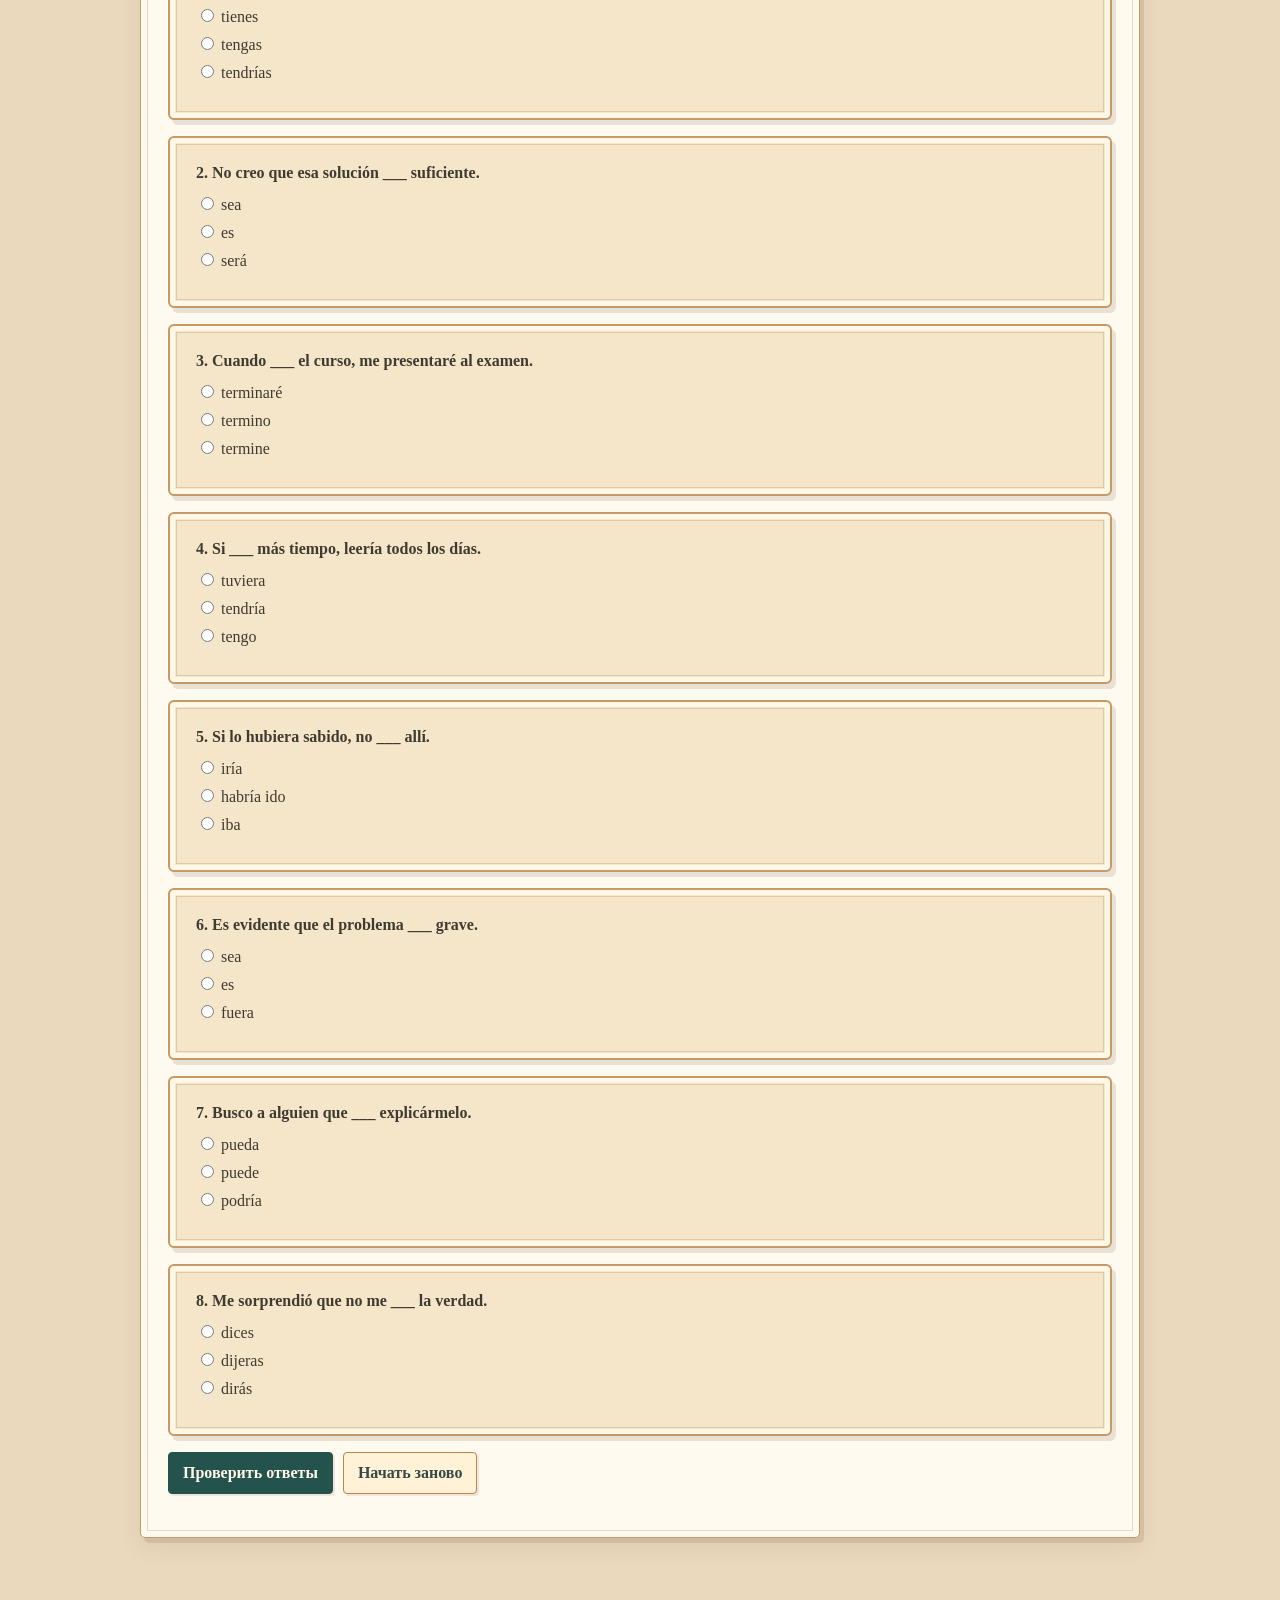
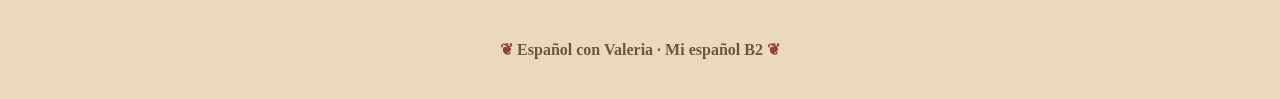
==== commit 5bd9ac51: "Link B2 vocabulary game world from existing learning pages" ====
--- a/index.html
+++ b/index.html
@@ -1,6 +1,6 @@
 <!doctype html><html lang="ru"><head><meta charset="utf-8"><meta name="viewport" content="width=device-width,initial-scale=1"><title>Mi español B2 · Español con Valeria</title><link rel="stylesheet" href="style.css"><style>
 html{scroll-behavior:smooth}body{color:var(--ink)}.b2-header{position:sticky;top:0;z-index:20;background:#f5e5c9;border-bottom:7px solid var(--ochre);box-shadow:0 4px 16px #53301b30}.b2-header:after{content:"";display:block;height:5px;background:repeating-linear-gradient(90deg,var(--wine) 0 34px,var(--gold) 34px 68px,var(--petrol) 68px 102px,var(--blue) 102px 136px)}.b2-header-inner{max-width:1040px;margin:auto;padding:12px 20px;display:flex;align-items:center;justify-content:space-between;gap:12px}.b2-header .brand{display:flex;align-items:center;gap:12px;color:var(--petrol);text-decoration:none;font-weight:800}.b2-header .brand .logo{flex:none}.b2-tag{background:var(--leaf);color:#fff9e9;border:2px solid var(--gold);border-radius:4px;padding:7px 12px;font-weight:700;transform:rotate(1.5deg)}main.b2-main{max-width:1040px;margin:auto;padding:34px 20px 70px}.b2-hero{position:relative;overflow:hidden;background:linear-gradient(135deg,#2b655b,#1f4d48);color:#fff7e3;border:7px solid #d9954e;border-radius:34px 34px 12px 12px;padding:38px 40px;margin-bottom:30px;box-shadow:0 16px 30px #4a2a263d,inset 0 0 0 2px #efc677}.b2-hero:before{content:"";position:absolute;inset:10px;border:1px solid #ffeeae55;border-radius:23px 23px 7px 7px;pointer-events:none}.b2-hero:after{content:"❦  ✦  ❦";position:absolute;right:25px;bottom:15px;color:var(--gold);letter-spacing:8px}.b2-hero h1{font-size:clamp(2.2rem,6vw,3.4rem);margin:8px 0 12px;text-shadow:0 2px #173c38}.b2-hero p{max-width:650px;color:#ffe3af;margin:0;line-height:1.65}.b2-hero .back{color:#ffe1a7}.b2-main .panel{margin:22px 0;padding:27px;background:var(--paper);border:1px solid #c49a68;border-radius:5px;box-shadow:4px 5px 0 #5d392121,0 9px 25px #53321f14;position:relative}.b2-main .panel:before{content:"";position:absolute;inset:6px;border:1px solid #ad774244;pointer-events:none}.b2-main .panel>h2{color:var(--petrol);font-family:"Segoe Print","Bradley Hand",Georgia,serif;font-size:1.45rem;margin:0 0 17px;border-left:6px solid var(--ochre);padding:8px 12px;background:linear-gradient(90deg,#fff0d7,transparent)}.b2-main p,.b2-main li{line-height:1.65}.b2-main li{margin:9px 0}.b2-main a{color:var(--wine);font-weight:700}.b2-main .muted{color:#685f55;font-size:.91rem}.b2-main .tabs{display:flex;gap:9px;flex-wrap:wrap;margin:12px 0}.b2-main .tabs button,.b2-main .btn{font:inherit;font-weight:750;border:1px solid #b9854d;background:#fff2d7;color:#354947;border-radius:4px;padding:11px 14px;box-shadow:2px 2px 0 #6943271c;cursor:pointer;transition:transform .15s,background .15s}.b2-main .tabs button:hover,.b2-main .btn:hover{transform:translateY(-2px)}.b2-main .tabs button.active,.b2-main .btn.primary{background:var(--petrol);border-color:var(--petrol);color:#fff8e7}.b2-main .btn:disabled{opacity:.45;cursor:not-allowed;transform:none}.b2-main .word{display:flex;justify-content:space-between;gap:15px;padding:12px 8px;border-bottom:1px dashed #d8bb92}.b2-main .word:nth-child(2n){background:#f7ead6}.b2-main .word strong{color:var(--petrol)}.b2-main .card{border:2px solid #c49a68;background:#f5e5c9;border-radius:6px;padding:26px;margin:16px 0;min-height:135px;box-shadow:inset 0 0 0 5px #fff8e7,4px 5px 0 #5d392121;transform:none}.b2-main .big{font-size:1.5rem;font-weight:800;color:var(--petrol)}.b2-main .row{display:flex;gap:10px;flex-wrap:wrap;align-items:center}.b2-main input[type=text]{width:100%;padding:13px;border:1px solid #c79d68;border-radius:3px;background:#fffdf7;color:var(--ink);font:inherit}.b2-main input[type=text]:focus{outline:3px solid #e4bd7280}.b2-main .good{color:#257044;font-weight:800}.b2-main .bad{color:#a6353c;font-weight:800}.b2-main progress{width:100%;height:16px;accent-color:var(--petrol)}.b2-main input[type=checkbox]{accent-color:var(--petrol);width:18px;height:18px;vertical-align:middle}.b2-main #checks label{border-bottom:1px dashed #d8bb92}.b2-main #feedback{font-weight:700}.b2-footer{text-align:center;color:#695843;padding:10px 20px 40px;font-weight:700}.b2-footer:before,.b2-footer:after{content:" ❦ ";color:var(--wine)}@media(max-width:600px){.b2-header-inner{padding:10px 14px}.b2-tag{font-size:.8rem}.b2-hero{padding:28px 24px;border-width:5px;border-radius:26px 26px 10px 10px}.b2-main{padding:22px 14px 50px}.b2-main .panel{padding:20px}.b2-main .word{flex-direction:column;gap:4px}.b2-main .row .btn{flex:1}.b2-main .tabs button{flex:1 1 42%}}
-</style></head><body><div style="position:relative;z-index:30;background:#e2f2ed;padding:14px;text-align:center;border-bottom:2px solid #77afa0"><a href="studio/index.html" style="font-weight:800;color:#145f58;font-size:18px">✨ Открыть интерактивную студию B2: карточки, игры, диалоги и прогресс →</a></div><header class="b2-header"><div class="b2-header-inner"><a class="brand" href="/espanol-con-valeria/"><span class="logo">ES</span><span>Español con Valeria</span></a><span class="b2-tag">Mi B2 ✦</span></div></header><main class="b2-main"><section class="b2-hero"><a class="back" href="/espanol-con-valeria/">← Все упражнения</a><h1>Mi español B2</h1><p>Мой путь к уверенному B2 · 8 недель · 60 выражений в неделю · грамматика, аудирование и живая речь</p></section><section class="panel"><h2>Мой прогресс</h2><p id="progressText"></p><progress id="progress" max="5" value="0"></progress><p class="muted">Сохраняется в этом браузере. На других устройствах прогресс не синхронизируется.</p><div id="checks"></div></section><section class="panel"><h2>План на 8 недель</h2><ol><li>Presente de subjuntivo · общество, работа, культура</li><li>Imperfecto de subjuntivo и согласование времён · психология и образование</li><li>Condicionales и pluscuamperfecto de subjuntivo · гипотезы и сожаления</li><li>Indicativo / subjuntivo в придаточных · культура и путешествия</li><li>Pretéritos и perífrasis verbales · рассказы и события</li><li>Pronombres, preposiciones, régimen verbal · профессиональная речь</li><li>Oraciones de relativo, conectores, estilo indirecto · дискуссии</li><li>Повторение, контрольная диагностика B2</li></ol><p><strong>Режим:</strong> 5 дней по 45–60 минут. 12 единиц в день, 20–30 за неделю — в активную речь. Учебник: Gramática de uso del español A1–B2; разделы и страницы сверены с оглавлением PDF.</p></section><section class="panel" id="plan-po-dnyam"><h2>Моя неделя 1 · точный план по дням</h2><p>Ориентир: <strong>60–75 минут в день</strong>. Номера страниц ниже — <strong>печатные</strong>; в PDF прибавь 2. В книге выполни <strong>все задания соответствующей unidad</strong> и проверь по ключам. Если на конкретной странице несколько упражнений, выполняй их последовательно — номера отдельных заданий пока не сверены.</p><div class="tabs" id="studyDayTabs"></div><div class="card" id="studyDayContent" style="min-height:0"></div><p class="muted">День можно выбрать независимо от календаря. Отметь его завершённым в блоке «Мой прогресс» выше. Для лексики выбери тот же день в разделе Vocabulario.</p><h3>Схема повторения</h3><p><strong>На следующий день:</strong> 5 минут вчерашних карточек. <strong>Через 3 дня:</strong> воспроизведение 10–12 единиц без подсказок. <strong>В конце недели:</strong> мини-тест по 60 единицам и повторное выполнение ошибок по грамматике.</p><h3>После первой недели</h3><p>Неделя 2: imperfecto de subjuntivo (unidades 82–83, стр. 172–175); неделя 3: condicionales (unidades 91–92, стр. 190–193); неделя 4: придаточные (unidades 117–120, стр. 242–249). Полное дневное расписание этих недель лучше уточнять после проверки результатов первой: так не придётся проходить уже освоенное и пропускать слабые места.</p></section><section class="panel"><h2>Vocabulario · 60 expresiones</h2><div id="tabs" class="tabs"></div><div id="words"></div></section><section class="panel"><h2>Карточки: вспомни перевод</h2><p class="muted">Сначала вспомни самостоятельно, затем открой ответ. Переключай направление RU → ES / ES → RU.</p><div class="row"><button class="btn" id="flipDirection">Сейчас: RU → ES</button><button class="btn" id="shuffle">Перемешать</button></div><div class="card" id="flash"></div><div class="row"><button class="btn" id="showAnswer">Показать ответ</button><button class="btn primary" id="nextCard">Следующая →</button></div></section><section class="panel"><h2>Тренажёр активного воспроизведения</h2><p class="muted">Впиши выражение по-испански. Регистр и акценты при автоматической проверке не учитываются; правильные синонимы могут не совпасть с ключом.</p><div id="prompt" class="big"></div><p><input type="text" id="answer" autocomplete="off" placeholder="Escribe en español..."></p><div class="row"><button class="btn primary" id="checkAnswer">Проверить</button><button class="btn" id="nextQuestion">Следующее</button></div><p id="feedback" aria-live="polite"></p></section><section class="panel"><h2>Escucha y mira</h2><p>Два источника для первой недели. Выбери короткий выпуск по теме, сначала посмотри без субтитров, затем с испанскими субтитрами.</p><p><a target="_blank" rel="noopener" href="https://www.youtube.com/@EasySpanish">▶ Easy Spanish — уличные интервью</a></p><p><a target="_blank" rel="noopener" href="https://radioambulante.org/escuchar">▶ Radio Ambulante — истории с транскриптами</a></p><ol><li>Выпиши 5 выражений, которые реально произнесли участники.</li><li>Сформулируй главную мысль в 2–3 предложениях.</li><li>Перескажи содержание за 60–90 секунд, не читая транскрипт.</li><li>Придумай 3 вопроса для дискуссии по теме.</li></ol><p class="muted">Точные ролики и задания с таймкодами добавим после выбора конкретных выпусков.</p></section><section class="panel"><h2>Gramática de uso · неделя 1</h2><p>Повтори presente de subjuntivo после оценки, эмоций и отрицания уверенности: <em>es importante que, me molesta que, no creo que</em>. Выполни соответствующие упражнения в электронной версии учебника.</p><p><strong>Применение:</strong> составь 6 предложений о работе и обществе, в том числе с <em>me preocupa que, no pienso que, es necesario que</em>. Затем преобразуй 3 предложения в прошедший контекст и сравни формы.</p></section><section class="panel"><h2>Producción · задания недели</h2><ol><li><strong>Пн:</strong> ¿Qué cambios sociales afectan más a los jóvenes? (90 секунд, 5 новых выражений).</li><li><strong>Вт:</strong> ролевая беседа с методистом о расписании (6 выражений).</li><li><strong>Ср:</strong> рецензия на фильм или сериал (120–150 слов).</li><li><strong>Чт:</strong> ¿Es mejor saber ceder o mantenerse firme? (2 минуты).</li><li><strong>Пт:</strong> ¿La tecnología mejora siempre nuestra calidad de vida? (180–220 слов, 10 выражений).</li></ol><p>После выполнения присылай мне текст или запись: я проверю точность, естественность и предложу альтернативные формулировки.</p></section><section class="panel" id="gramatica-libro"><h2>Gramática · по твоему учебнику A1–B2</h2><p>Основа: <strong>Gramática de uso del español. Teoría y práctica</strong> (Luis Aragonés, Ramón Palencia, SM, красное издание A1–B2). Выбираем нужные темы по оглавлению, а не проходим книгу с начала. Упражнения ниже — авторская дополнительная практика, не копии из учебника.</p><div class="card" style="min-height:0"><strong>Маршрут по грамматике</strong><ol><li><strong>Indicativo / subjuntivo</strong> — реакции, оценка, сомнение, желания.</li><li><strong>Oraciones temporales</strong> — cuando, en cuanto, hasta que + futuro.</li><li><strong>Condicionales</strong> — si tuviera…, si hubiera sabido…</li><li><strong>Concordancia de tiempos</strong> — me alegra que…, me alegró que…</li><li><strong>Preposiciones y régimen verbal</strong> — зависимые предлоги и устойчивые конструкции.</li></ol><p class="muted">Страницы сверены с оглавлением загруженного PDF. В этом файле номер страницы PDF на 2 больше печатного номера учебника (например, печатная стр. 180 = страница 182 в просмотрщике PDF).</p><h3>Точные разделы и страницы</h3><div class="card" style="min-height:0"><strong>Неделя 1 · Subjuntivo и выражение мнения</strong><ol><li>Unidad 79 — Presente de subjuntivo, verbos regulares: стр. 166 (PDF 168).</li><li>Unidades 80–81 — Presente de subjuntivo, verbos irregulares: стр. 168–171 (PDF 170–173).</li><li>Unidad 84 — Quiero que me ayudes, deseos: стр. 176–177 (PDF 178–179).</li><li>Unidad 86 — Me gusta que venga a casa, emociones y valoraciones: стр. 180–181 (PDF 182–183).</li><li>Unidad 87 — Creo que es… / No creo que sea…, indicativo y subjuntivo: стр. 182–183 (PDF 184–185).</li></ol></div><div class="card" style="min-height:0"><strong>Следующие недели · ориентиры</strong><ol><li>Неделя 2: unidades 82–83, imperfecto de subjuntivo — стр. 172–175 (PDF 174–177); unidad 90, estilo indirecto — стр. 188–189 (PDF 190–191).</li><li>Неделя 3: unidades 91–92, condicionales — стр. 190–193 (PDF 192–195).</li><li>Неделя 4: unidades 117–120, oraciones finales, temporales, causales y concesivas — стр. 242–249 (PDF 244–251).</li><li>Неделя 6: unidades 110–115, preposiciones y verbos con preposiciones — стр. 228–239 (PDF 230–241).</li><li>Неделя 7: unidades 88–90, estilo indirecto — стр. 184–189 (PDF 186–191); unidad 121, consecutivas — стр. 250–251 (PDF 252–253).</li></ol><p class="muted">Важно: отдельной темы «нереальное условие в прошлом» (si hubiera sabido…) в оглавлении этого издания нет. Для неё понадобятся дополнительные объяснения и упражнения курса; не буду приписывать её unidad 92.</p></div></div><h3>Práctica 1 · Subjuntivo y condicionales</h3><p class="muted">8 коротких заданий. Выбери ответ, затем нажми «Проверить». Для каждого задания появится объяснение.</p><div id="b2GrammarQuiz"></div><div class="row"><button class="btn primary" id="b2GrammarCheck">Проверить ответы</button><button class="btn" id="b2GrammarReset">Начать заново</button></div><p id="b2GrammarScore" aria-live="polite"></p></section></main><footer class="b2-footer">Español con Valeria · Mi español B2</footer><script>
+</style></head><body><div style="position:relative;z-index:30;background:#e4f0d9;padding:15px;text-align:center;border-bottom:2px solid #7eab85"><a href="games/index.html" style="font-size:18px;font-weight:800;color:#235d42">🌷 Новый Game World: семь игр для испанского B2 →</a></div><div style="position:relative;z-index:30;background:#e2f2ed;padding:14px;text-align:center;border-bottom:2px solid #77afa0"><a href="studio/index.html" style="font-weight:800;color:#145f58;font-size:18px">✨ Открыть интерактивную студию B2: карточки, игры, диалоги и прогресс →</a></div><header class="b2-header"><div class="b2-header-inner"><a class="brand" href="/espanol-con-valeria/"><span class="logo">ES</span><span>Español con Valeria</span></a><span class="b2-tag">Mi B2 ✦</span></div></header><main class="b2-main"><section class="b2-hero"><a class="back" href="/espanol-con-valeria/">← Все упражнения</a><h1>Mi español B2</h1><p>Мой путь к уверенному B2 · 8 недель · 60 выражений в неделю · грамматика, аудирование и живая речь</p></section><section class="panel"><h2>Мой прогресс</h2><p id="progressText"></p><progress id="progress" max="5" value="0"></progress><p class="muted">Сохраняется в этом браузере. На других устройствах прогресс не синхронизируется.</p><div id="checks"></div></section><section class="panel"><h2>План на 8 недель</h2><ol><li>Presente de subjuntivo · общество, работа, культура</li><li>Imperfecto de subjuntivo и согласование времён · психология и образование</li><li>Condicionales и pluscuamperfecto de subjuntivo · гипотезы и сожаления</li><li>Indicativo / subjuntivo в придаточных · культура и путешествия</li><li>Pretéritos и perífrasis verbales · рассказы и события</li><li>Pronombres, preposiciones, régimen verbal · профессиональная речь</li><li>Oraciones de relativo, conectores, estilo indirecto · дискуссии</li><li>Повторение, контрольная диагностика B2</li></ol><p><strong>Режим:</strong> 5 дней по 45–60 минут. 12 единиц в день, 20–30 за неделю — в активную речь. Учебник: Gramática de uso del español A1–B2; разделы и страницы сверены с оглавлением PDF.</p></section><section class="panel" id="plan-po-dnyam"><h2>Моя неделя 1 · точный план по дням</h2><p>Ориентир: <strong>60–75 минут в день</strong>. Номера страниц ниже — <strong>печатные</strong>; в PDF прибавь 2. В книге выполни <strong>все задания соответствующей unidad</strong> и проверь по ключам. Если на конкретной странице несколько упражнений, выполняй их последовательно — номера отдельных заданий пока не сверены.</p><div class="tabs" id="studyDayTabs"></div><div class="card" id="studyDayContent" style="min-height:0"></div><p class="muted">День можно выбрать независимо от календаря. Отметь его завершённым в блоке «Мой прогресс» выше. Для лексики выбери тот же день в разделе Vocabulario.</p><h3>Схема повторения</h3><p><strong>На следующий день:</strong> 5 минут вчерашних карточек. <strong>Через 3 дня:</strong> воспроизведение 10–12 единиц без подсказок. <strong>В конце недели:</strong> мини-тест по 60 единицам и повторное выполнение ошибок по грамматике.</p><h3>После первой недели</h3><p>Неделя 2: imperfecto de subjuntivo (unidades 82–83, стр. 172–175); неделя 3: condicionales (unidades 91–92, стр. 190–193); неделя 4: придаточные (unidades 117–120, стр. 242–249). Полное дневное расписание этих недель лучше уточнять после проверки результатов первой: так не придётся проходить уже освоенное и пропускать слабые места.</p></section><section class="panel"><h2>Vocabulario · 60 expresiones</h2><div id="tabs" class="tabs"></div><div id="words"></div></section><section class="panel"><h2>Карточки: вспомни перевод</h2><p class="muted">Сначала вспомни самостоятельно, затем открой ответ. Переключай направление RU → ES / ES → RU.</p><div class="row"><button class="btn" id="flipDirection">Сейчас: RU → ES</button><button class="btn" id="shuffle">Перемешать</button></div><div class="card" id="flash"></div><div class="row"><button class="btn" id="showAnswer">Показать ответ</button><button class="btn primary" id="nextCard">Следующая →</button></div></section><section class="panel"><h2>Тренажёр активного воспроизведения</h2><p class="muted">Впиши выражение по-испански. Регистр и акценты при автоматической проверке не учитываются; правильные синонимы могут не совпасть с ключом.</p><div id="prompt" class="big"></div><p><input type="text" id="answer" autocomplete="off" placeholder="Escribe en español..."></p><div class="row"><button class="btn primary" id="checkAnswer">Проверить</button><button class="btn" id="nextQuestion">Следующее</button></div><p id="feedback" aria-live="polite"></p></section><section class="panel"><h2>Escucha y mira</h2><p>Два источника для первой недели. Выбери короткий выпуск по теме, сначала посмотри без субтитров, затем с испанскими субтитрами.</p><p><a target="_blank" rel="noopener" href="https://www.youtube.com/@EasySpanish">▶ Easy Spanish — уличные интервью</a></p><p><a target="_blank" rel="noopener" href="https://radioambulante.org/escuchar">▶ Radio Ambulante — истории с транскриптами</a></p><ol><li>Выпиши 5 выражений, которые реально произнесли участники.</li><li>Сформулируй главную мысль в 2–3 предложениях.</li><li>Перескажи содержание за 60–90 секунд, не читая транскрипт.</li><li>Придумай 3 вопроса для дискуссии по теме.</li></ol><p class="muted">Точные ролики и задания с таймкодами добавим после выбора конкретных выпусков.</p></section><section class="panel"><h2>Gramática de uso · неделя 1</h2><p>Повтори presente de subjuntivo после оценки, эмоций и отрицания уверенности: <em>es importante que, me molesta que, no creo que</em>. Выполни соответствующие упражнения в электронной версии учебника.</p><p><strong>Применение:</strong> составь 6 предложений о работе и обществе, в том числе с <em>me preocupa que, no pienso que, es necesario que</em>. Затем преобразуй 3 предложения в прошедший контекст и сравни формы.</p></section><section class="panel"><h2>Producción · задания недели</h2><ol><li><strong>Пн:</strong> ¿Qué cambios sociales afectan más a los jóvenes? (90 секунд, 5 новых выражений).</li><li><strong>Вт:</strong> ролевая беседа с методистом о расписании (6 выражений).</li><li><strong>Ср:</strong> рецензия на фильм или сериал (120–150 слов).</li><li><strong>Чт:</strong> ¿Es mejor saber ceder o mantenerse firme? (2 минуты).</li><li><strong>Пт:</strong> ¿La tecnología mejora siempre nuestra calidad de vida? (180–220 слов, 10 выражений).</li></ol><p>После выполнения присылай мне текст или запись: я проверю точность, естественность и предложу альтернативные формулировки.</p></section><section class="panel" id="gramatica-libro"><h2>Gramática · по твоему учебнику A1–B2</h2><p>Основа: <strong>Gramática de uso del español. Teoría y práctica</strong> (Luis Aragonés, Ramón Palencia, SM, красное издание A1–B2). Выбираем нужные темы по оглавлению, а не проходим книгу с начала. Упражнения ниже — авторская дополнительная практика, не копии из учебника.</p><div class="card" style="min-height:0"><strong>Маршрут по грамматике</strong><ol><li><strong>Indicativo / subjuntivo</strong> — реакции, оценка, сомнение, желания.</li><li><strong>Oraciones temporales</strong> — cuando, en cuanto, hasta que + futuro.</li><li><strong>Condicionales</strong> — si tuviera…, si hubiera sabido…</li><li><strong>Concordancia de tiempos</strong> — me alegra que…, me alegró que…</li><li><strong>Preposiciones y régimen verbal</strong> — зависимые предлоги и устойчивые конструкции.</li></ol><p class="muted">Страницы сверены с оглавлением загруженного PDF. В этом файле номер страницы PDF на 2 больше печатного номера учебника (например, печатная стр. 180 = страница 182 в просмотрщике PDF).</p><h3>Точные разделы и страницы</h3><div class="card" style="min-height:0"><strong>Неделя 1 · Subjuntivo и выражение мнения</strong><ol><li>Unidad 79 — Presente de subjuntivo, verbos regulares: стр. 166 (PDF 168).</li><li>Unidades 80–81 — Presente de subjuntivo, verbos irregulares: стр. 168–171 (PDF 170–173).</li><li>Unidad 84 — Quiero que me ayudes, deseos: стр. 176–177 (PDF 178–179).</li><li>Unidad 86 — Me gusta que venga a casa, emociones y valoraciones: стр. 180–181 (PDF 182–183).</li><li>Unidad 87 — Creo que es… / No creo que sea…, indicativo y subjuntivo: стр. 182–183 (PDF 184–185).</li></ol></div><div class="card" style="min-height:0"><strong>Следующие недели · ориентиры</strong><ol><li>Неделя 2: unidades 82–83, imperfecto de subjuntivo — стр. 172–175 (PDF 174–177); unidad 90, estilo indirecto — стр. 188–189 (PDF 190–191).</li><li>Неделя 3: unidades 91–92, condicionales — стр. 190–193 (PDF 192–195).</li><li>Неделя 4: unidades 117–120, oraciones finales, temporales, causales y concesivas — стр. 242–249 (PDF 244–251).</li><li>Неделя 6: unidades 110–115, preposiciones y verbos con preposiciones — стр. 228–239 (PDF 230–241).</li><li>Неделя 7: unidades 88–90, estilo indirecto — стр. 184–189 (PDF 186–191); unidad 121, consecutivas — стр. 250–251 (PDF 252–253).</li></ol><p class="muted">Важно: отдельной темы «нереальное условие в прошлом» (si hubiera sabido…) в оглавлении этого издания нет. Для неё понадобятся дополнительные объяснения и упражнения курса; не буду приписывать её unidad 92.</p></div></div><h3>Práctica 1 · Subjuntivo y condicionales</h3><p class="muted">8 коротких заданий. Выбери ответ, затем нажми «Проверить». Для каждого задания появится объяснение.</p><div id="b2GrammarQuiz"></div><div class="row"><button class="btn primary" id="b2GrammarCheck">Проверить ответы</button><button class="btn" id="b2GrammarReset">Начать заново</button></div><p id="b2GrammarScore" aria-live="polite"></p></section></main><footer class="b2-footer">Español con Valeria · Mi español B2</footer><script>
 const data=[{"title":"Sociedad","words":[["el auge","рост"],["la desigualdad","неравенство"],["la escasez","нехватка"],["el acceso a","доступ к"],["hacer frente a","справляться с"],["poner de manifiesto","выявлять"],["repercutir en","сказываться на"],["fomentar","способствовать"],["perjudicar","вредить"],["la medida","мера"],["a raíz de","вследствие"],["a largo plazo","в долгосрочной перспективе"]]},{"title":"Trabajo","words":[["desempeñar un papel","играть роль"],["compaginar","совмещать"],["plantear","предлагать"],["llevar a cabo","осуществлять"],["cumplir con","выполнять"],["estar al tanto de","быть в курсе"],["sacar adelante","довести до результата"],["la carga de trabajo","нагрузка"],["el plazo","срок"],["aplazar","переносить"],["adquirir experiencia","приобретать опыт"],["estar a cargo de","отвечать за"]]},{"title":"Cultura","words":[["abordar un tema","затрагивать тему"],["retratar","изображать"],["el trasfondo","подоплёка"],["el desenlace","развязка"],["suscitar","вызывать"],["dar pie a","давать повод"],["difundir","распространять"],["cuestionar","ставить под сомнение"],["la repercusión","резонанс"],["la postura","позиция"],["pasar por alto","упускать из виду"],["tergiversar","искажать"]]},{"title":"Vida cotidiana","words":[["apañárselas","выкручиваться"],["no dar abasto","не справляться с делами"],["salir del paso","временно выйти из затруднения"],["estar harto de","быть сытым по горло"],["ceder","уступать"],["llegar a un acuerdo","договориться"],["dar el brazo a torcer","уступить"],["echar de menos","скучать"],["darse cuenta de","осознавать"],["tener en cuenta","учитывать"],["dejar de lado","отодвинуть на второй план"],["salir adelante","преодолеть трудности"]]},{"title":"Tecnología","words":[["el avance","прогресс"],["el hallazgo","открытие"],["la evidencia","доказательные данные"],["llevar aparejado","влечь за собой"],["acarrear","повлечь последствия"],["el deterioro","ухудшение"],["poner en riesgo","подвергать риску"],["reducir el impacto","снижать воздействие"],["sostenible","устойчивый"],["aprovechar","использовать с пользой"],["prescindir de","обходиться без"],["a medida que","по мере того как"]]}];let day=0,idx=0,shown=false,reversed=false,order=[];const $=id=>document.getElementById(id);const all=data.flatMap(d=>d.words);function norm(s){return s.toLowerCase().normalize('NFD').replace(/[\\u0300-\\u036f]/g,'').replace(/[.,!?¿¡]/g,'').trim().replace(/\\s+/g,' ')}function drawTabs(){$('tabs').innerHTML=data.map((d,i)=>'<button class="'+(i===day?'active':'')+'" data-i="'+i+'">'+['Пн','Вт','Ср','Чт','Пт'][i]+' · '+d.title+'</button>').join('');document.querySelectorAll('#tabs button').forEach(b=>b.onclick=()=>{day=+b.dataset.i;idx=0;shown=false;drawTabs();drawWords();shuffle()})}function drawWords(){$('words').innerHTML=data[day].words.map((w,i)=>'<div class="word"><span><strong>'+(day*12+i+1)+'. '+w[0]+'</strong></span><span>'+w[1]+'</span></div>').join('')}function shuffle(){order=data[day].words.map((_,i)=>i);for(let i=order.length-1;i>0;i--){let j=Math.floor(Math.random()*(i+1));[order[i],order[j]]=[order[j],order[i]]}idx=0;shown=false;drawFlash();drawQuestion()}function currentWord(){return data[day].words[order[idx%order.length]]}function drawFlash(){let w=currentWord();$('flash').innerHTML='<div class="muted">Карточка '+(idx%order.length+1)+' / '+order.length+' · '+['Пн','Вт','Ср','Чт','Пт'][day]+'</div><div class="big">'+(reversed?w[0]:w[1])+'</div>'+(shown?'<p>'+(reversed?w[1]:w[0])+'</p>':'')}function drawQuestion(){$('prompt').textContent=reversed?currentWord()[0]:currentWord()[1];$('answer').value='';$('feedback').textContent=''}$('showAnswer').onclick=()=>{shown=true;drawFlash()};$('nextCard').onclick=()=>{idx++;shown=false;drawFlash();drawQuestion()};$('shuffle').onclick=shuffle;$('flipDirection').onclick=()=>{reversed=!reversed;$('flipDirection').textContent='Сейчас: '+(reversed?'ES → RU':'RU → ES');shown=false;drawFlash();drawQuestion()};$('nextQuestion').onclick=()=>{idx++;shown=false;drawFlash();drawQuestion()};$('checkAnswer').onclick=()=>{let w=currentWord(),expected=reversed?w[1]:w[0],ok=norm($('answer').value)===norm(expected);$('feedback').className=ok?'good':'bad';$('feedback').textContent=ok?'¡Correcto!':'Целевой вариант: '+expected+' (другие корректные формулировки тоже возможны)'};$('answer').onkeydown=e=>{if(e.key==='Enter')$('checkAnswer').click()};const key='valeria-b2-week1';let done=[];try{done=JSON.parse(localStorage.getItem(key)||'[]')}catch(e){}function drawChecks(){$('checks').innerHTML=data.map((d,i)=>'<label style="display:block;padding:7px 0"><input type="checkbox" data-i="'+i+'" '+(done.includes(i)?'checked':'')+'> '+['Понедельник','Вторник','Среда','Четверг','Пятница'][i]+' · '+d.title+'</label>').join('');$('progress').value=done.length;$('progressText').textContent='Выполнено '+done.length+' из 5 занятий';document.querySelectorAll('#checks input').forEach(x=>x.onchange=()=>{let n=+x.dataset.i;done=x.checked?[...new Set([...done,n])]:done.filter(v=>v!==n);localStorage.setItem(key,JSON.stringify(done));drawChecks()})}drawTabs();drawWords();shuffle();drawChecks();
 </script><script>
 (function(){
